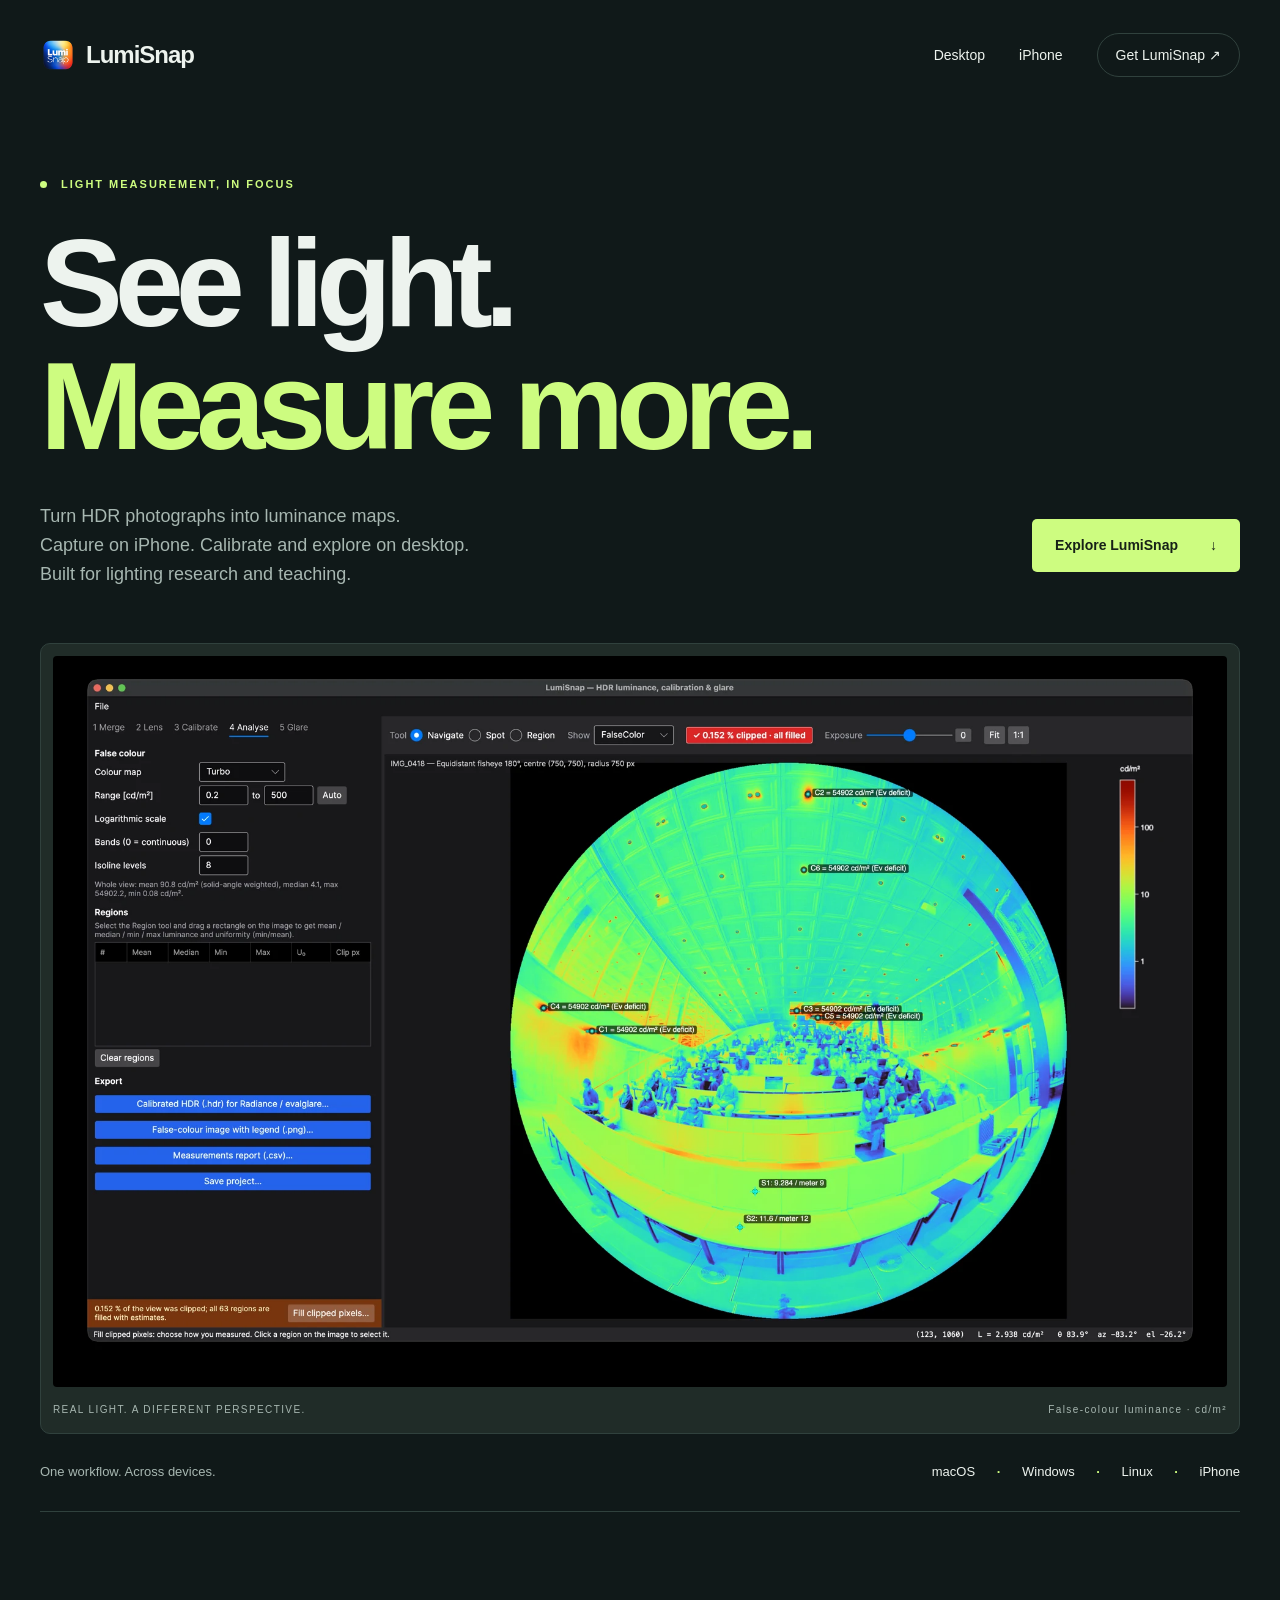
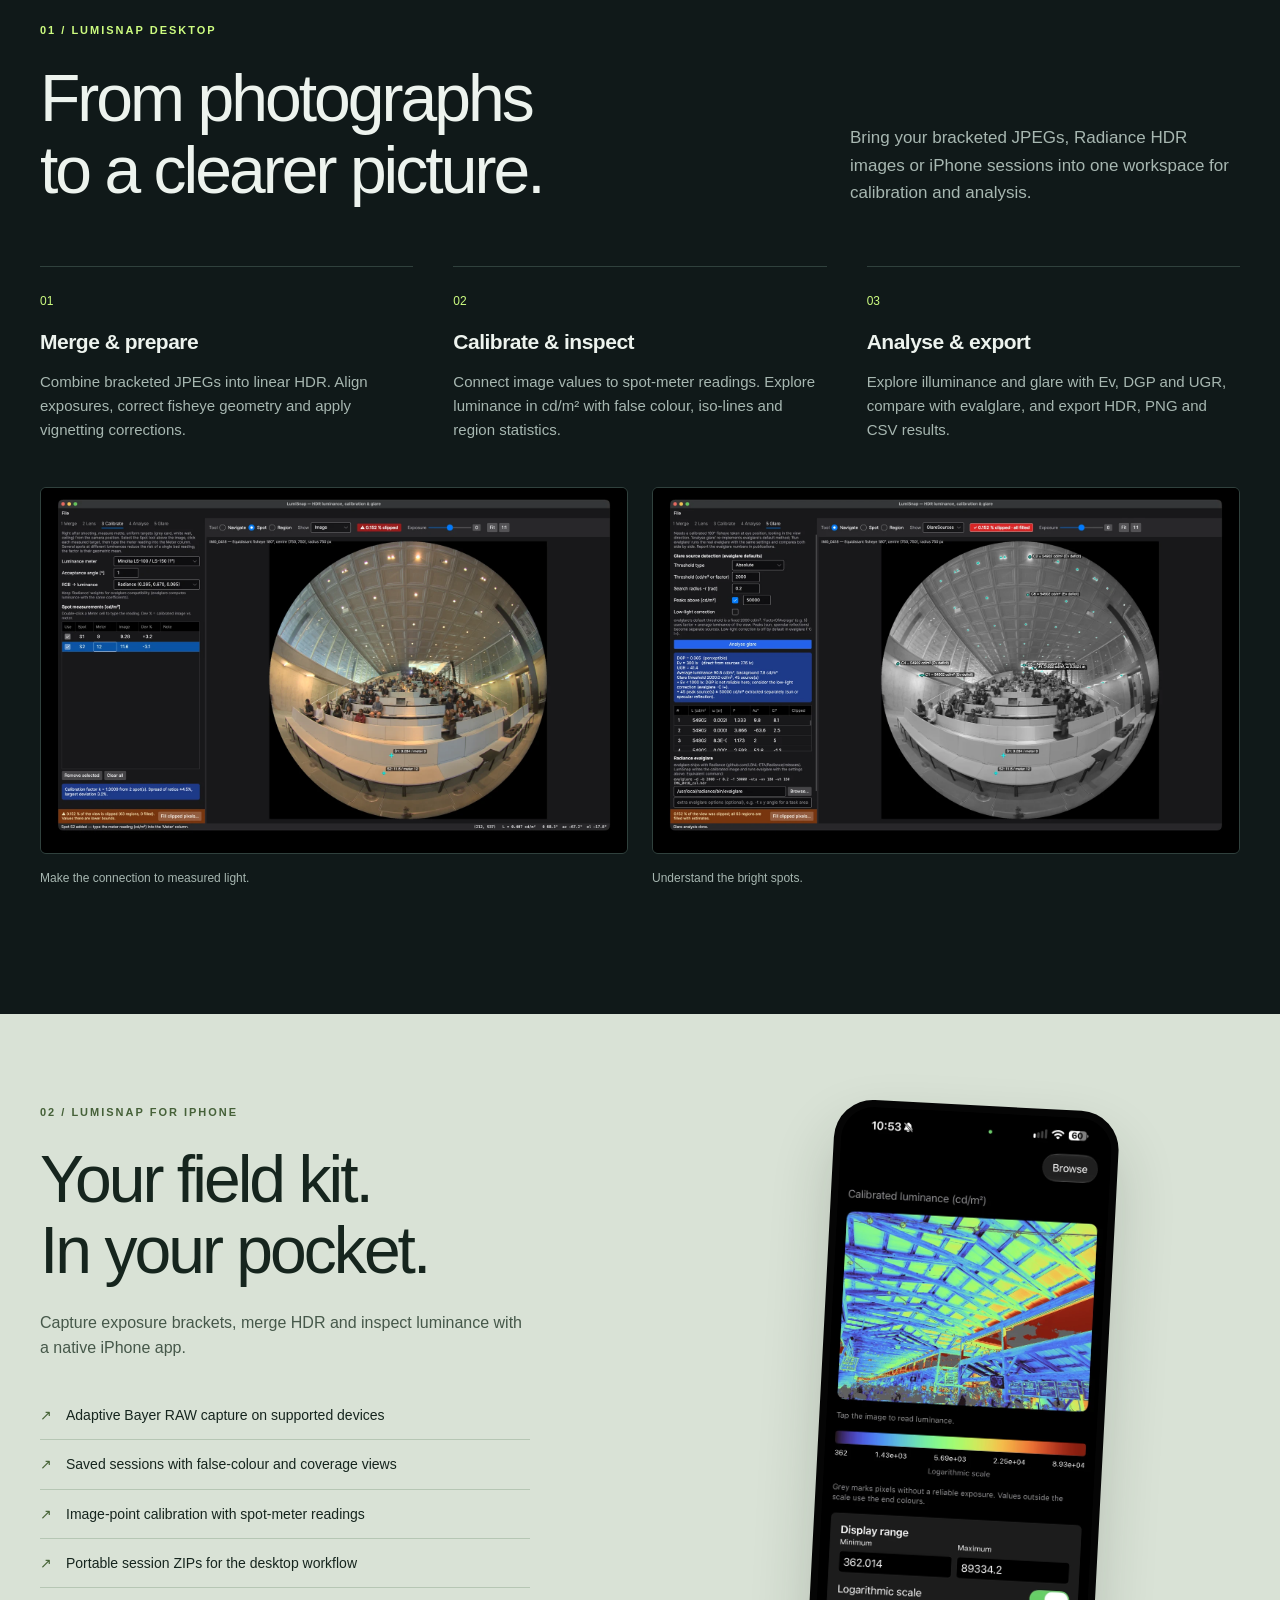
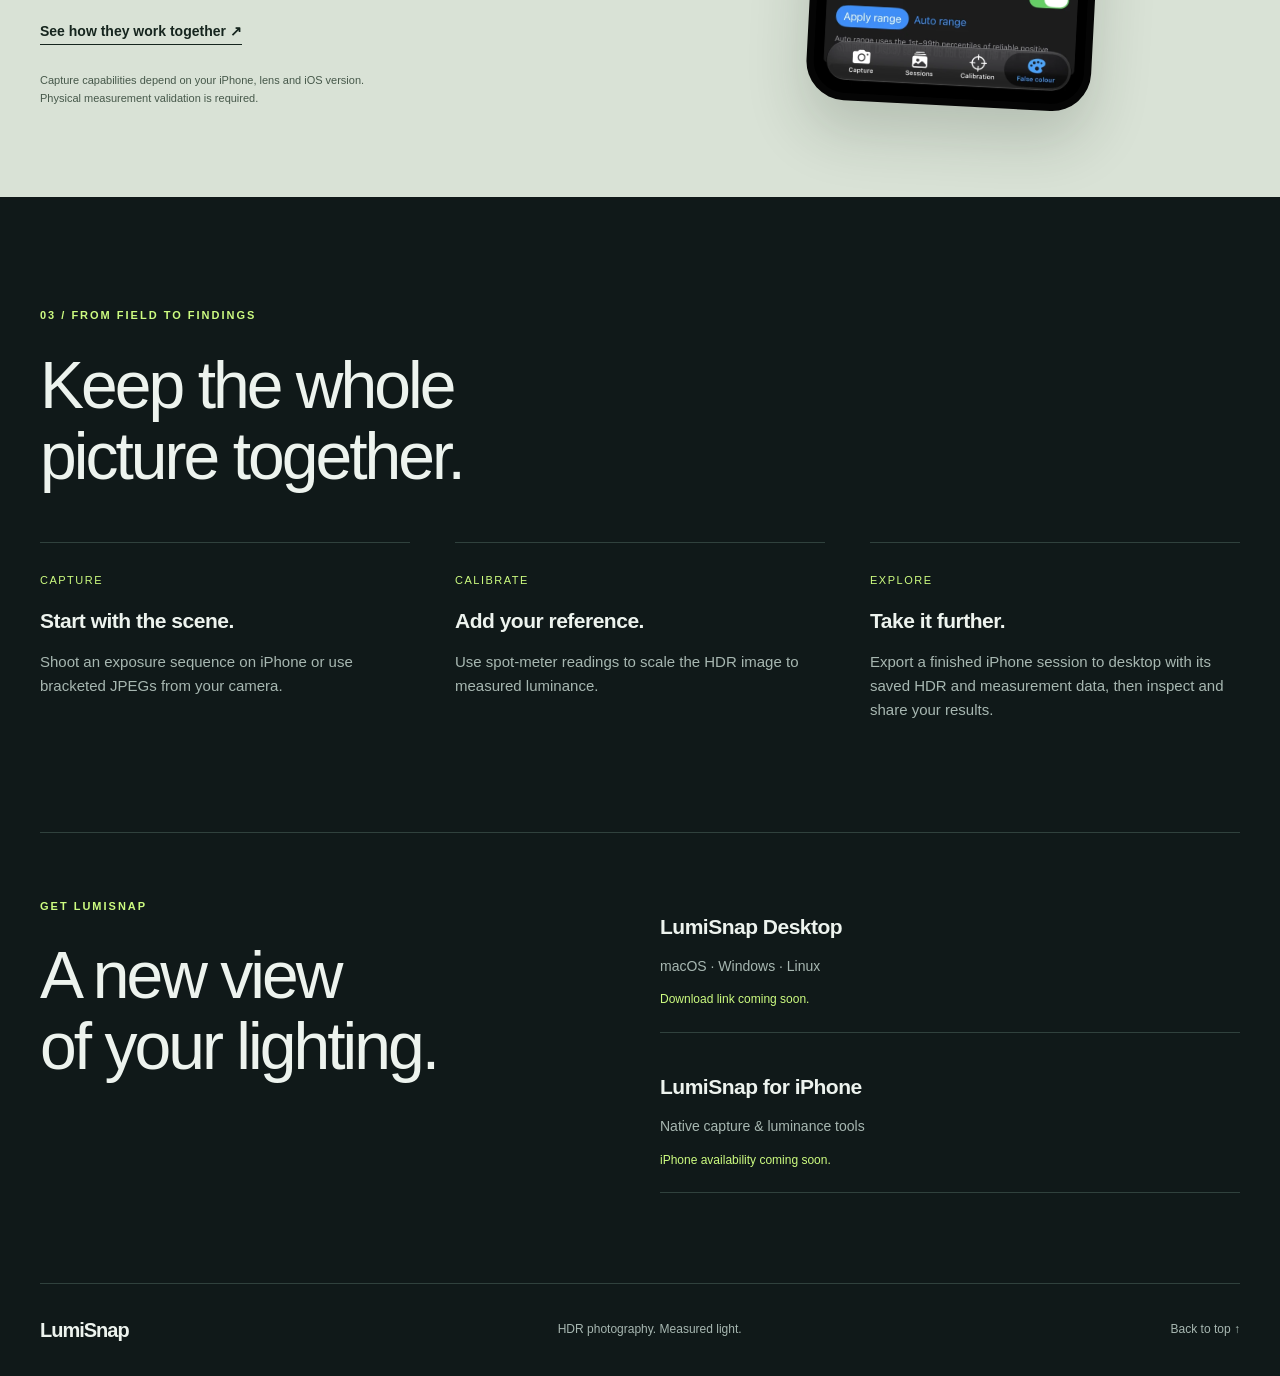
==== index.html @ ab524e06 "Publish LumiSnap website" ====
<!doctype html>
<html lang="en">
<head>
  <meta charset="utf-8">
  <meta name="viewport" content="width=device-width, initial-scale=1">
  <meta name="theme-color" content="#101919">
  <meta name="description" content="LumiSnap brings HDR photography, luminance mapping and glare analysis to your desktop, with a native iPhone app for capture and calibration.">
  <title>LumiSnap — See light. Measure more.</title>
  <link rel="icon" href="assets/icon.png">
  <link rel="stylesheet" href="styles.css">
</head>
<body>
<header class="wrap"><a class="brand" href="#"><img src="assets/icon.png" alt="" width="36" height="36">LumiSnap</a><nav aria-label="Main navigation"><a href="#desktop">Desktop</a><a href="#iphone">iPhone</a><a class="nav-cta" href="#get">Get LumiSnap <span aria-hidden="true">↗</span></a></nav></header>
<main>
<section class="hero wrap">
  <p class="eyebrow"><span class="status-dot"></span> LIGHT MEASUREMENT, IN FOCUS</p>
  <h1>See light.<br><span>Measure more.</span></h1>
  <div class="hero-bottom"><p>Turn HDR photographs into luminance maps.<br>Capture on iPhone. Calibrate and explore on desktop.<br>Built for lighting research and teaching.</p><a class="button" href="#desktop">Explore LumiSnap <span aria-hidden="true">↓</span></a></div>
  <figure class="hero-image"><img src="assets/desktop-false-color.webp" alt="LumiSnap desktop showing a false-colour fisheye luminance map of an interior" width="1920" height="1196" fetchpriority="high"><figcaption><span>REAL LIGHT. A DIFFERENT PERSPECTIVE.</span><span>False-colour luminance · cd/m²</span></figcaption></figure>
</section>
<div class="platform-strip wrap"><span>One workflow. Across devices.</span><p>macOS <b>·</b> Windows <b>·</b> Linux <b>·</b> iPhone</p></div>
<section class="section wrap" id="desktop">
  <div class="section-heading"><p class="eyebrow">01 / LUMISNAP DESKTOP</p><h2>From photographs<br>to a clearer picture.</h2><p>Bring your bracketed JPEGs, Radiance HDR images or iPhone sessions into one workspace for calibration and analysis.</p></div>
  <div class="features"><article><span>01</span><h3>Merge & prepare</h3><p>Combine bracketed JPEGs into linear HDR. Align exposures, correct fisheye geometry and apply vignetting corrections.</p></article><article><span>02</span><h3>Calibrate & inspect</h3><p>Connect image values to spot-meter readings. Explore luminance in cd/m² with false colour, iso-lines and region statistics.</p></article><article><span>03</span><h3>Analyse & export</h3><p>Explore illuminance and glare with Ev, DGP and UGR, compare with evalglare, and export HDR, PNG and CSV results.</p></article></div>
  <div class="screenshot-grid"><figure><img src="assets/desktop-calibration.webp" alt="Desktop calibration workspace with spot-meter readings placed on a fisheye photograph" loading="lazy" width="1600" height="997"><figcaption>Make the connection to measured light.</figcaption></figure><figure><img src="assets/desktop-glare.webp" alt="Desktop glare analysis with detected light sources and analysis results" loading="lazy" width="1600" height="997"><figcaption>Understand the bright spots.</figcaption></figure></div>
</section>
<section class="mobile-section" id="iphone"><div class="wrap mobile-layout"><div class="mobile-copy"><p class="eyebrow">02 / LUMISNAP FOR IPHONE</p><h2>Your field kit.<br>In your pocket.</h2><p>Capture exposure brackets, merge HDR and inspect luminance with a native iPhone app.</p><ul><li>Adaptive Bayer RAW capture on supported devices</li><li>Saved sessions with false-colour and coverage views</li><li>Image-point calibration with spot-meter readings</li><li>Portable session ZIPs for the desktop workflow</li></ul><a class="text-link" href="#workflow">See how they work together <span aria-hidden="true">↗</span></a><p class="fine">Capture capabilities depend on your iPhone, lens and iOS version. Physical measurement validation is required.</p></div><figure class="phone"><img src="assets/iphone.webp" alt="LumiSnap on iPhone displaying a false-colour luminance image, legend and display-range controls" loading="lazy" width="650" height="1409"></figure></div></section>
<section class="section wrap workflow" id="workflow"><p class="eyebrow">03 / FROM FIELD TO FINDINGS</p><h2>Keep the whole<br>picture together.</h2><div class="steps"><article><span>CAPTURE</span><h3>Start with the scene.</h3><p>Shoot an exposure sequence on iPhone or use bracketed JPEGs from your camera.</p></article><article><span>CALIBRATE</span><h3>Add your reference.</h3><p>Use spot-meter readings to scale the HDR image to measured luminance.</p></article><article><span>EXPLORE</span><h3>Take it further.</h3><p>Export a finished iPhone session to desktop with its saved HDR and measurement data, then inspect and share your results.</p></article></div></section>
<section class="get-section wrap" id="get"><div><p class="eyebrow">GET LUMISNAP</p><h2>A new view<br>of your lighting.</h2></div><div class="availability"><article><h3>LumiSnap Desktop</h3><p>macOS · Windows · Linux</p><a id="desktop-download" class="button" hidden>Download desktop <span aria-hidden="true">↗</span></a><p id="desktop-pending" class="release-note">Download link coming soon.</p></article><article><h3>LumiSnap for iPhone</h3><p>Native capture & luminance tools</p><a id="ios-download" class="button secondary" hidden>Get the iPhone app <span aria-hidden="true">↗</span></a><p id="ios-pending" class="release-note">iPhone availability coming soon.</p></article></div></section>
</main>
<footer class="wrap"><a class="brand" href="#">LumiSnap</a><p>HDR photography. Measured light.</p><a href="#">Back to top ↑</a></footer>
<script src="config.js"></script>
<script src="site.js"></script>
</body>
</html>
---- styles.css ----
:root{color-scheme:dark;--bg:#101919;--text:#edf3ee;--muted:#a7b7b1;--line:#30413d;--accent:#cdfc80}*{box-sizing:border-box}html{scroll-behavior:smooth;scroll-padding-top:28px}body{margin:0;background:var(--bg);color:var(--text);font-family:Arial,Helvetica,sans-serif;line-height:1.6}a{color:inherit;text-decoration:none}a:focus-visible{outline:3px solid var(--accent);outline-offset:6px}img{display:block;max-width:100%;height:auto}figure,p,h1,h2,h3{margin:0}.wrap{width:min(1200px,calc(100% - 80px));margin-inline:auto}header{height:110px;display:flex;align-items:center;justify-content:space-between}.brand{display:flex;align-items:center;gap:10px;font-size:24px;font-weight:700;letter-spacing:-1px}.brand img{border-radius:9px}nav{display:flex;align-items:center;gap:34px;font-size:14px}.nav-cta{border:1px solid var(--line);padding:10px 18px;border-radius:30px}.hero{padding-top:66px}.eyebrow{font-size:11px;font-weight:700;letter-spacing:2px;color:var(--accent)}.status-dot{display:inline-block;width:7px;height:7px;border-radius:50%;background:var(--accent);margin-right:9px}h1{font-size:clamp(72px,9.7vw,132px);line-height:.99;letter-spacing:-.065em;margin:28px 0}h1 span{color:var(--accent)}.hero-bottom{display:flex;align-items:center;justify-content:space-between;margin:35px 0 54px}.hero-bottom p{color:var(--muted);font-size:18px}.button{display:inline-flex;gap:32px;align-items:center;justify-content:space-between;background:var(--accent);color:#172117;padding:15px 23px;border-radius:5px;font-size:14px;font-weight:700}.button:hover{background:#e0ffb0}.hero-image{padding:12px 12px 0;background:#202c28;border:1px solid var(--line);border-radius:10px}.hero-image img{border-radius:4px;width:100%}figcaption{color:var(--muted);font-size:12px;padding:15px 0}.hero-image figcaption{display:flex;justify-content:space-between;font-size:10px;letter-spacing:1.4px}.platform-strip{display:flex;justify-content:space-between;padding-block:28px;border-bottom:1px solid var(--line);color:var(--muted);font-size:13px}.platform-strip p{color:var(--text)}.platform-strip b{margin:0 18px;color:var(--accent)}.section{padding-block:110px}h2{font-size:clamp(40px,5.2vw,66px);line-height:1.08;letter-spacing:-.045em;font-weight:500}.section-heading{display:grid;grid-template-columns:1fr 2fr;gap:24px}.section-heading .eyebrow{grid-column:1/-1}.section-heading h2{grid-column:1}.section-heading{grid-template-columns:1.4fr 1fr}.section-heading>p:last-child{font-size:17px;color:var(--muted);max-width:390px;align-self:end;justify-self:end}.features{display:grid;grid-template-columns:repeat(3,1fr);gap:40px;margin:60px 0 45px}.features article{border-top:1px solid var(--line);padding-top:20px}.features article>span{font-size:12px;color:var(--accent)}h3{font-size:21px;letter-spacing:-.5px;margin:12px 0}.features p,.steps p{color:var(--muted);font-size:15px}.screenshot-grid{display:grid;grid-template-columns:1fr 1fr;gap:24px}.screenshot-grid img{border:1px solid var(--line);border-radius:6px}.mobile-section{background:#d9e2d6;color:#16251e;padding:90px 0}.mobile-layout{display:grid;grid-template-columns:1fr 1fr;gap:90px;align-items:center}.mobile-copy{max-width:490px}.mobile-copy .eyebrow{color:#466139}.mobile-copy h2{margin:23px 0}.mobile-copy>p:not(.eyebrow){color:#46584a}.mobile-copy ul{list-style:none;padding:0;margin:30px 0}.mobile-copy li{border-bottom:1px solid #b6c6b4;padding:13px 0;font-size:14px}.mobile-copy li:before{content:'↗';margin-right:14px;color:#456235}.text-link{font-size:14px;font-weight:700;border-bottom:1px solid;padding-bottom:5px}.mobile-copy .fine{font-size:11px;margin-top:28px;max-width:360px}.phone{max-width:285px;justify-self:center;padding:7px;background:#050505;border-radius:39px;box-shadow:0 30px 60px #182b1d30;transform:rotate(3deg)}.phone img{border-radius:33px}.workflow h2{margin:25px 0 50px}.steps{display:grid;grid-template-columns:repeat(3,1fr);gap:45px}.steps article{border-top:1px solid var(--line);padding-top:23px}.steps span{font-size:11px;letter-spacing:1.5px;color:var(--accent)}.get-section{border-top:1px solid var(--line);padding-block:65px 90px;display:grid;grid-template-columns:1fr 1fr;gap:40px}.get-section h2{margin-top:25px}.availability{display:grid;gap:25px}.availability article{border-bottom:1px solid var(--line);padding-bottom:22px}.availability p{font-size:14px;color:var(--muted)}.availability .release-note{font-size:12px;margin-top:13px;color:var(--accent)}.availability .button{margin-top:16px}.secondary{background:transparent;border:1px solid var(--accent);color:var(--accent)}footer{border-top:1px solid var(--line);display:flex;align-items:center;justify-content:space-between;padding-block:30px;color:var(--muted);font-size:12px}footer .brand{font-size:20px;color:var(--text)}[hidden]{display:none!important}@media(max-width:700px){.wrap{width:calc(100% - 36px)}header{height:85px}nav{gap:16px;font-size:12px}.nav-cta{padding:8px 10px}.brand{font-size:20px}.brand img{width:28px;height:28px}.hero{padding-top:40px}h1{font-size:clamp(60px,13vw,90px)}.hero-bottom{display:block;margin-bottom:30px}.hero-bottom p{font-size:16px;margin-bottom:24px}.hero-image{padding:5px 5px 0}.hero-image figcaption{font-size:8px;letter-spacing:0;gap:12px}.platform-strip{display:block;font-size:12px}.platform-strip p{margin-top:8px}.platform-strip b{margin:0 10px}.section{padding-block:65px}.section-heading,.features,.screenshot-grid,.mobile-layout,.steps,.get-section{grid-template-columns:1fr}.section-heading>p:last-child{justify-self:start}.features{gap:25px;margin-top:36px}.mobile-section{padding-block:60px}.mobile-layout{gap:45px}.phone{max-width:245px}.steps{gap:28px}.get-section{padding-block:50px;gap:30px}footer{flex-wrap:wrap;gap:15px}footer p{display:none}}@media(prefers-reduced-motion:reduce){html{scroll-behavior:auto}}
@media(max-width:450px){header{height:auto;min-height:110px;flex-wrap:wrap;gap:14px;padding-block:18px}header nav{width:100%;justify-content:space-between}.hero{padding-top:26px}}
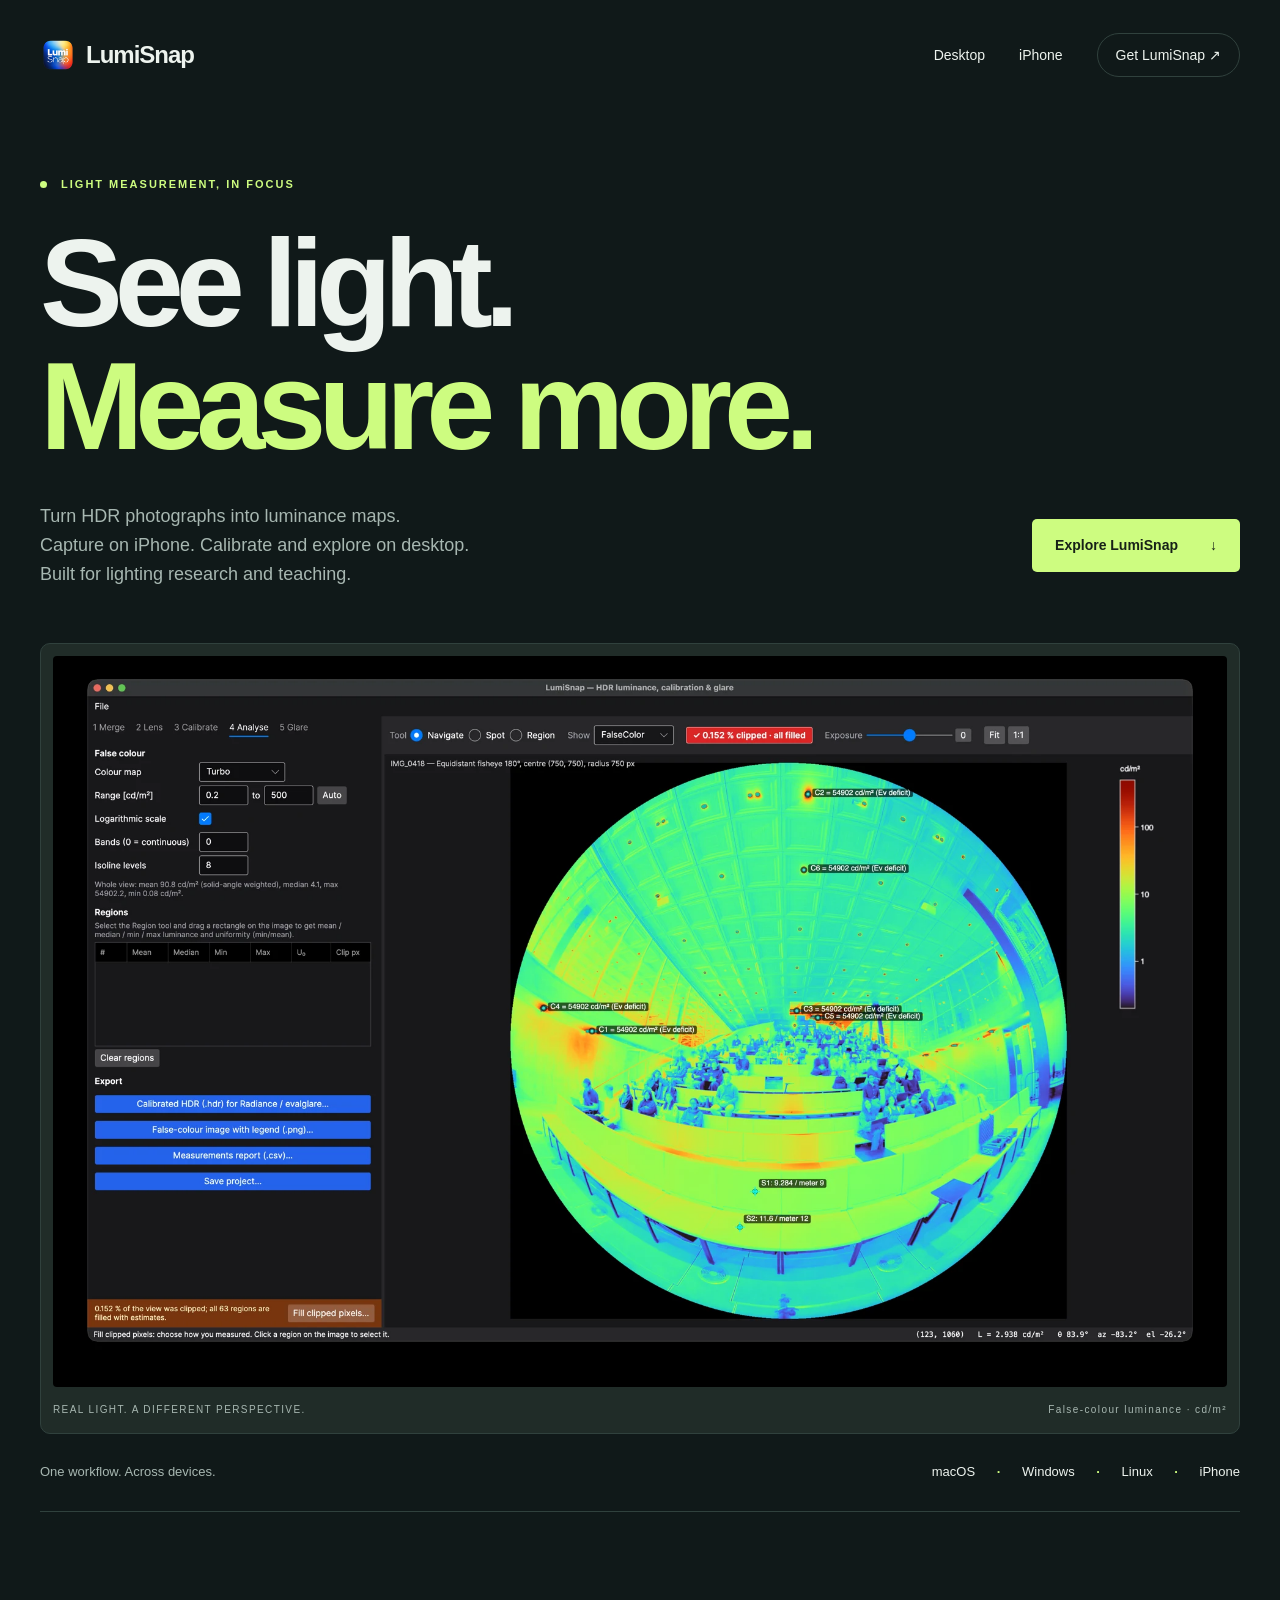
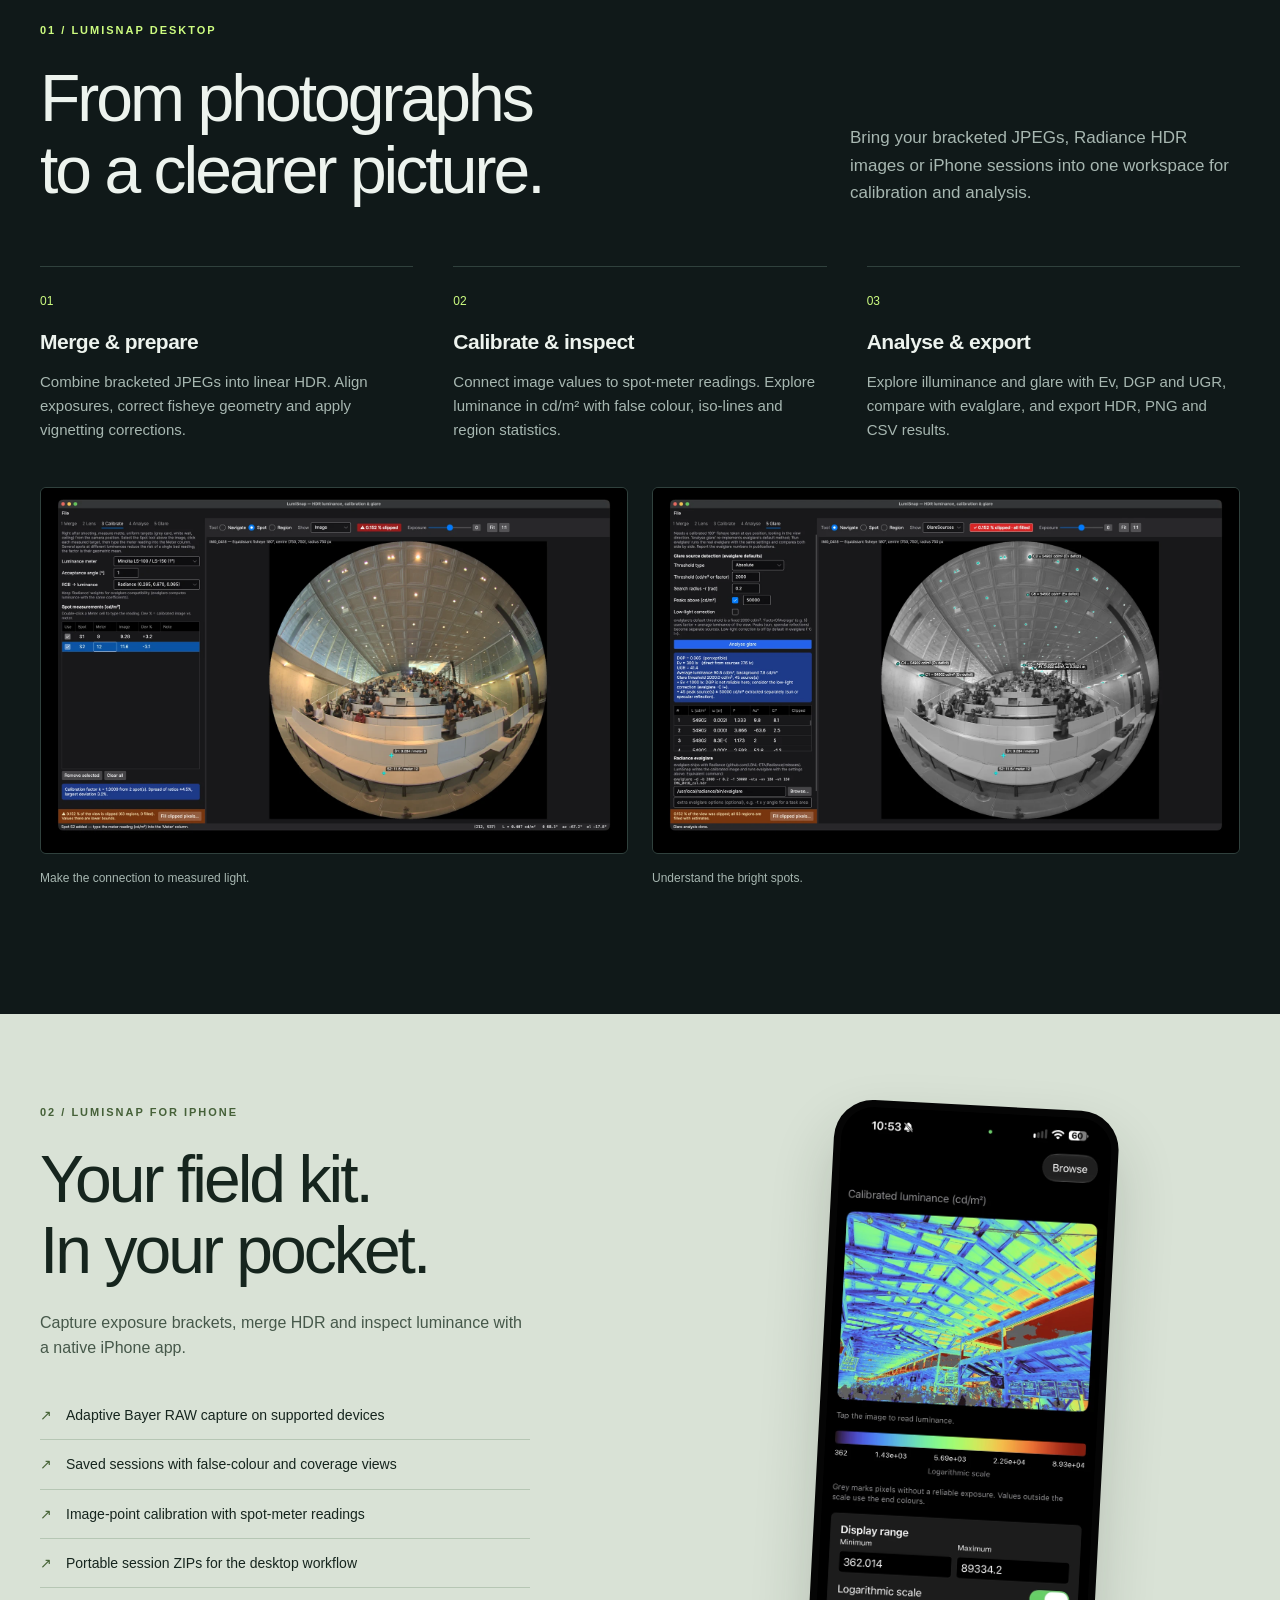
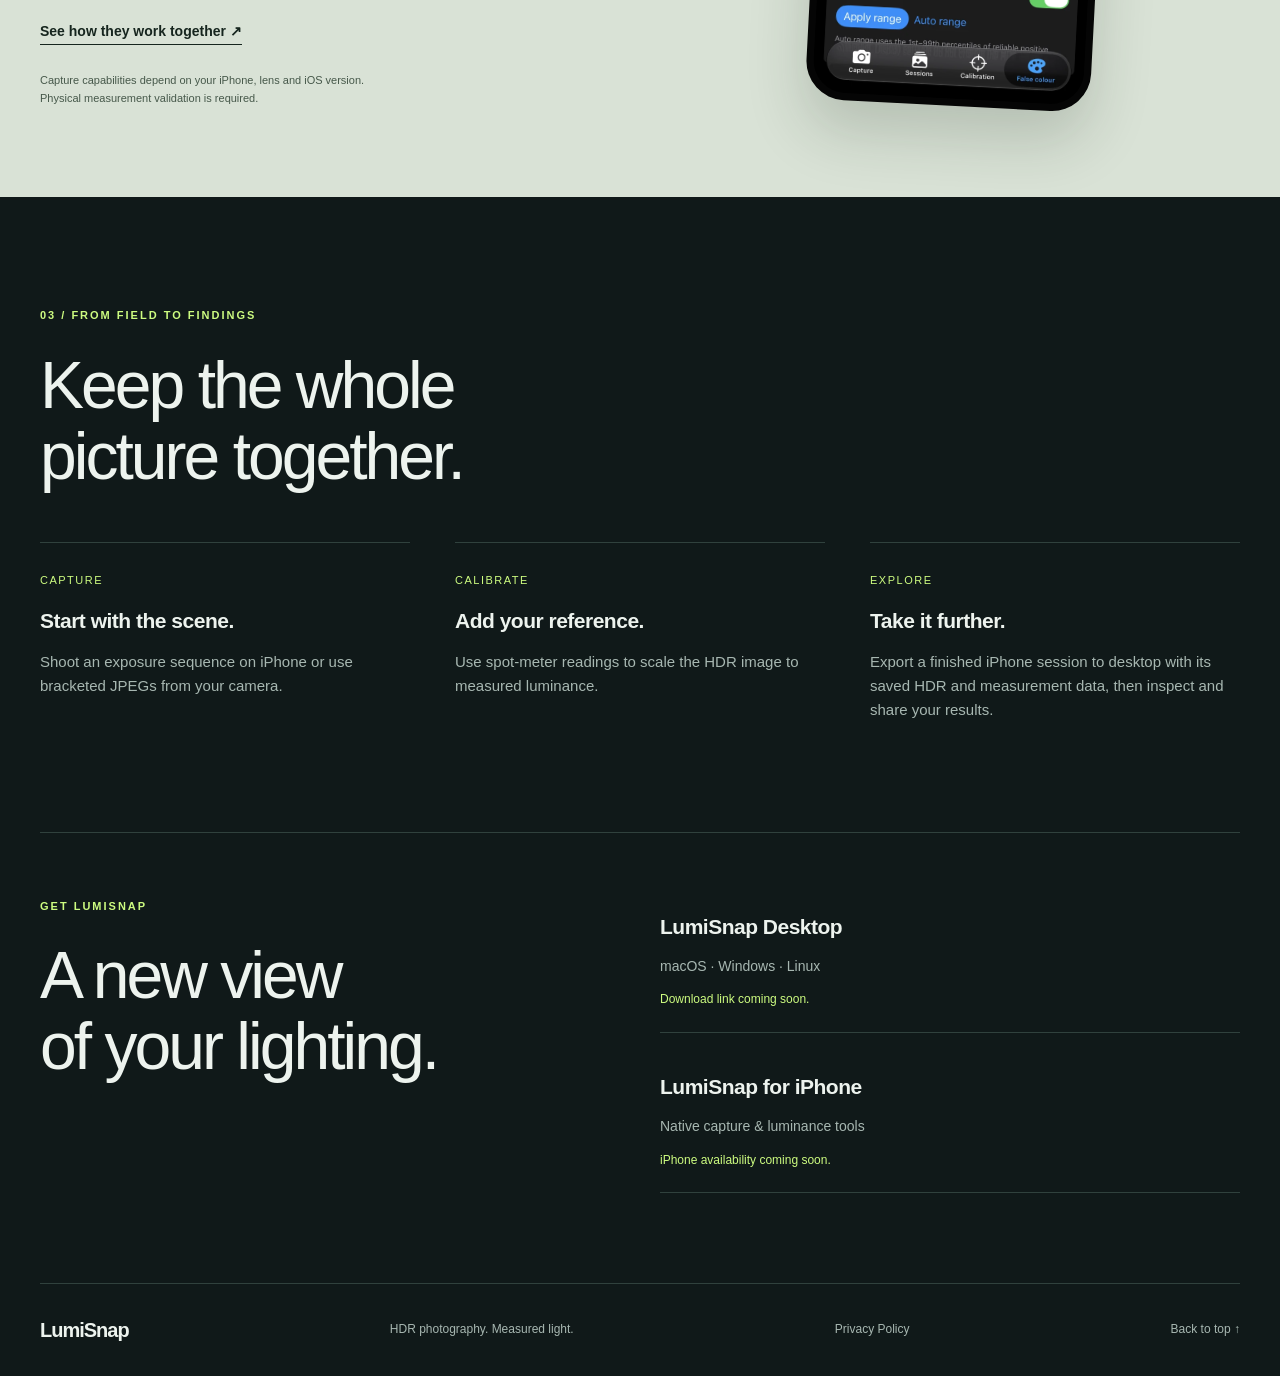
==== commit 5bfff438: "Add LumiSnap privacy policy" ====
--- a/index.html
+++ b/index.html
@@ -28,7 +28,7 @@
 <section class="section wrap workflow" id="workflow"><p class="eyebrow">03 / FROM FIELD TO FINDINGS</p><h2>Keep the whole<br>picture together.</h2><div class="steps"><article><span>CAPTURE</span><h3>Start with the scene.</h3><p>Shoot an exposure sequence on iPhone or use bracketed JPEGs from your camera.</p></article><article><span>CALIBRATE</span><h3>Add your reference.</h3><p>Use spot-meter readings to scale the HDR image to measured luminance.</p></article><article><span>EXPLORE</span><h3>Take it further.</h3><p>Export a finished iPhone session to desktop with its saved HDR and measurement data, then inspect and share your results.</p></article></div></section>
 <section class="get-section wrap" id="get"><div><p class="eyebrow">GET LUMISNAP</p><h2>A new view<br>of your lighting.</h2></div><div class="availability"><article><h3>LumiSnap Desktop</h3><p>macOS · Windows · Linux</p><a id="desktop-download" class="button" hidden>Download desktop <span aria-hidden="true">↗</span></a><p id="desktop-pending" class="release-note">Download link coming soon.</p></article><article><h3>LumiSnap for iPhone</h3><p>Native capture & luminance tools</p><a id="ios-download" class="button secondary" hidden>Get the iPhone app <span aria-hidden="true">↗</span></a><p id="ios-pending" class="release-note">iPhone availability coming soon.</p></article></div></section>
 </main>
-<footer class="wrap"><a class="brand" href="#">LumiSnap</a><p>HDR photography. Measured light.</p><a href="#">Back to top ↑</a></footer>
+<footer class="wrap"><a class="brand" href="#">LumiSnap</a><p>HDR photography. Measured light.</p><a href="privacy.html">Privacy Policy</a><a href="#">Back to top ↑</a></footer>
 <script src="config.js"></script>
 <script src="site.js"></script>
 </body>
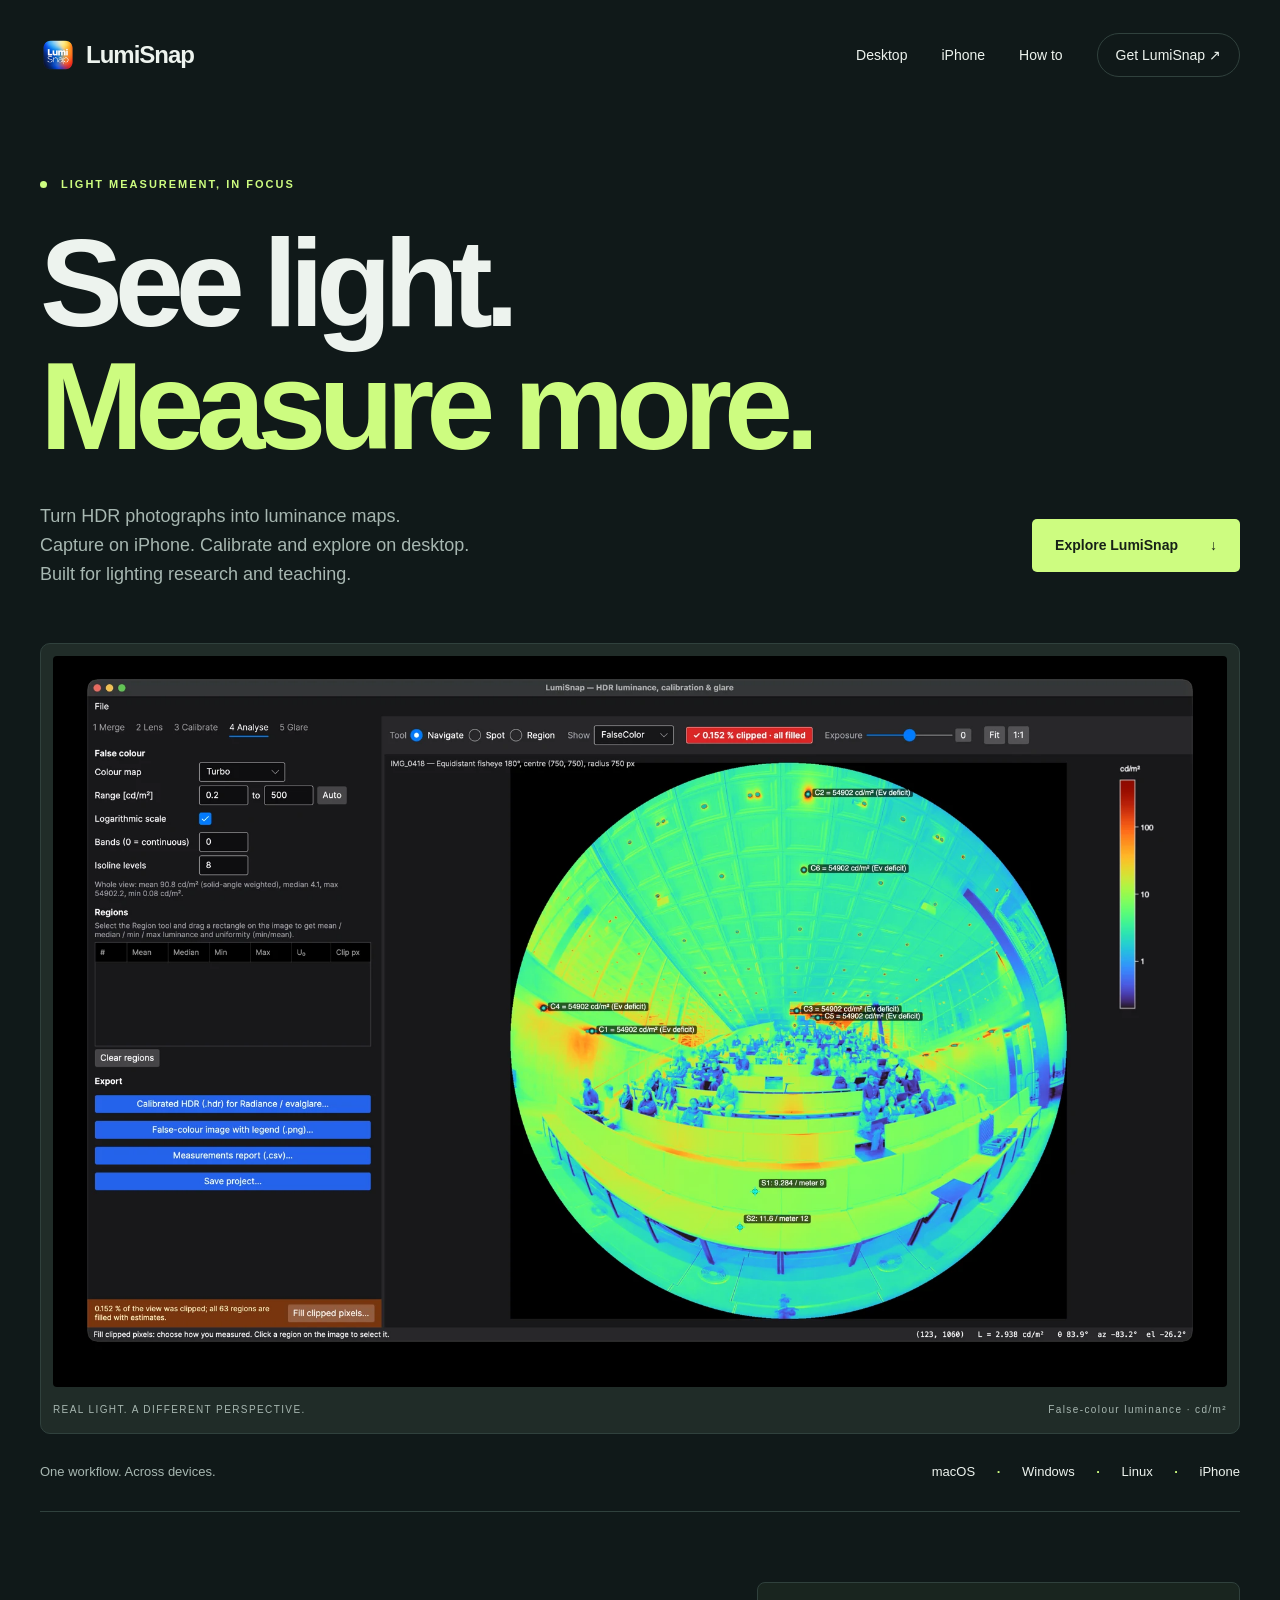
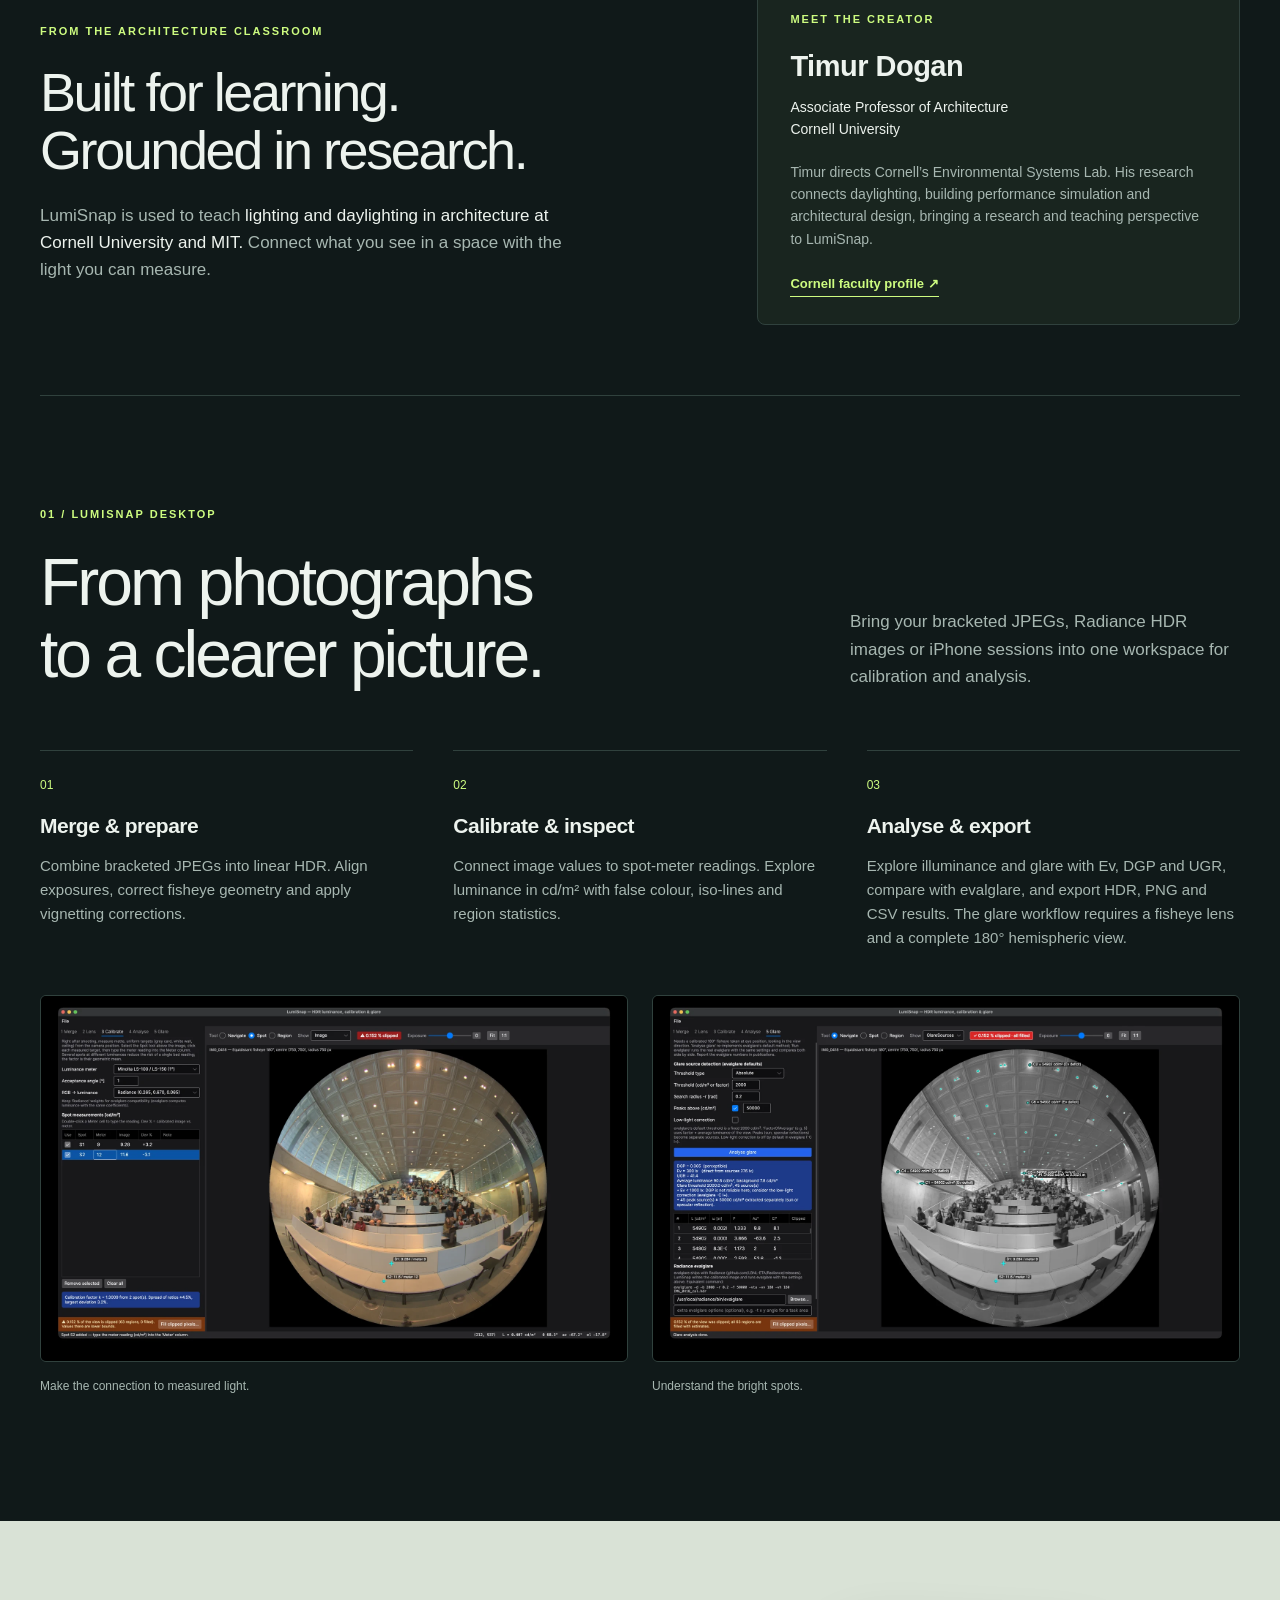
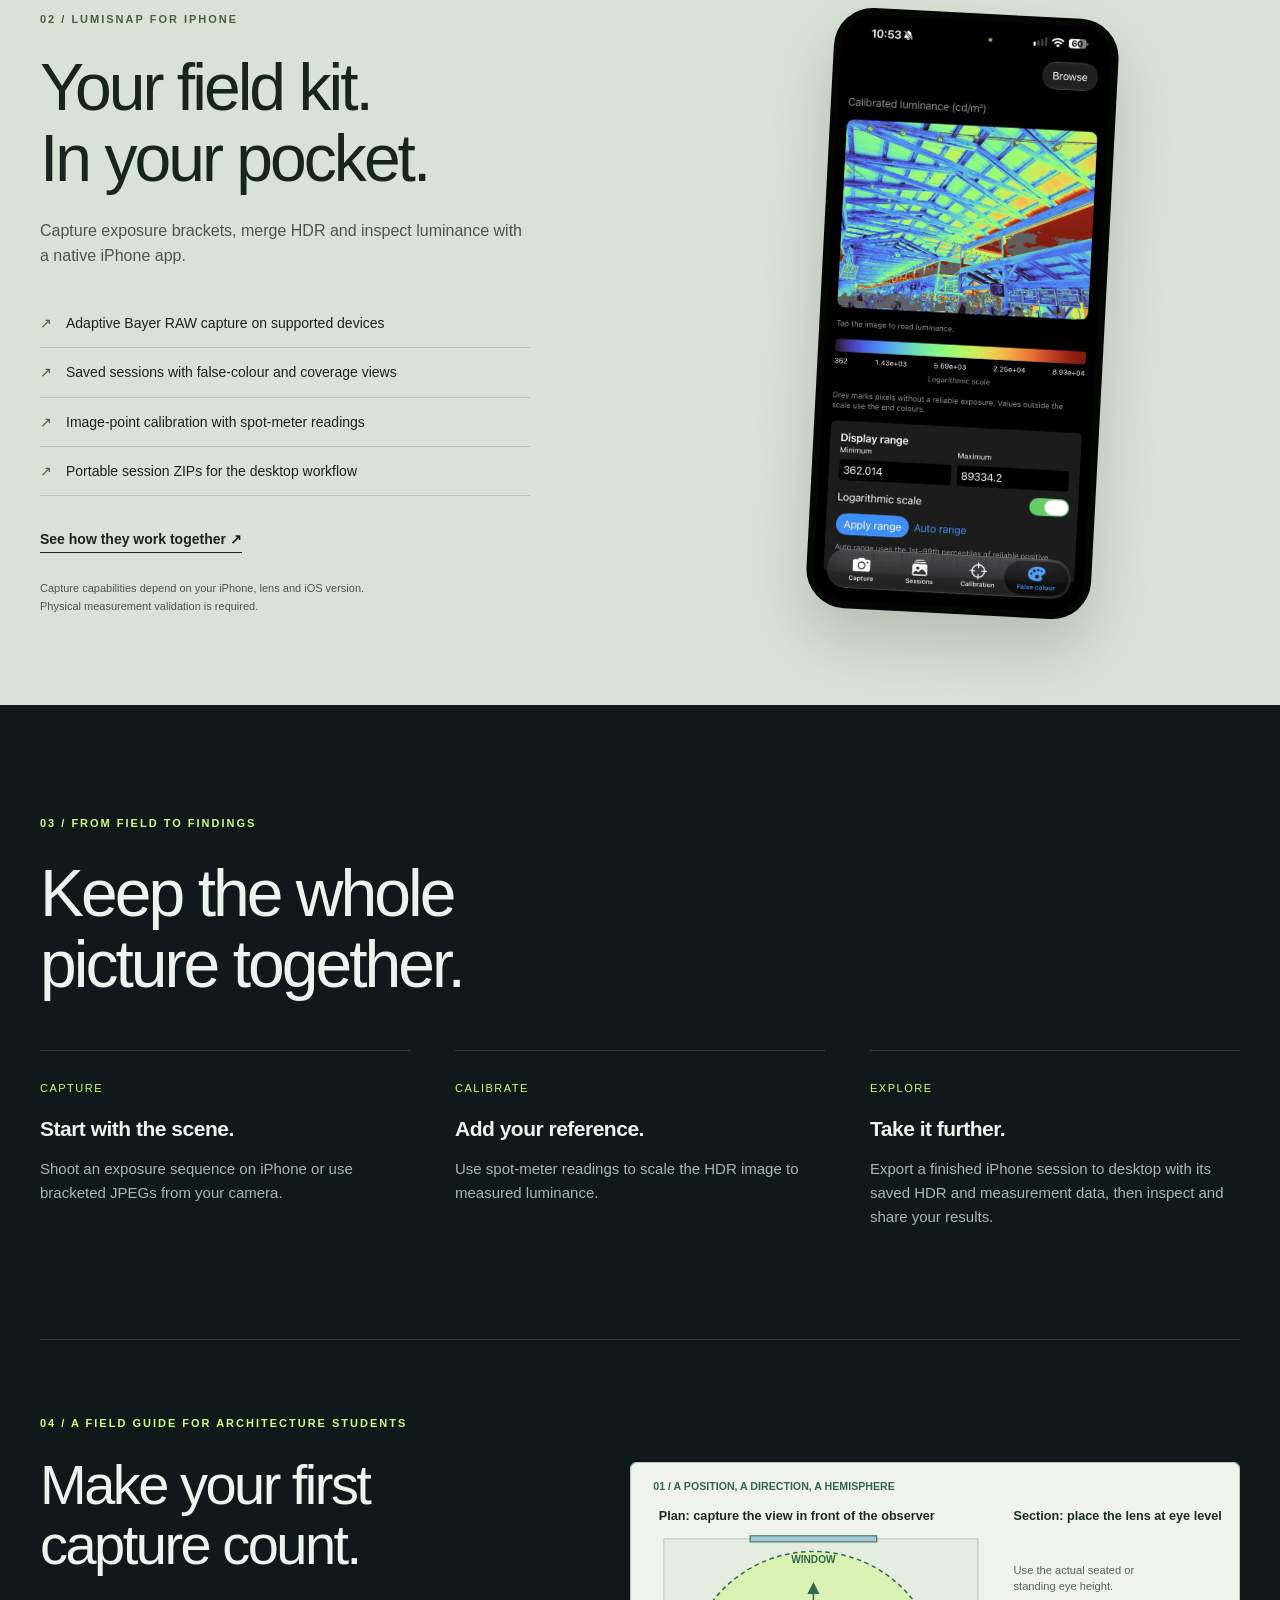
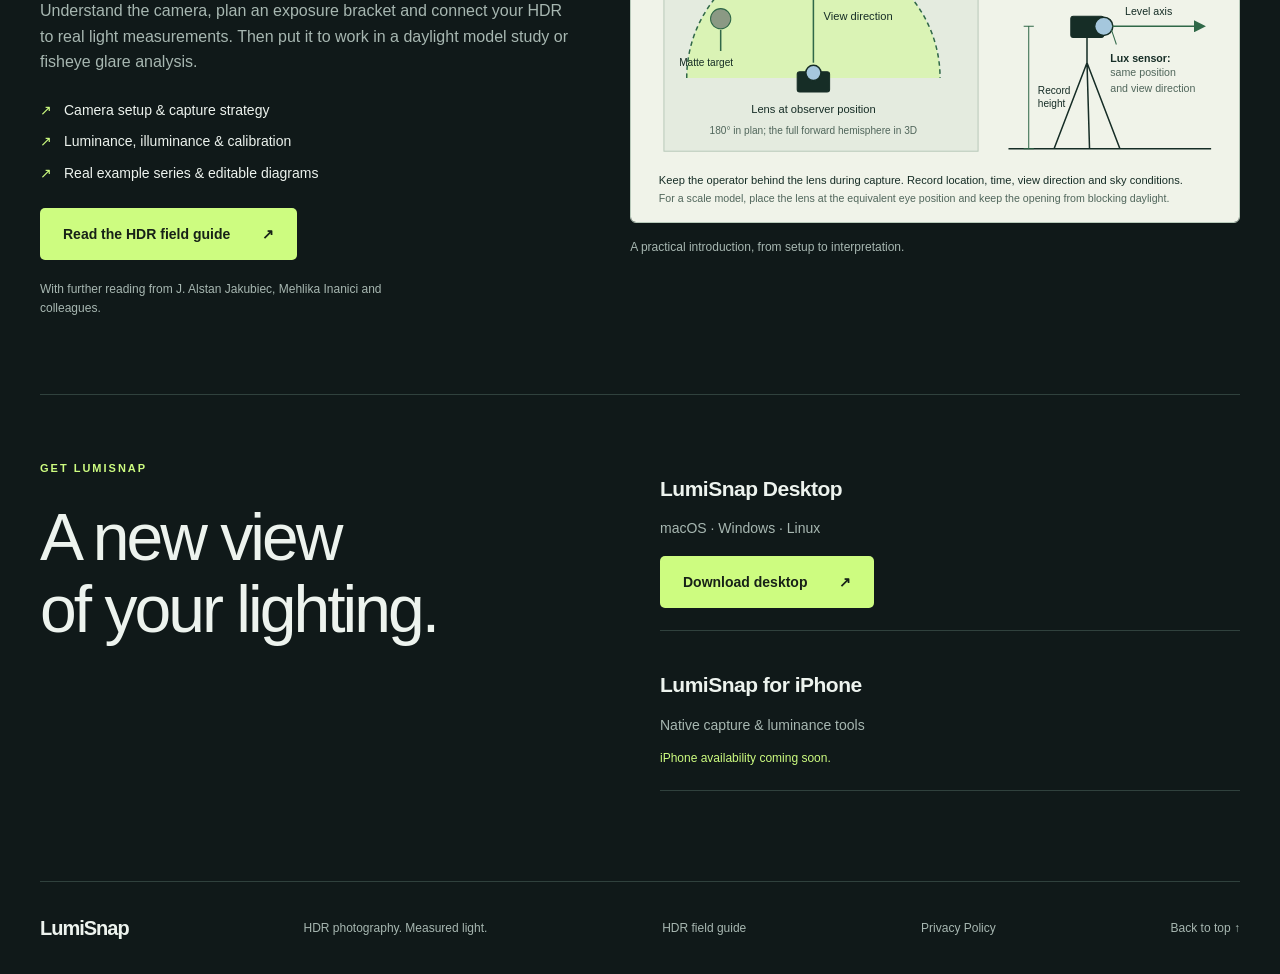
==== commit c5c559fc: "update website with docs" ====
--- a/index.html
+++ b/index.html
@@ -4,13 +4,13 @@
   <meta charset="utf-8">
   <meta name="viewport" content="width=device-width, initial-scale=1">
   <meta name="theme-color" content="#101919">
-  <meta name="description" content="LumiSnap brings HDR photography, luminance mapping and glare analysis to your desktop, with a native iPhone app for capture and calibration.">
+  <meta name="description" content="HDR photography and luminance tools used to teach lighting and daylighting in architecture at Cornell University and MIT. Capture, calibrate and learn with LumiSnap.">
   <title>LumiSnap — See light. Measure more.</title>
   <link rel="icon" href="assets/icon.png">
   <link rel="stylesheet" href="styles.css">
 </head>
 <body>
-<header class="wrap"><a class="brand" href="#"><img src="assets/icon.png" alt="" width="36" height="36">LumiSnap</a><nav aria-label="Main navigation"><a href="#desktop">Desktop</a><a href="#iphone">iPhone</a><a class="nav-cta" href="#get">Get LumiSnap <span aria-hidden="true">↗</span></a></nav></header>
+<header class="wrap"><a class="brand" href="#"><img src="assets/icon.png" alt="" width="36" height="36">LumiSnap</a><nav aria-label="Main navigation"><a href="#desktop">Desktop</a><a href="#iphone">iPhone</a><a href="guide.html">How to</a><a class="nav-cta" href="#get">Get LumiSnap <span aria-hidden="true">↗</span></a></nav></header>
 <main>
 <section class="hero wrap">
   <p class="eyebrow"><span class="status-dot"></span> LIGHT MEASUREMENT, IN FOCUS</p>
@@ -19,16 +19,18 @@
   <figure class="hero-image"><img src="assets/desktop-false-color.webp" alt="LumiSnap desktop showing a false-colour fisheye luminance map of an interior" width="1920" height="1196" fetchpriority="high"><figcaption><span>REAL LIGHT. A DIFFERENT PERSPECTIVE.</span><span>False-colour luminance · cd/m²</span></figcaption></figure>
 </section>
 <div class="platform-strip wrap"><span>One workflow. Across devices.</span><p>macOS <b>·</b> Windows <b>·</b> Linux <b>·</b> iPhone</p></div>
+<section class="teaching-section wrap" aria-labelledby="teaching-heading"><div><p class="eyebrow">FROM THE ARCHITECTURE CLASSROOM</p><h2 id="teaching-heading">Built for learning.<br>Grounded in research.</h2><p>LumiSnap is used to teach <strong>lighting and daylighting in architecture at Cornell University and MIT.</strong> Connect what you see in a space with the light you can measure.</p></div><article class="author-card"><p class="eyebrow">MEET THE CREATOR</p><h3>Timur Dogan</h3><p class="author-role">Associate Professor of Architecture<br>Cornell University</p><p>Timur directs Cornell’s Environmental Systems Lab. His research connects daylighting, building performance simulation and architectural design, bringing a research and teaching perspective to LumiSnap.</p><a class="text-link" href="https://aap.cornell.edu/people/timur-dogan/">Cornell faculty profile <span aria-hidden="true">↗</span></a></article></section>
 <section class="section wrap" id="desktop">
   <div class="section-heading"><p class="eyebrow">01 / LUMISNAP DESKTOP</p><h2>From photographs<br>to a clearer picture.</h2><p>Bring your bracketed JPEGs, Radiance HDR images or iPhone sessions into one workspace for calibration and analysis.</p></div>
-  <div class="features"><article><span>01</span><h3>Merge & prepare</h3><p>Combine bracketed JPEGs into linear HDR. Align exposures, correct fisheye geometry and apply vignetting corrections.</p></article><article><span>02</span><h3>Calibrate & inspect</h3><p>Connect image values to spot-meter readings. Explore luminance in cd/m² with false colour, iso-lines and region statistics.</p></article><article><span>03</span><h3>Analyse & export</h3><p>Explore illuminance and glare with Ev, DGP and UGR, compare with evalglare, and export HDR, PNG and CSV results.</p></article></div>
+  <div class="features"><article><span>01</span><h3>Merge & prepare</h3><p>Combine bracketed JPEGs into linear HDR. Align exposures, correct fisheye geometry and apply vignetting corrections.</p></article><article><span>02</span><h3>Calibrate & inspect</h3><p>Connect image values to spot-meter readings. Explore luminance in cd/m² with false colour, iso-lines and region statistics.</p></article><article><span>03</span><h3>Analyse & export</h3><p>Explore illuminance and glare with Ev, DGP and UGR, compare with evalglare, and export HDR, PNG and CSV results. The glare workflow requires a fisheye lens and a complete 180° hemispheric view.</p></article></div>
   <div class="screenshot-grid"><figure><img src="assets/desktop-calibration.webp" alt="Desktop calibration workspace with spot-meter readings placed on a fisheye photograph" loading="lazy" width="1600" height="997"><figcaption>Make the connection to measured light.</figcaption></figure><figure><img src="assets/desktop-glare.webp" alt="Desktop glare analysis with detected light sources and analysis results" loading="lazy" width="1600" height="997"><figcaption>Understand the bright spots.</figcaption></figure></div>
 </section>
 <section class="mobile-section" id="iphone"><div class="wrap mobile-layout"><div class="mobile-copy"><p class="eyebrow">02 / LUMISNAP FOR IPHONE</p><h2>Your field kit.<br>In your pocket.</h2><p>Capture exposure brackets, merge HDR and inspect luminance with a native iPhone app.</p><ul><li>Adaptive Bayer RAW capture on supported devices</li><li>Saved sessions with false-colour and coverage views</li><li>Image-point calibration with spot-meter readings</li><li>Portable session ZIPs for the desktop workflow</li></ul><a class="text-link" href="#workflow">See how they work together <span aria-hidden="true">↗</span></a><p class="fine">Capture capabilities depend on your iPhone, lens and iOS version. Physical measurement validation is required.</p></div><figure class="phone"><img src="assets/iphone.webp" alt="LumiSnap on iPhone displaying a false-colour luminance image, legend and display-range controls" loading="lazy" width="650" height="1409"></figure></div></section>
 <section class="section wrap workflow" id="workflow"><p class="eyebrow">03 / FROM FIELD TO FINDINGS</p><h2>Keep the whole<br>picture together.</h2><div class="steps"><article><span>CAPTURE</span><h3>Start with the scene.</h3><p>Shoot an exposure sequence on iPhone or use bracketed JPEGs from your camera.</p></article><article><span>CALIBRATE</span><h3>Add your reference.</h3><p>Use spot-meter readings to scale the HDR image to measured luminance.</p></article><article><span>EXPLORE</span><h3>Take it further.</h3><p>Export a finished iPhone session to desktop with its saved HDR and measurement data, then inspect and share your results.</p></article></div></section>
+<section class="learn-section wrap" id="learn"><div class="learn-copy"><p class="eyebrow">04 / A FIELD GUIDE FOR ARCHITECTURE STUDENTS</p><h2>Make your first<br>capture count.</h2><p>Understand the camera, plan an exposure bracket and connect your HDR to real light measurements. Then put it to work in a daylight model study or fisheye glare analysis.</p><ul><li>Camera setup & capture strategy</li><li>Luminance, illuminance & calibration</li><li>Real example series & editable diagrams</li></ul><a class="button" href="guide.html">Read the HDR field guide <span aria-hidden="true">↗</span></a><p class="learn-reference">With further reading from J. Alstan Jakubiec, Mehlika Inanici and colleagues.</p></div><figure><img src="assets/tutorial/capture-setup.svg" alt="Editable plan and section diagram showing a fisheye camera at the observer position and eye height" width="1200" height="710" loading="lazy"><figcaption>A practical introduction, from setup to interpretation.</figcaption></figure></section>
 <section class="get-section wrap" id="get"><div><p class="eyebrow">GET LUMISNAP</p><h2>A new view<br>of your lighting.</h2></div><div class="availability"><article><h3>LumiSnap Desktop</h3><p>macOS · Windows · Linux</p><a id="desktop-download" class="button" hidden>Download desktop <span aria-hidden="true">↗</span></a><p id="desktop-pending" class="release-note">Download link coming soon.</p></article><article><h3>LumiSnap for iPhone</h3><p>Native capture & luminance tools</p><a id="ios-download" class="button secondary" hidden>Get the iPhone app <span aria-hidden="true">↗</span></a><p id="ios-pending" class="release-note">iPhone availability coming soon.</p></article></div></section>
 </main>
-<footer class="wrap"><a class="brand" href="#">LumiSnap</a><p>HDR photography. Measured light.</p><a href="privacy.html">Privacy Policy</a><a href="#">Back to top ↑</a></footer>
+<footer class="wrap"><a class="brand" href="#">LumiSnap</a><p>HDR photography. Measured light.</p><a href="guide.html">HDR field guide</a><a href="privacy.html">Privacy Policy</a><a href="#">Back to top ↑</a></footer>
 <script src="config.js"></script>
 <script src="site.js"></script>
 </body>
--- a/styles.css
+++ b/styles.css
@@ -1,2 +1,3 @@
 :root{color-scheme:dark;--bg:#101919;--text:#edf3ee;--muted:#a7b7b1;--line:#30413d;--accent:#cdfc80}*{box-sizing:border-box}html{scroll-behavior:smooth;scroll-padding-top:28px}body{margin:0;background:var(--bg);color:var(--text);font-family:Arial,Helvetica,sans-serif;line-height:1.6}a{color:inherit;text-decoration:none}a:focus-visible{outline:3px solid var(--accent);outline-offset:6px}img{display:block;max-width:100%;height:auto}figure,p,h1,h2,h3{margin:0}.wrap{width:min(1200px,calc(100% - 80px));margin-inline:auto}header{height:110px;display:flex;align-items:center;justify-content:space-between}.brand{display:flex;align-items:center;gap:10px;font-size:24px;font-weight:700;letter-spacing:-1px}.brand img{border-radius:9px}nav{display:flex;align-items:center;gap:34px;font-size:14px}.nav-cta{border:1px solid var(--line);padding:10px 18px;border-radius:30px}.hero{padding-top:66px}.eyebrow{font-size:11px;font-weight:700;letter-spacing:2px;color:var(--accent)}.status-dot{display:inline-block;width:7px;height:7px;border-radius:50%;background:var(--accent);margin-right:9px}h1{font-size:clamp(72px,9.7vw,132px);line-height:.99;letter-spacing:-.065em;margin:28px 0}h1 span{color:var(--accent)}.hero-bottom{display:flex;align-items:center;justify-content:space-between;margin:35px 0 54px}.hero-bottom p{color:var(--muted);font-size:18px}.button{display:inline-flex;gap:32px;align-items:center;justify-content:space-between;background:var(--accent);color:#172117;padding:15px 23px;border-radius:5px;font-size:14px;font-weight:700}.button:hover{background:#e0ffb0}.hero-image{padding:12px 12px 0;background:#202c28;border:1px solid var(--line);border-radius:10px}.hero-image img{border-radius:4px;width:100%}figcaption{color:var(--muted);font-size:12px;padding:15px 0}.hero-image figcaption{display:flex;justify-content:space-between;font-size:10px;letter-spacing:1.4px}.platform-strip{display:flex;justify-content:space-between;padding-block:28px;border-bottom:1px solid var(--line);color:var(--muted);font-size:13px}.platform-strip p{color:var(--text)}.platform-strip b{margin:0 18px;color:var(--accent)}.section{padding-block:110px}h2{font-size:clamp(40px,5.2vw,66px);line-height:1.08;letter-spacing:-.045em;font-weight:500}.section-heading{display:grid;grid-template-columns:1fr 2fr;gap:24px}.section-heading .eyebrow{grid-column:1/-1}.section-heading h2{grid-column:1}.section-heading{grid-template-columns:1.4fr 1fr}.section-heading>p:last-child{font-size:17px;color:var(--muted);max-width:390px;align-self:end;justify-self:end}.features{display:grid;grid-template-columns:repeat(3,1fr);gap:40px;margin:60px 0 45px}.features article{border-top:1px solid var(--line);padding-top:20px}.features article>span{font-size:12px;color:var(--accent)}h3{font-size:21px;letter-spacing:-.5px;margin:12px 0}.features p,.steps p{color:var(--muted);font-size:15px}.screenshot-grid{display:grid;grid-template-columns:1fr 1fr;gap:24px}.screenshot-grid img{border:1px solid var(--line);border-radius:6px}.mobile-section{background:#d9e2d6;color:#16251e;padding:90px 0}.mobile-layout{display:grid;grid-template-columns:1fr 1fr;gap:90px;align-items:center}.mobile-copy{max-width:490px}.mobile-copy .eyebrow{color:#466139}.mobile-copy h2{margin:23px 0}.mobile-copy>p:not(.eyebrow){color:#46584a}.mobile-copy ul{list-style:none;padding:0;margin:30px 0}.mobile-copy li{border-bottom:1px solid #b6c6b4;padding:13px 0;font-size:14px}.mobile-copy li:before{content:'↗';margin-right:14px;color:#456235}.text-link{font-size:14px;font-weight:700;border-bottom:1px solid;padding-bottom:5px}.mobile-copy .fine{font-size:11px;margin-top:28px;max-width:360px}.phone{max-width:285px;justify-self:center;padding:7px;background:#050505;border-radius:39px;box-shadow:0 30px 60px #182b1d30;transform:rotate(3deg)}.phone img{border-radius:33px}.workflow h2{margin:25px 0 50px}.steps{display:grid;grid-template-columns:repeat(3,1fr);gap:45px}.steps article{border-top:1px solid var(--line);padding-top:23px}.steps span{font-size:11px;letter-spacing:1.5px;color:var(--accent)}.get-section{border-top:1px solid var(--line);padding-block:65px 90px;display:grid;grid-template-columns:1fr 1fr;gap:40px}.get-section h2{margin-top:25px}.availability{display:grid;gap:25px}.availability article{border-bottom:1px solid var(--line);padding-bottom:22px}.availability p{font-size:14px;color:var(--muted)}.availability .release-note{font-size:12px;margin-top:13px;color:var(--accent)}.availability .button{margin-top:16px}.secondary{background:transparent;border:1px solid var(--accent);color:var(--accent)}footer{border-top:1px solid var(--line);display:flex;align-items:center;justify-content:space-between;padding-block:30px;color:var(--muted);font-size:12px}footer .brand{font-size:20px;color:var(--text)}[hidden]{display:none!important}@media(max-width:700px){.wrap{width:calc(100% - 36px)}header{height:85px}nav{gap:16px;font-size:12px}.nav-cta{padding:8px 10px}.brand{font-size:20px}.brand img{width:28px;height:28px}.hero{padding-top:40px}h1{font-size:clamp(60px,13vw,90px)}.hero-bottom{display:block;margin-bottom:30px}.hero-bottom p{font-size:16px;margin-bottom:24px}.hero-image{padding:5px 5px 0}.hero-image figcaption{font-size:8px;letter-spacing:0;gap:12px}.platform-strip{display:block;font-size:12px}.platform-strip p{margin-top:8px}.platform-strip b{margin:0 10px}.section{padding-block:65px}.section-heading,.features,.screenshot-grid,.mobile-layout,.steps,.get-section{grid-template-columns:1fr}.section-heading>p:last-child{justify-self:start}.features{gap:25px;margin-top:36px}.mobile-section{padding-block:60px}.mobile-layout{gap:45px}.phone{max-width:245px}.steps{gap:28px}.get-section{padding-block:50px;gap:30px}footer{flex-wrap:wrap;gap:15px}footer p{display:none}}@media(prefers-reduced-motion:reduce){html{scroll-behavior:auto}}
 @media(max-width:450px){header{height:auto;min-height:110px;flex-wrap:wrap;gap:14px;padding-block:18px}header nav{width:100%;justify-content:space-between}.hero{padding-top:26px}}
+.teaching-section{display:grid;grid-template-columns:1.3fr 1fr;gap:90px;padding-block:70px;border-bottom:1px solid var(--line);align-items:center}.teaching-section h2{font-size:clamp(36px,4.5vw,54px);margin-block:22px}.teaching-section>div>p:last-child{color:var(--muted);font-size:17px;max-width:550px}.teaching-section strong{color:var(--text);font-weight:500}.author-card{padding:28px 32px;border:1px solid var(--line);border-radius:8px;background:#19251f}.author-card h3{font-size:29px;margin:15px 0 6px}.author-card p:not(.eyebrow){color:var(--muted);font-size:14px;margin-bottom:20px}.author-card .author-role{color:var(--text)!important}.author-card .text-link{color:var(--accent);font-size:13px}.learn-section{border-top:1px solid var(--line);display:grid;grid-template-columns:1fr 1.15fr;gap:60px;align-items:center;padding-block:75px}.learn-section h2{font-size:clamp(38px,4.5vw,56px);margin:22px 0}.learn-copy>p:not(.eyebrow){color:var(--muted);font-size:16px}.learn-copy ul{list-style:none;margin:24px 0;padding:0;color:var(--text);font-size:14px}.learn-copy li{margin-block:9px}.learn-copy li:before{content:'↗';color:var(--accent);margin-right:12px}.learn-copy .learn-reference{font-size:12px!important;margin-top:20px;max-width:390px}.learn-section figure img{border-radius:6px;border:1px solid #b8c9ba}.learn-section figcaption{font-size:12px}@media(max-width:850px){.teaching-section{gap:35px}.learn-section{gap:35px}}@media(max-width:700px){.teaching-section,.learn-section{grid-template-columns:1fr;gap:30px;padding-block:50px}.teaching-section h2{font-size:40px}.author-card{padding:24px}.learn-section h2{font-size:40px}}
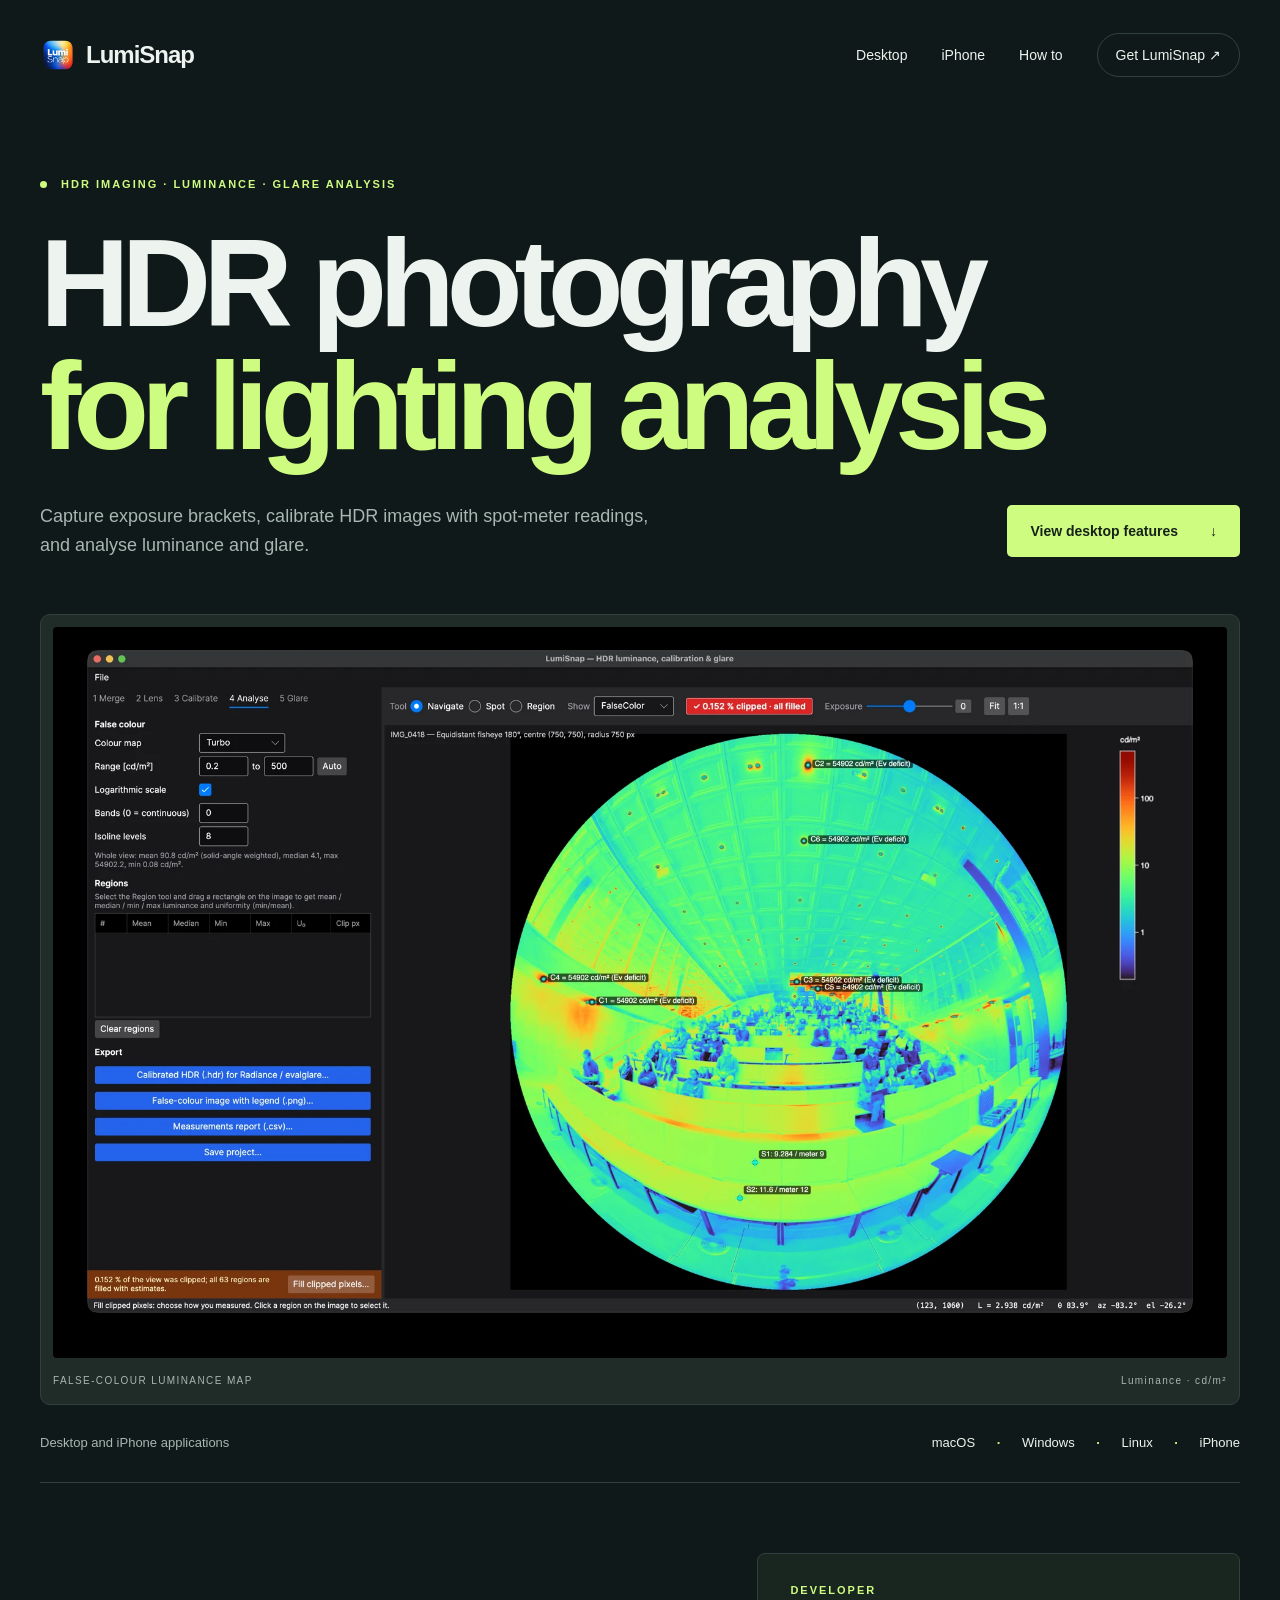
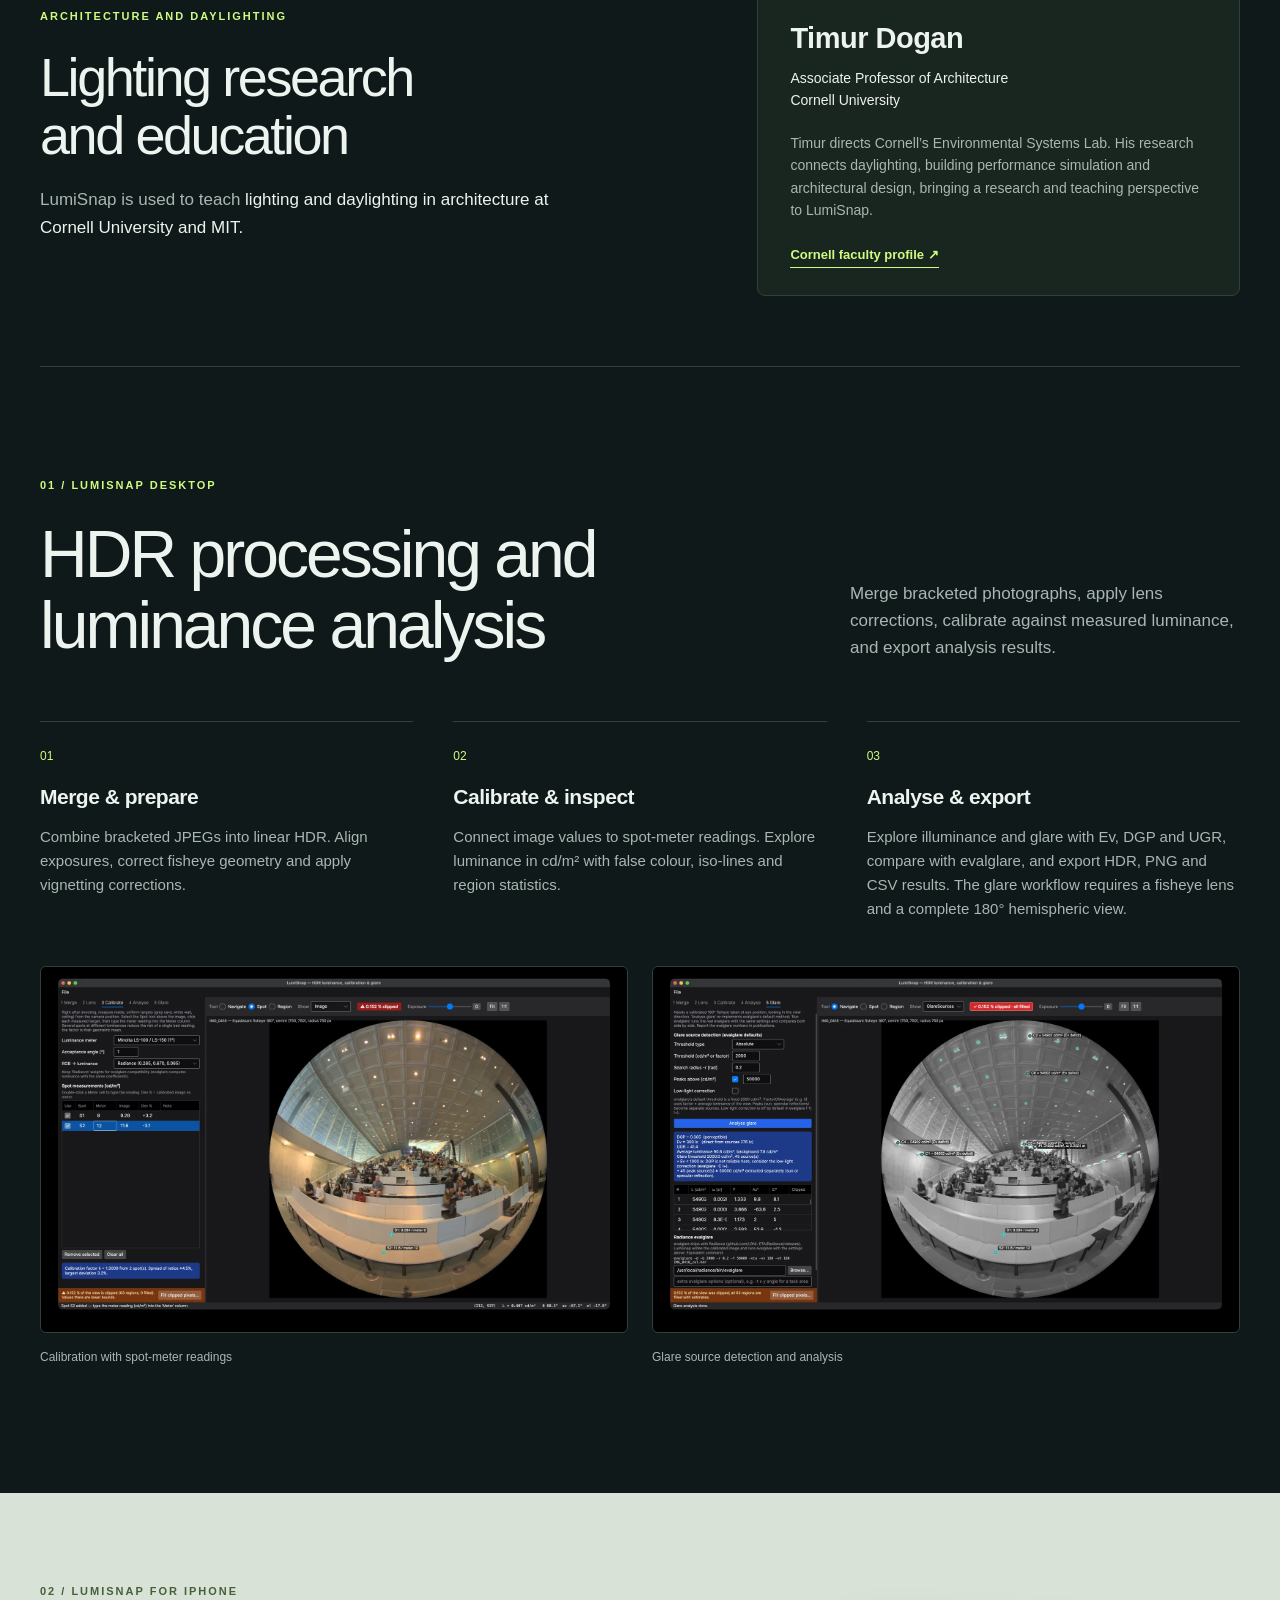
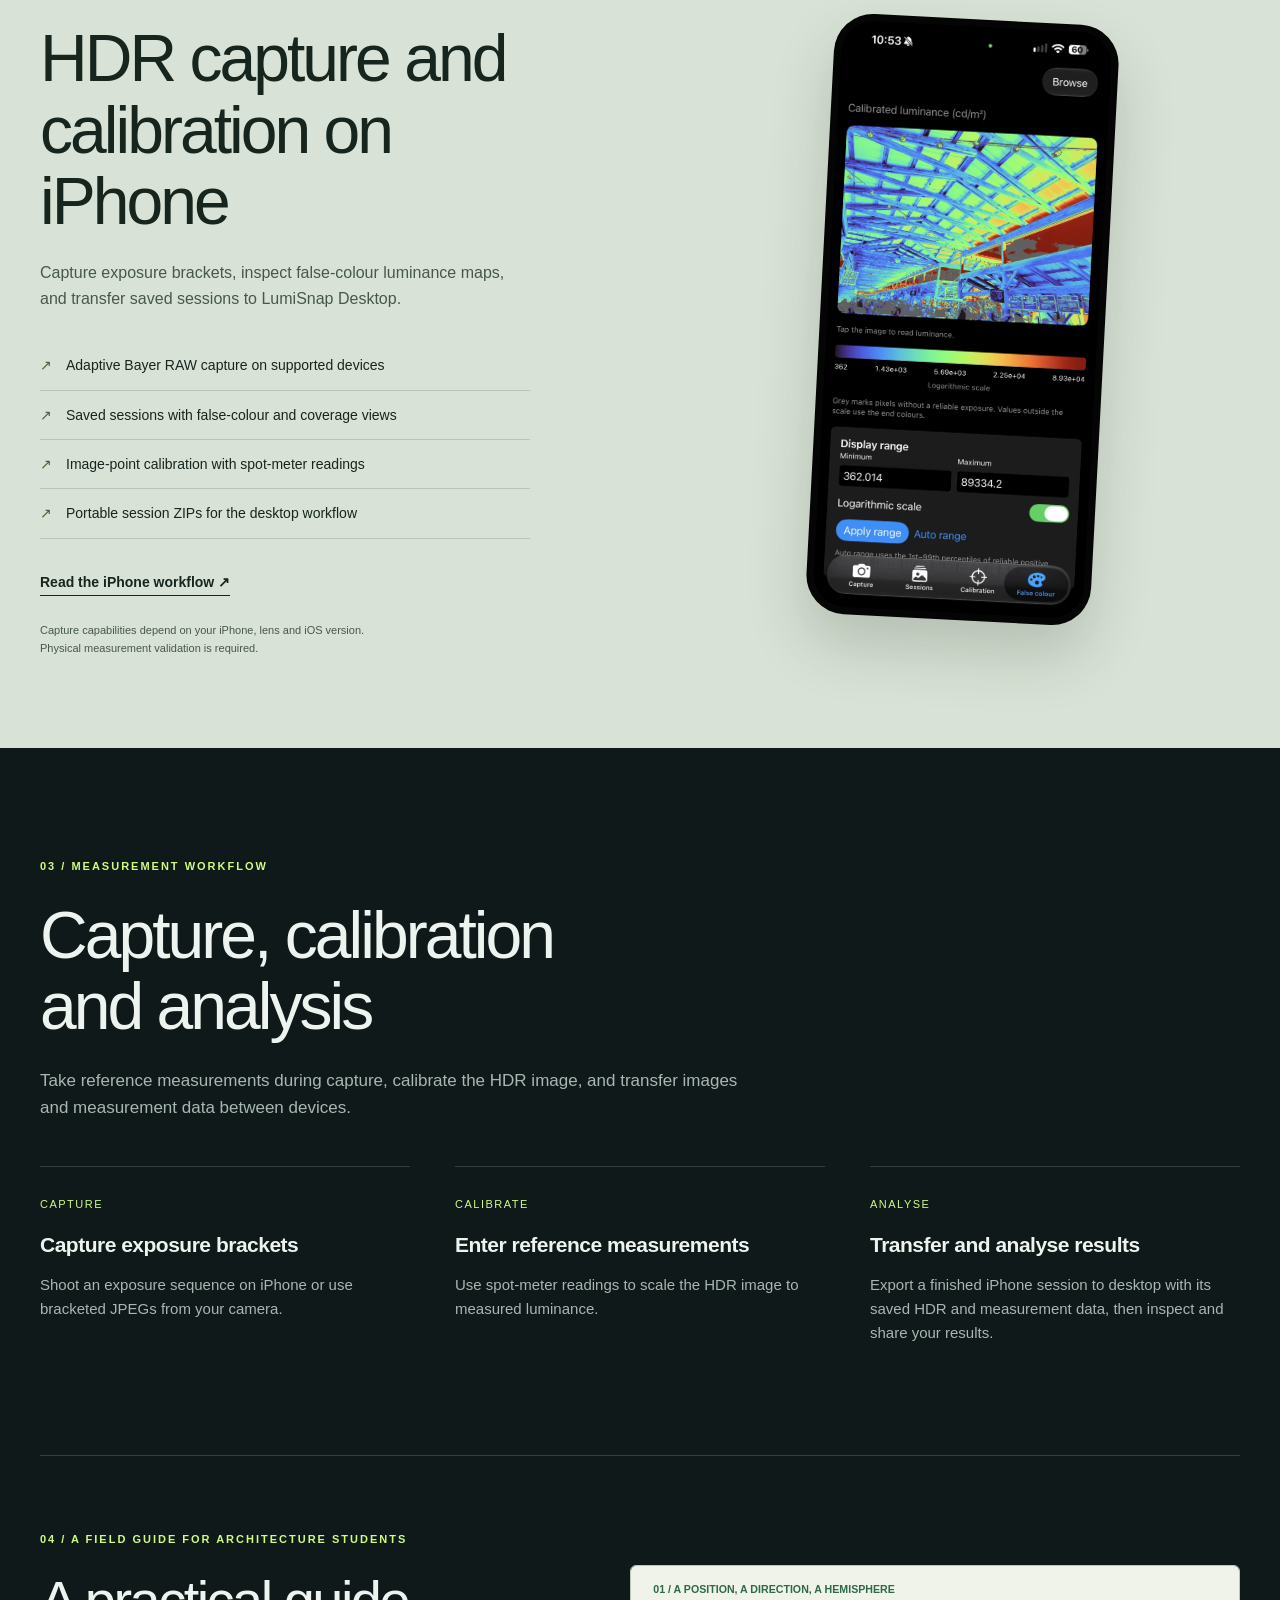
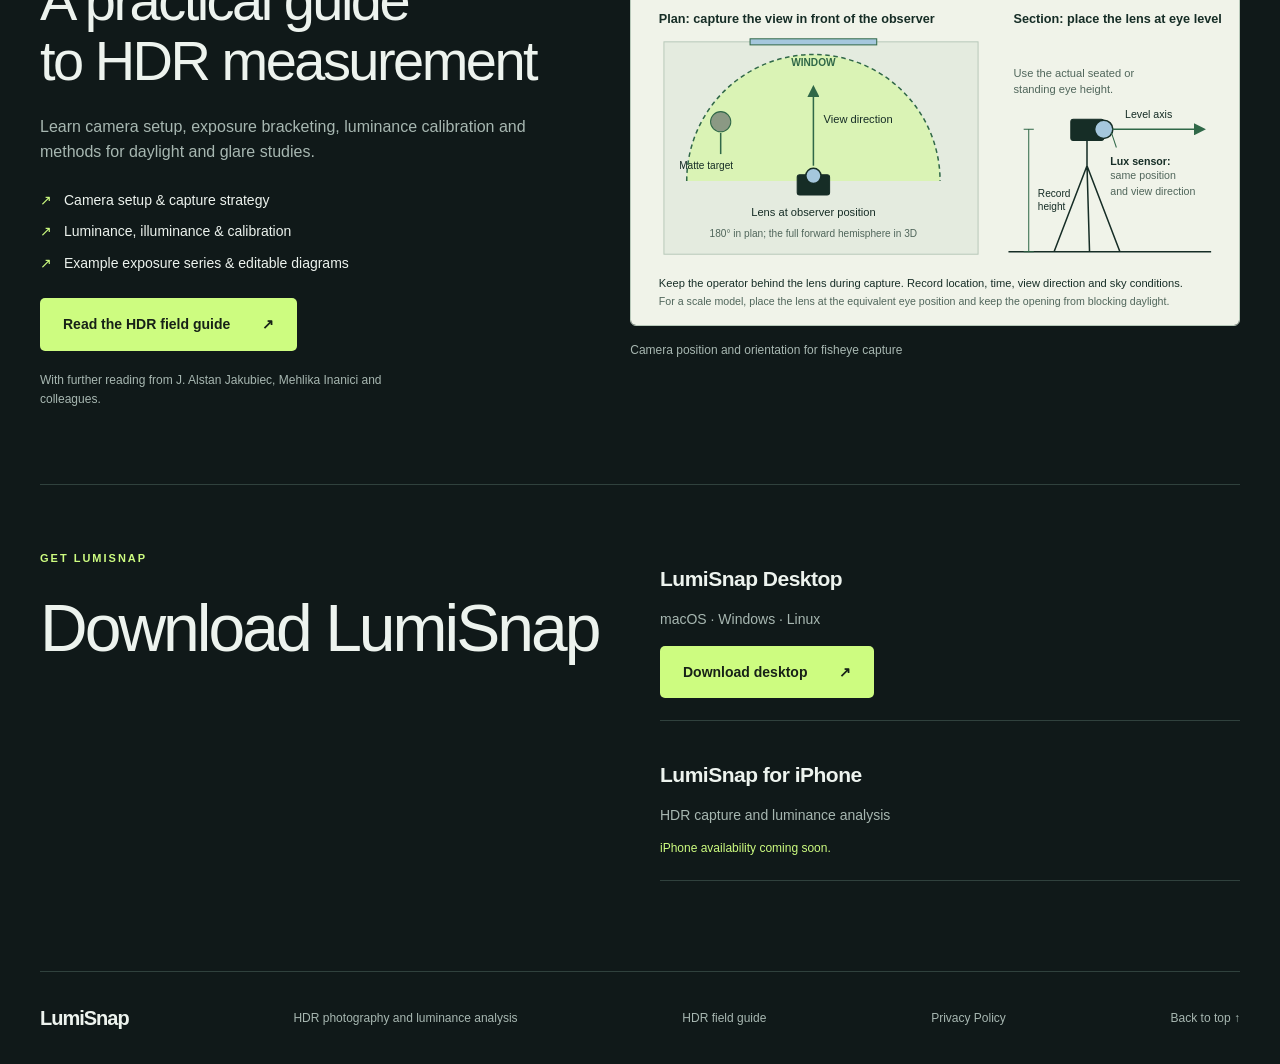
==== commit d1941439: "updated headlines and 2 new examples taken with phone" ====
--- a/index.html
+++ b/index.html
@@ -4,8 +4,8 @@
   <meta charset="utf-8">
   <meta name="viewport" content="width=device-width, initial-scale=1">
   <meta name="theme-color" content="#101919">
-  <meta name="description" content="HDR photography and luminance tools used to teach lighting and daylighting in architecture at Cornell University and MIT. Capture, calibrate and learn with LumiSnap.">
-  <title>LumiSnap — See light. Measure more.</title>
+  <meta name="description" content="HDR photography for lighting analysis. Capture exposure brackets, calibrate HDR images with spot-meter readings, and analyse luminance and glare with LumiSnap.">
+  <title>LumiSnap — HDR photography for lighting analysis</title>
   <link rel="icon" href="assets/icon.png">
   <link rel="stylesheet" href="styles.css">
 </head>
@@ -13,24 +13,24 @@
 <header class="wrap"><a class="brand" href="#"><img src="assets/icon.png" alt="" width="36" height="36">LumiSnap</a><nav aria-label="Main navigation"><a href="#desktop">Desktop</a><a href="#iphone">iPhone</a><a href="guide.html">How to</a><a class="nav-cta" href="#get">Get LumiSnap <span aria-hidden="true">↗</span></a></nav></header>
 <main>
 <section class="hero wrap">
-  <p class="eyebrow"><span class="status-dot"></span> LIGHT MEASUREMENT, IN FOCUS</p>
-  <h1>See light.<br><span>Measure more.</span></h1>
-  <div class="hero-bottom"><p>Turn HDR photographs into luminance maps.<br>Capture on iPhone. Calibrate and explore on desktop.<br>Built for lighting research and teaching.</p><a class="button" href="#desktop">Explore LumiSnap <span aria-hidden="true">↓</span></a></div>
-  <figure class="hero-image"><img src="assets/desktop-false-color.webp" alt="LumiSnap desktop showing a false-colour fisheye luminance map of an interior" width="1920" height="1196" fetchpriority="high"><figcaption><span>REAL LIGHT. A DIFFERENT PERSPECTIVE.</span><span>False-colour luminance · cd/m²</span></figcaption></figure>
+  <p class="eyebrow"><span class="status-dot"></span> HDR IMAGING · LUMINANCE · GLARE ANALYSIS</p>
+  <h1>HDR photography<br><span>for lighting analysis</span></h1>
+  <div class="hero-bottom"><p>Capture exposure brackets, calibrate HDR images with spot-meter readings, and analyse luminance and glare.</p><a class="button" href="#desktop">View desktop features <span aria-hidden="true">↓</span></a></div>
+  <figure class="hero-image"><img src="assets/desktop-false-color.webp" alt="LumiSnap desktop showing a false-colour fisheye luminance map of an interior" width="1920" height="1196" fetchpriority="high"><figcaption><span>FALSE-COLOUR LUMINANCE MAP</span><span>Luminance · cd/m²</span></figcaption></figure>
 </section>
-<div class="platform-strip wrap"><span>One workflow. Across devices.</span><p>macOS <b>·</b> Windows <b>·</b> Linux <b>·</b> iPhone</p></div>
-<section class="teaching-section wrap" aria-labelledby="teaching-heading"><div><p class="eyebrow">FROM THE ARCHITECTURE CLASSROOM</p><h2 id="teaching-heading">Built for learning.<br>Grounded in research.</h2><p>LumiSnap is used to teach <strong>lighting and daylighting in architecture at Cornell University and MIT.</strong> Connect what you see in a space with the light you can measure.</p></div><article class="author-card"><p class="eyebrow">MEET THE CREATOR</p><h3>Timur Dogan</h3><p class="author-role">Associate Professor of Architecture<br>Cornell University</p><p>Timur directs Cornell’s Environmental Systems Lab. His research connects daylighting, building performance simulation and architectural design, bringing a research and teaching perspective to LumiSnap.</p><a class="text-link" href="https://aap.cornell.edu/people/timur-dogan/">Cornell faculty profile <span aria-hidden="true">↗</span></a></article></section>
+<div class="platform-strip wrap"><span>Desktop and iPhone applications</span><p>macOS <b>·</b> Windows <b>·</b> Linux <b>·</b> iPhone</p></div>
+<section class="teaching-section wrap" aria-labelledby="teaching-heading"><div><p class="eyebrow">ARCHITECTURE AND DAYLIGHTING</p><h2 id="teaching-heading">Lighting research<br>and education</h2><p>LumiSnap is used to teach <strong>lighting and daylighting in architecture at Cornell University and MIT.</strong></p></div><article class="author-card"><p class="eyebrow">DEVELOPER</p><h3>Timur Dogan</h3><p class="author-role">Associate Professor of Architecture<br>Cornell University</p><p>Timur directs Cornell’s Environmental Systems Lab. His research connects daylighting, building performance simulation and architectural design, bringing a research and teaching perspective to LumiSnap.</p><a class="text-link" href="https://aap.cornell.edu/people/timur-dogan/">Cornell faculty profile <span aria-hidden="true">↗</span></a></article></section>
 <section class="section wrap" id="desktop">
-  <div class="section-heading"><p class="eyebrow">01 / LUMISNAP DESKTOP</p><h2>From photographs<br>to a clearer picture.</h2><p>Bring your bracketed JPEGs, Radiance HDR images or iPhone sessions into one workspace for calibration and analysis.</p></div>
+  <div class="section-heading"><p class="eyebrow">01 / LUMISNAP DESKTOP</p><h2>HDR processing and<br>luminance analysis</h2><p>Merge bracketed photographs, apply lens corrections, calibrate against measured luminance, and export analysis results.</p></div>
   <div class="features"><article><span>01</span><h3>Merge & prepare</h3><p>Combine bracketed JPEGs into linear HDR. Align exposures, correct fisheye geometry and apply vignetting corrections.</p></article><article><span>02</span><h3>Calibrate & inspect</h3><p>Connect image values to spot-meter readings. Explore luminance in cd/m² with false colour, iso-lines and region statistics.</p></article><article><span>03</span><h3>Analyse & export</h3><p>Explore illuminance and glare with Ev, DGP and UGR, compare with evalglare, and export HDR, PNG and CSV results. The glare workflow requires a fisheye lens and a complete 180° hemispheric view.</p></article></div>
-  <div class="screenshot-grid"><figure><img src="assets/desktop-calibration.webp" alt="Desktop calibration workspace with spot-meter readings placed on a fisheye photograph" loading="lazy" width="1600" height="997"><figcaption>Make the connection to measured light.</figcaption></figure><figure><img src="assets/desktop-glare.webp" alt="Desktop glare analysis with detected light sources and analysis results" loading="lazy" width="1600" height="997"><figcaption>Understand the bright spots.</figcaption></figure></div>
+  <div class="screenshot-grid"><figure><img src="assets/desktop-calibration.webp" alt="Desktop calibration workspace with spot-meter readings placed on a fisheye photograph" loading="lazy" width="1600" height="997"><figcaption>Calibration with spot-meter readings</figcaption></figure><figure><img src="assets/desktop-glare.webp" alt="Desktop glare analysis with detected light sources and analysis results" loading="lazy" width="1600" height="997"><figcaption>Glare source detection and analysis</figcaption></figure></div>
 </section>
-<section class="mobile-section" id="iphone"><div class="wrap mobile-layout"><div class="mobile-copy"><p class="eyebrow">02 / LUMISNAP FOR IPHONE</p><h2>Your field kit.<br>In your pocket.</h2><p>Capture exposure brackets, merge HDR and inspect luminance with a native iPhone app.</p><ul><li>Adaptive Bayer RAW capture on supported devices</li><li>Saved sessions with false-colour and coverage views</li><li>Image-point calibration with spot-meter readings</li><li>Portable session ZIPs for the desktop workflow</li></ul><a class="text-link" href="#workflow">See how they work together <span aria-hidden="true">↗</span></a><p class="fine">Capture capabilities depend on your iPhone, lens and iOS version. Physical measurement validation is required.</p></div><figure class="phone"><img src="assets/iphone.webp" alt="LumiSnap on iPhone displaying a false-colour luminance image, legend and display-range controls" loading="lazy" width="650" height="1409"></figure></div></section>
-<section class="section wrap workflow" id="workflow"><p class="eyebrow">03 / FROM FIELD TO FINDINGS</p><h2>Keep the whole<br>picture together.</h2><div class="steps"><article><span>CAPTURE</span><h3>Start with the scene.</h3><p>Shoot an exposure sequence on iPhone or use bracketed JPEGs from your camera.</p></article><article><span>CALIBRATE</span><h3>Add your reference.</h3><p>Use spot-meter readings to scale the HDR image to measured luminance.</p></article><article><span>EXPLORE</span><h3>Take it further.</h3><p>Export a finished iPhone session to desktop with its saved HDR and measurement data, then inspect and share your results.</p></article></div></section>
-<section class="learn-section wrap" id="learn"><div class="learn-copy"><p class="eyebrow">04 / A FIELD GUIDE FOR ARCHITECTURE STUDENTS</p><h2>Make your first<br>capture count.</h2><p>Understand the camera, plan an exposure bracket and connect your HDR to real light measurements. Then put it to work in a daylight model study or fisheye glare analysis.</p><ul><li>Camera setup & capture strategy</li><li>Luminance, illuminance & calibration</li><li>Real example series & editable diagrams</li></ul><a class="button" href="guide.html">Read the HDR field guide <span aria-hidden="true">↗</span></a><p class="learn-reference">With further reading from J. Alstan Jakubiec, Mehlika Inanici and colleagues.</p></div><figure><img src="assets/tutorial/capture-setup.svg" alt="Editable plan and section diagram showing a fisheye camera at the observer position and eye height" width="1200" height="710" loading="lazy"><figcaption>A practical introduction, from setup to interpretation.</figcaption></figure></section>
-<section class="get-section wrap" id="get"><div><p class="eyebrow">GET LUMISNAP</p><h2>A new view<br>of your lighting.</h2></div><div class="availability"><article><h3>LumiSnap Desktop</h3><p>macOS · Windows · Linux</p><a id="desktop-download" class="button" hidden>Download desktop <span aria-hidden="true">↗</span></a><p id="desktop-pending" class="release-note">Download link coming soon.</p></article><article><h3>LumiSnap for iPhone</h3><p>Native capture & luminance tools</p><a id="ios-download" class="button secondary" hidden>Get the iPhone app <span aria-hidden="true">↗</span></a><p id="ios-pending" class="release-note">iPhone availability coming soon.</p></article></div></section>
+<section class="mobile-section" id="iphone"><div class="wrap mobile-layout"><div class="mobile-copy"><p class="eyebrow">02 / LUMISNAP FOR IPHONE</p><h2>HDR capture and<br>calibration on iPhone</h2><p>Capture exposure brackets, inspect false-colour luminance maps, and transfer saved sessions to LumiSnap Desktop.</p><ul><li>Adaptive Bayer RAW capture on supported devices</li><li>Saved sessions with false-colour and coverage views</li><li>Image-point calibration with spot-meter readings</li><li>Portable session ZIPs for the desktop workflow</li></ul><a class="text-link" href="guide.html#iphone-workflow">Read the iPhone workflow <span aria-hidden="true">↗</span></a><p class="fine">Capture capabilities depend on your iPhone, lens and iOS version. Physical measurement validation is required.</p></div><figure class="phone"><img src="assets/iphone.webp" alt="LumiSnap on iPhone displaying a false-colour luminance image, legend and display-range controls" loading="lazy" width="650" height="1409"></figure></div></section>
+<section class="section wrap workflow" id="workflow"><p class="eyebrow">03 / MEASUREMENT WORKFLOW</p><h2>Capture, calibration<br>and analysis</h2><p class="workflow-intro">Take reference measurements during capture, calibrate the HDR image, and transfer images and measurement data between devices.</p><div class="steps"><article><span>CAPTURE</span><h3>Capture exposure brackets</h3><p>Shoot an exposure sequence on iPhone or use bracketed JPEGs from your camera.</p></article><article><span>CALIBRATE</span><h3>Enter reference measurements</h3><p>Use spot-meter readings to scale the HDR image to measured luminance.</p></article><article><span>ANALYSE</span><h3>Transfer and analyse results</h3><p>Export a finished iPhone session to desktop with its saved HDR and measurement data, then inspect and share your results.</p></article></div></section>
+<section class="learn-section wrap" id="learn"><div class="learn-copy"><p class="eyebrow">04 / A FIELD GUIDE FOR ARCHITECTURE STUDENTS</p><h2>A practical guide<br>to HDR measurement</h2><p>Learn camera setup, exposure bracketing, luminance calibration and methods for daylight and glare studies.</p><ul><li>Camera setup & capture strategy</li><li>Luminance, illuminance & calibration</li><li>Example exposure series & editable diagrams</li></ul><a class="button" href="guide.html">Read the HDR field guide <span aria-hidden="true">↗</span></a><p class="learn-reference">With further reading from J. Alstan Jakubiec, Mehlika Inanici and colleagues.</p></div><figure><img src="assets/tutorial/capture-setup.svg" alt="Editable plan and section diagram showing a fisheye camera at the observer position and eye height" width="1200" height="710" loading="lazy"><figcaption>Camera position and orientation for fisheye capture</figcaption></figure></section>
+<section class="get-section wrap" id="get"><div><p class="eyebrow">GET LUMISNAP</p><h2>Download LumiSnap</h2></div><div class="availability"><article><h3>LumiSnap Desktop</h3><p>macOS · Windows · Linux</p><a id="desktop-download" class="button" hidden>Download desktop <span aria-hidden="true">↗</span></a><p id="desktop-pending" class="release-note">Download link coming soon.</p></article><article><h3>LumiSnap for iPhone</h3><p>HDR capture and luminance analysis</p><a id="ios-download" class="button secondary" hidden>Get the iPhone app <span aria-hidden="true">↗</span></a><p id="ios-pending" class="release-note">iPhone availability coming soon.</p></article></div></section>
 </main>
-<footer class="wrap"><a class="brand" href="#">LumiSnap</a><p>HDR photography. Measured light.</p><a href="guide.html">HDR field guide</a><a href="privacy.html">Privacy Policy</a><a href="#">Back to top ↑</a></footer>
+<footer class="wrap"><a class="brand" href="#">LumiSnap</a><p>HDR photography and luminance analysis</p><a href="guide.html">HDR field guide</a><a href="privacy.html">Privacy Policy</a><a href="#">Back to top ↑</a></footer>
 <script src="config.js"></script>
 <script src="site.js"></script>
 </body>
--- a/styles.css
+++ b/styles.css
@@ -1,3 +1,5 @@
 :root{color-scheme:dark;--bg:#101919;--text:#edf3ee;--muted:#a7b7b1;--line:#30413d;--accent:#cdfc80}*{box-sizing:border-box}html{scroll-behavior:smooth;scroll-padding-top:28px}body{margin:0;background:var(--bg);color:var(--text);font-family:Arial,Helvetica,sans-serif;line-height:1.6}a{color:inherit;text-decoration:none}a:focus-visible{outline:3px solid var(--accent);outline-offset:6px}img{display:block;max-width:100%;height:auto}figure,p,h1,h2,h3{margin:0}.wrap{width:min(1200px,calc(100% - 80px));margin-inline:auto}header{height:110px;display:flex;align-items:center;justify-content:space-between}.brand{display:flex;align-items:center;gap:10px;font-size:24px;font-weight:700;letter-spacing:-1px}.brand img{border-radius:9px}nav{display:flex;align-items:center;gap:34px;font-size:14px}.nav-cta{border:1px solid var(--line);padding:10px 18px;border-radius:30px}.hero{padding-top:66px}.eyebrow{font-size:11px;font-weight:700;letter-spacing:2px;color:var(--accent)}.status-dot{display:inline-block;width:7px;height:7px;border-radius:50%;background:var(--accent);margin-right:9px}h1{font-size:clamp(72px,9.7vw,132px);line-height:.99;letter-spacing:-.065em;margin:28px 0}h1 span{color:var(--accent)}.hero-bottom{display:flex;align-items:center;justify-content:space-between;margin:35px 0 54px}.hero-bottom p{color:var(--muted);font-size:18px}.button{display:inline-flex;gap:32px;align-items:center;justify-content:space-between;background:var(--accent);color:#172117;padding:15px 23px;border-radius:5px;font-size:14px;font-weight:700}.button:hover{background:#e0ffb0}.hero-image{padding:12px 12px 0;background:#202c28;border:1px solid var(--line);border-radius:10px}.hero-image img{border-radius:4px;width:100%}figcaption{color:var(--muted);font-size:12px;padding:15px 0}.hero-image figcaption{display:flex;justify-content:space-between;font-size:10px;letter-spacing:1.4px}.platform-strip{display:flex;justify-content:space-between;padding-block:28px;border-bottom:1px solid var(--line);color:var(--muted);font-size:13px}.platform-strip p{color:var(--text)}.platform-strip b{margin:0 18px;color:var(--accent)}.section{padding-block:110px}h2{font-size:clamp(40px,5.2vw,66px);line-height:1.08;letter-spacing:-.045em;font-weight:500}.section-heading{display:grid;grid-template-columns:1fr 2fr;gap:24px}.section-heading .eyebrow{grid-column:1/-1}.section-heading h2{grid-column:1}.section-heading{grid-template-columns:1.4fr 1fr}.section-heading>p:last-child{font-size:17px;color:var(--muted);max-width:390px;align-self:end;justify-self:end}.features{display:grid;grid-template-columns:repeat(3,1fr);gap:40px;margin:60px 0 45px}.features article{border-top:1px solid var(--line);padding-top:20px}.features article>span{font-size:12px;color:var(--accent)}h3{font-size:21px;letter-spacing:-.5px;margin:12px 0}.features p,.steps p{color:var(--muted);font-size:15px}.screenshot-grid{display:grid;grid-template-columns:1fr 1fr;gap:24px}.screenshot-grid img{border:1px solid var(--line);border-radius:6px}.mobile-section{background:#d9e2d6;color:#16251e;padding:90px 0}.mobile-layout{display:grid;grid-template-columns:1fr 1fr;gap:90px;align-items:center}.mobile-copy{max-width:490px}.mobile-copy .eyebrow{color:#466139}.mobile-copy h2{margin:23px 0}.mobile-copy>p:not(.eyebrow){color:#46584a}.mobile-copy ul{list-style:none;padding:0;margin:30px 0}.mobile-copy li{border-bottom:1px solid #b6c6b4;padding:13px 0;font-size:14px}.mobile-copy li:before{content:'↗';margin-right:14px;color:#456235}.text-link{font-size:14px;font-weight:700;border-bottom:1px solid;padding-bottom:5px}.mobile-copy .fine{font-size:11px;margin-top:28px;max-width:360px}.phone{max-width:285px;justify-self:center;padding:7px;background:#050505;border-radius:39px;box-shadow:0 30px 60px #182b1d30;transform:rotate(3deg)}.phone img{border-radius:33px}.workflow h2{margin:25px 0 50px}.steps{display:grid;grid-template-columns:repeat(3,1fr);gap:45px}.steps article{border-top:1px solid var(--line);padding-top:23px}.steps span{font-size:11px;letter-spacing:1.5px;color:var(--accent)}.get-section{border-top:1px solid var(--line);padding-block:65px 90px;display:grid;grid-template-columns:1fr 1fr;gap:40px}.get-section h2{margin-top:25px}.availability{display:grid;gap:25px}.availability article{border-bottom:1px solid var(--line);padding-bottom:22px}.availability p{font-size:14px;color:var(--muted)}.availability .release-note{font-size:12px;margin-top:13px;color:var(--accent)}.availability .button{margin-top:16px}.secondary{background:transparent;border:1px solid var(--accent);color:var(--accent)}footer{border-top:1px solid var(--line);display:flex;align-items:center;justify-content:space-between;padding-block:30px;color:var(--muted);font-size:12px}footer .brand{font-size:20px;color:var(--text)}[hidden]{display:none!important}@media(max-width:700px){.wrap{width:calc(100% - 36px)}header{height:85px}nav{gap:16px;font-size:12px}.nav-cta{padding:8px 10px}.brand{font-size:20px}.brand img{width:28px;height:28px}.hero{padding-top:40px}h1{font-size:clamp(60px,13vw,90px)}.hero-bottom{display:block;margin-bottom:30px}.hero-bottom p{font-size:16px;margin-bottom:24px}.hero-image{padding:5px 5px 0}.hero-image figcaption{font-size:8px;letter-spacing:0;gap:12px}.platform-strip{display:block;font-size:12px}.platform-strip p{margin-top:8px}.platform-strip b{margin:0 10px}.section{padding-block:65px}.section-heading,.features,.screenshot-grid,.mobile-layout,.steps,.get-section{grid-template-columns:1fr}.section-heading>p:last-child{justify-self:start}.features{gap:25px;margin-top:36px}.mobile-section{padding-block:60px}.mobile-layout{gap:45px}.phone{max-width:245px}.steps{gap:28px}.get-section{padding-block:50px;gap:30px}footer{flex-wrap:wrap;gap:15px}footer p{display:none}}@media(prefers-reduced-motion:reduce){html{scroll-behavior:auto}}
 @media(max-width:450px){header{height:auto;min-height:110px;flex-wrap:wrap;gap:14px;padding-block:18px}header nav{width:100%;justify-content:space-between}.hero{padding-top:26px}}
 .teaching-section{display:grid;grid-template-columns:1.3fr 1fr;gap:90px;padding-block:70px;border-bottom:1px solid var(--line);align-items:center}.teaching-section h2{font-size:clamp(36px,4.5vw,54px);margin-block:22px}.teaching-section>div>p:last-child{color:var(--muted);font-size:17px;max-width:550px}.teaching-section strong{color:var(--text);font-weight:500}.author-card{padding:28px 32px;border:1px solid var(--line);border-radius:8px;background:#19251f}.author-card h3{font-size:29px;margin:15px 0 6px}.author-card p:not(.eyebrow){color:var(--muted);font-size:14px;margin-bottom:20px}.author-card .author-role{color:var(--text)!important}.author-card .text-link{color:var(--accent);font-size:13px}.learn-section{border-top:1px solid var(--line);display:grid;grid-template-columns:1fr 1.15fr;gap:60px;align-items:center;padding-block:75px}.learn-section h2{font-size:clamp(38px,4.5vw,56px);margin:22px 0}.learn-copy>p:not(.eyebrow){color:var(--muted);font-size:16px}.learn-copy ul{list-style:none;margin:24px 0;padding:0;color:var(--text);font-size:14px}.learn-copy li{margin-block:9px}.learn-copy li:before{content:'↗';color:var(--accent);margin-right:12px}.learn-copy .learn-reference{font-size:12px!important;margin-top:20px;max-width:390px}.learn-section figure img{border-radius:6px;border:1px solid #b8c9ba}.learn-section figcaption{font-size:12px}@media(max-width:850px){.teaching-section{gap:35px}.learn-section{gap:35px}}@media(max-width:700px){.teaching-section,.learn-section{grid-template-columns:1fr;gap:30px;padding-block:50px}.teaching-section h2{font-size:40px}.author-card{padding:24px}.learn-section h2{font-size:40px}}
+.hero-bottom{gap:32px}.hero-bottom p{max-width:640px}.hero-bottom .button{flex-shrink:0}.workflow h2{margin-bottom:24px}.workflow-intro{max-width:720px;color:var(--muted);font-size:17px;margin-bottom:45px}
+@media(max-width:700px){.hero h1{font-size:clamp(48px,13vw,90px)}}
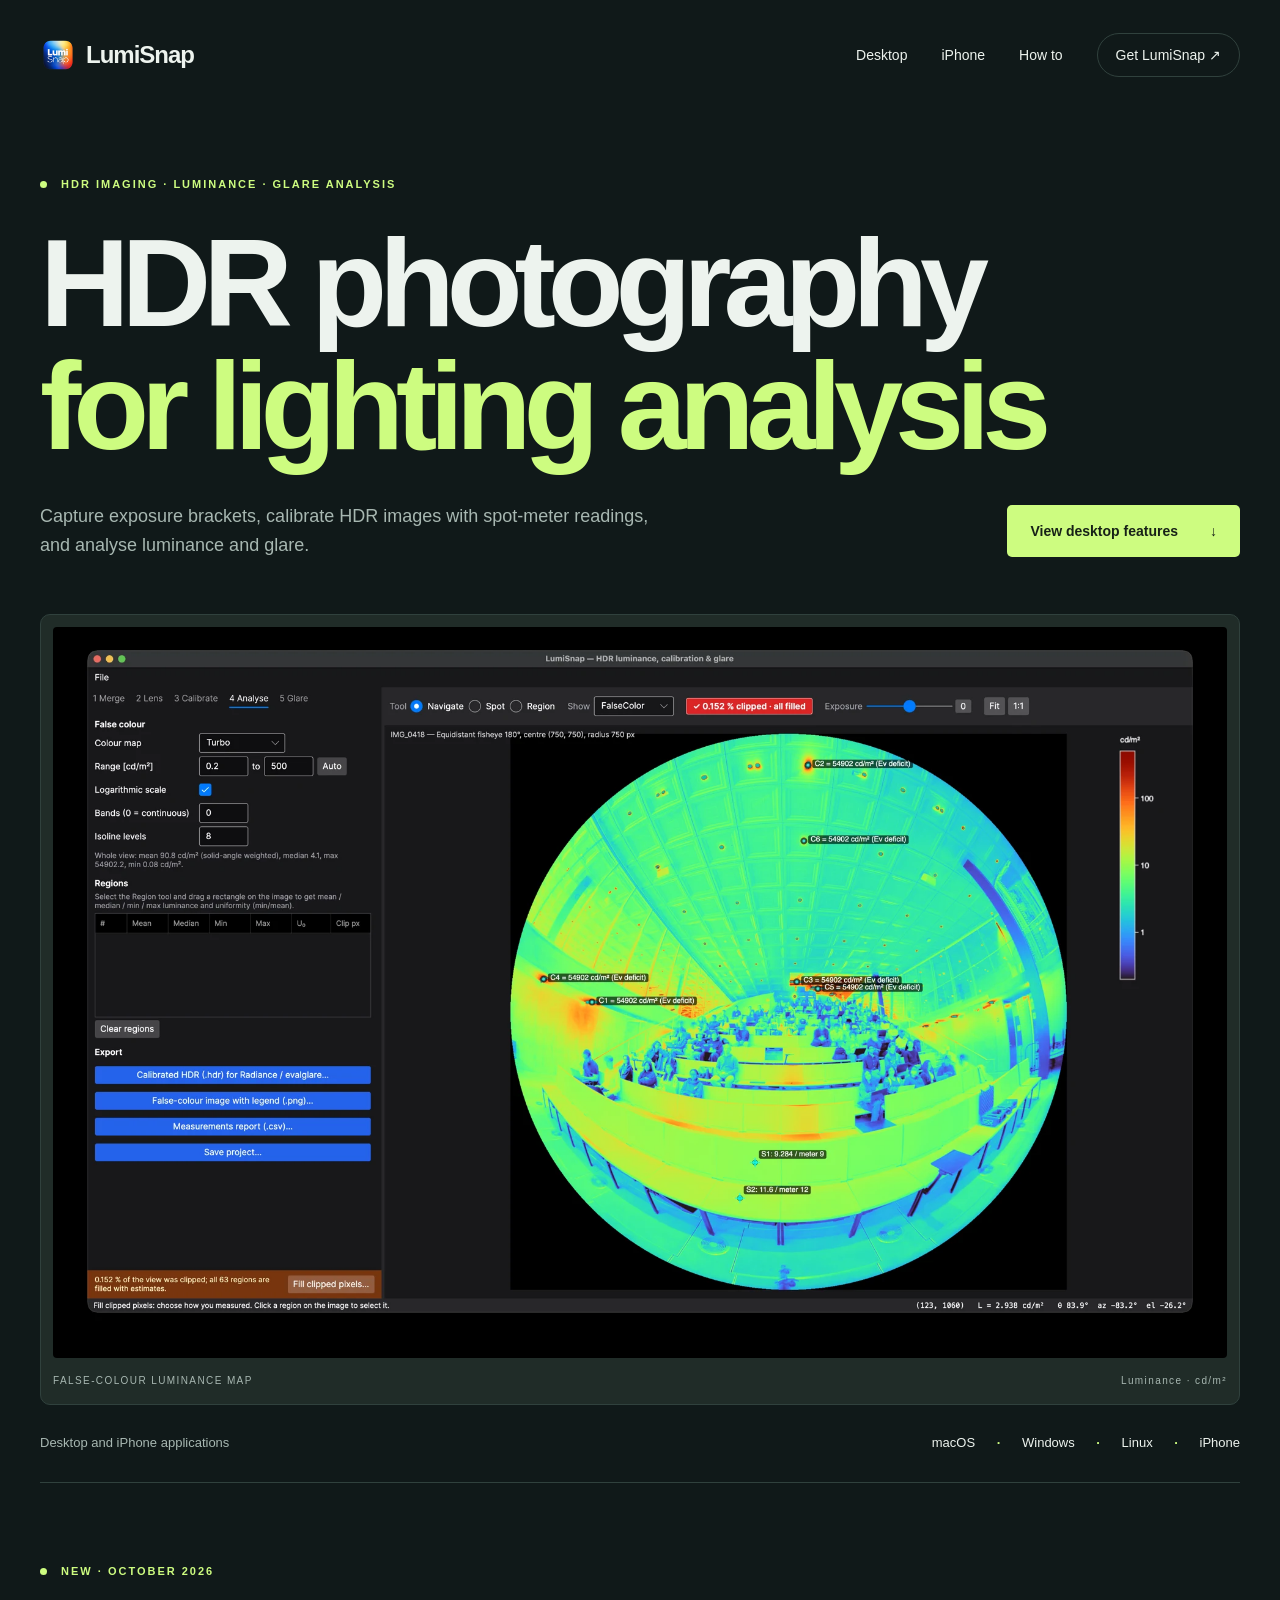
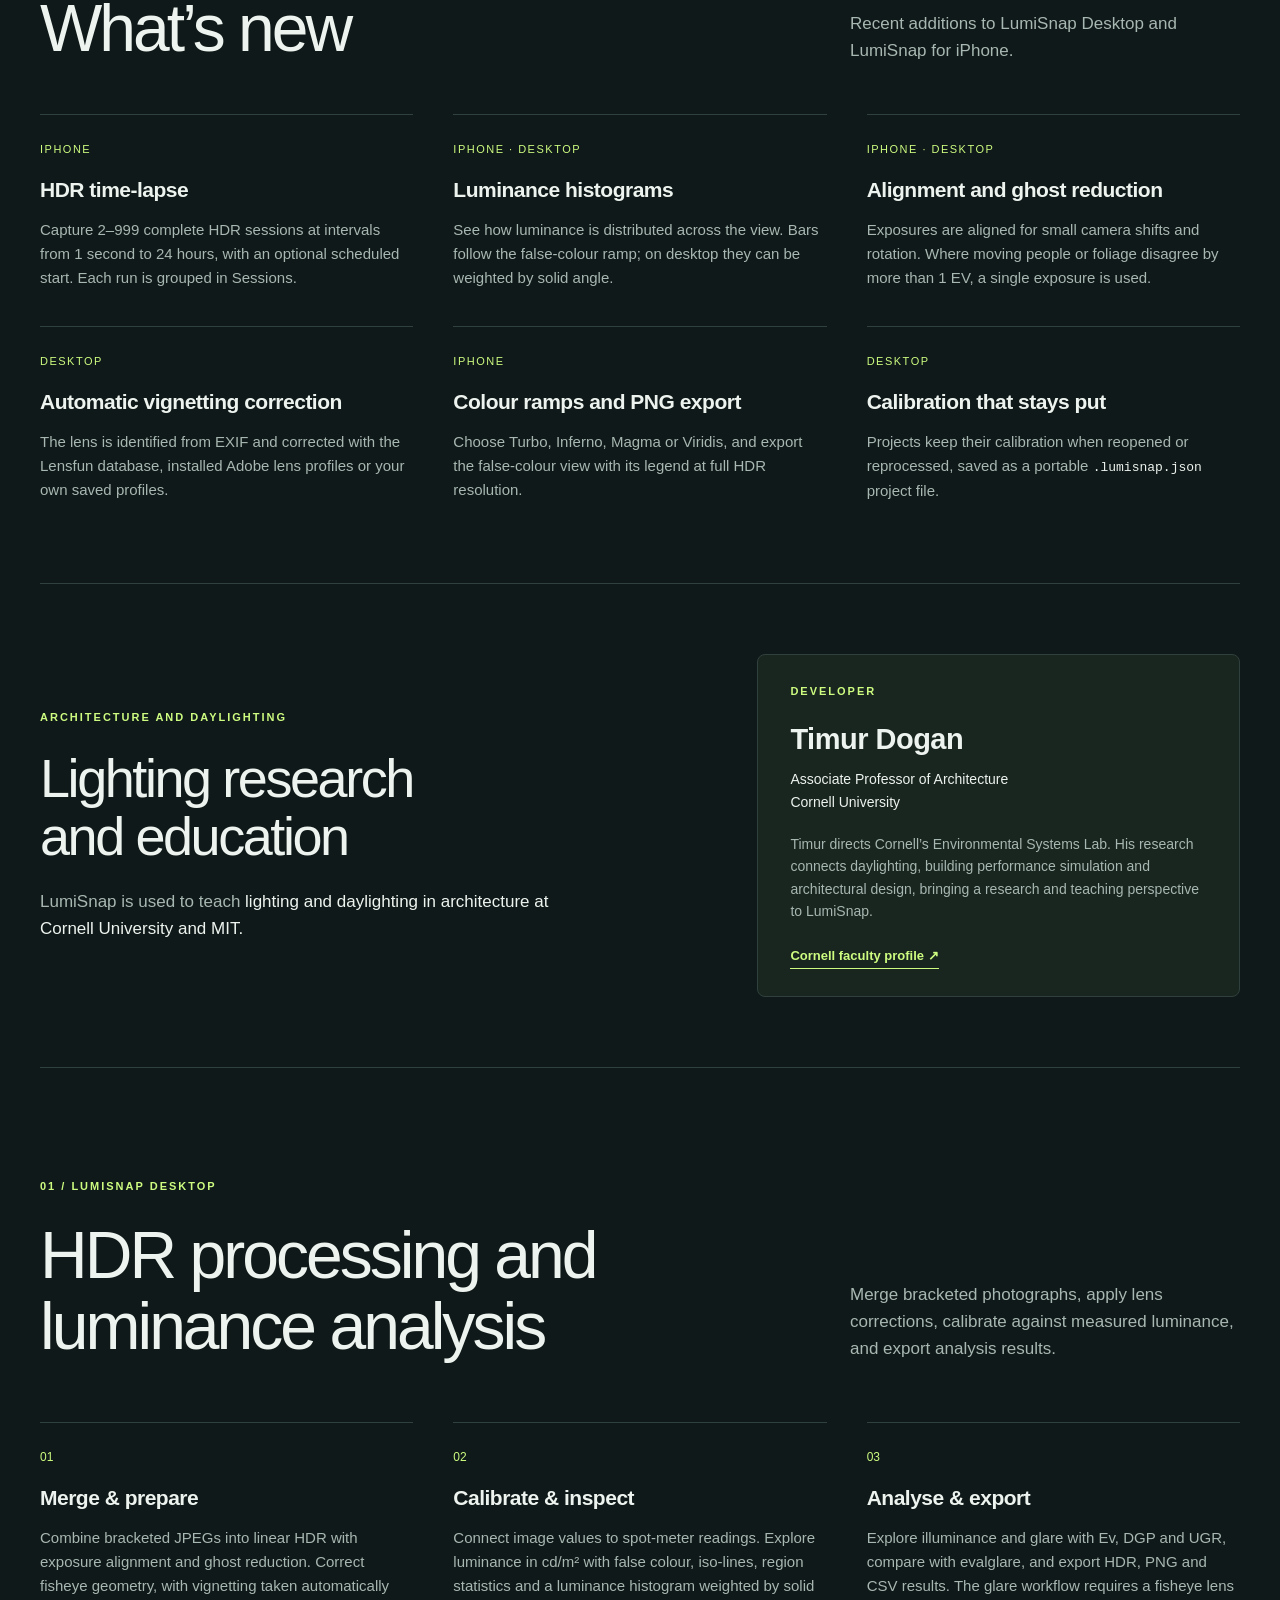
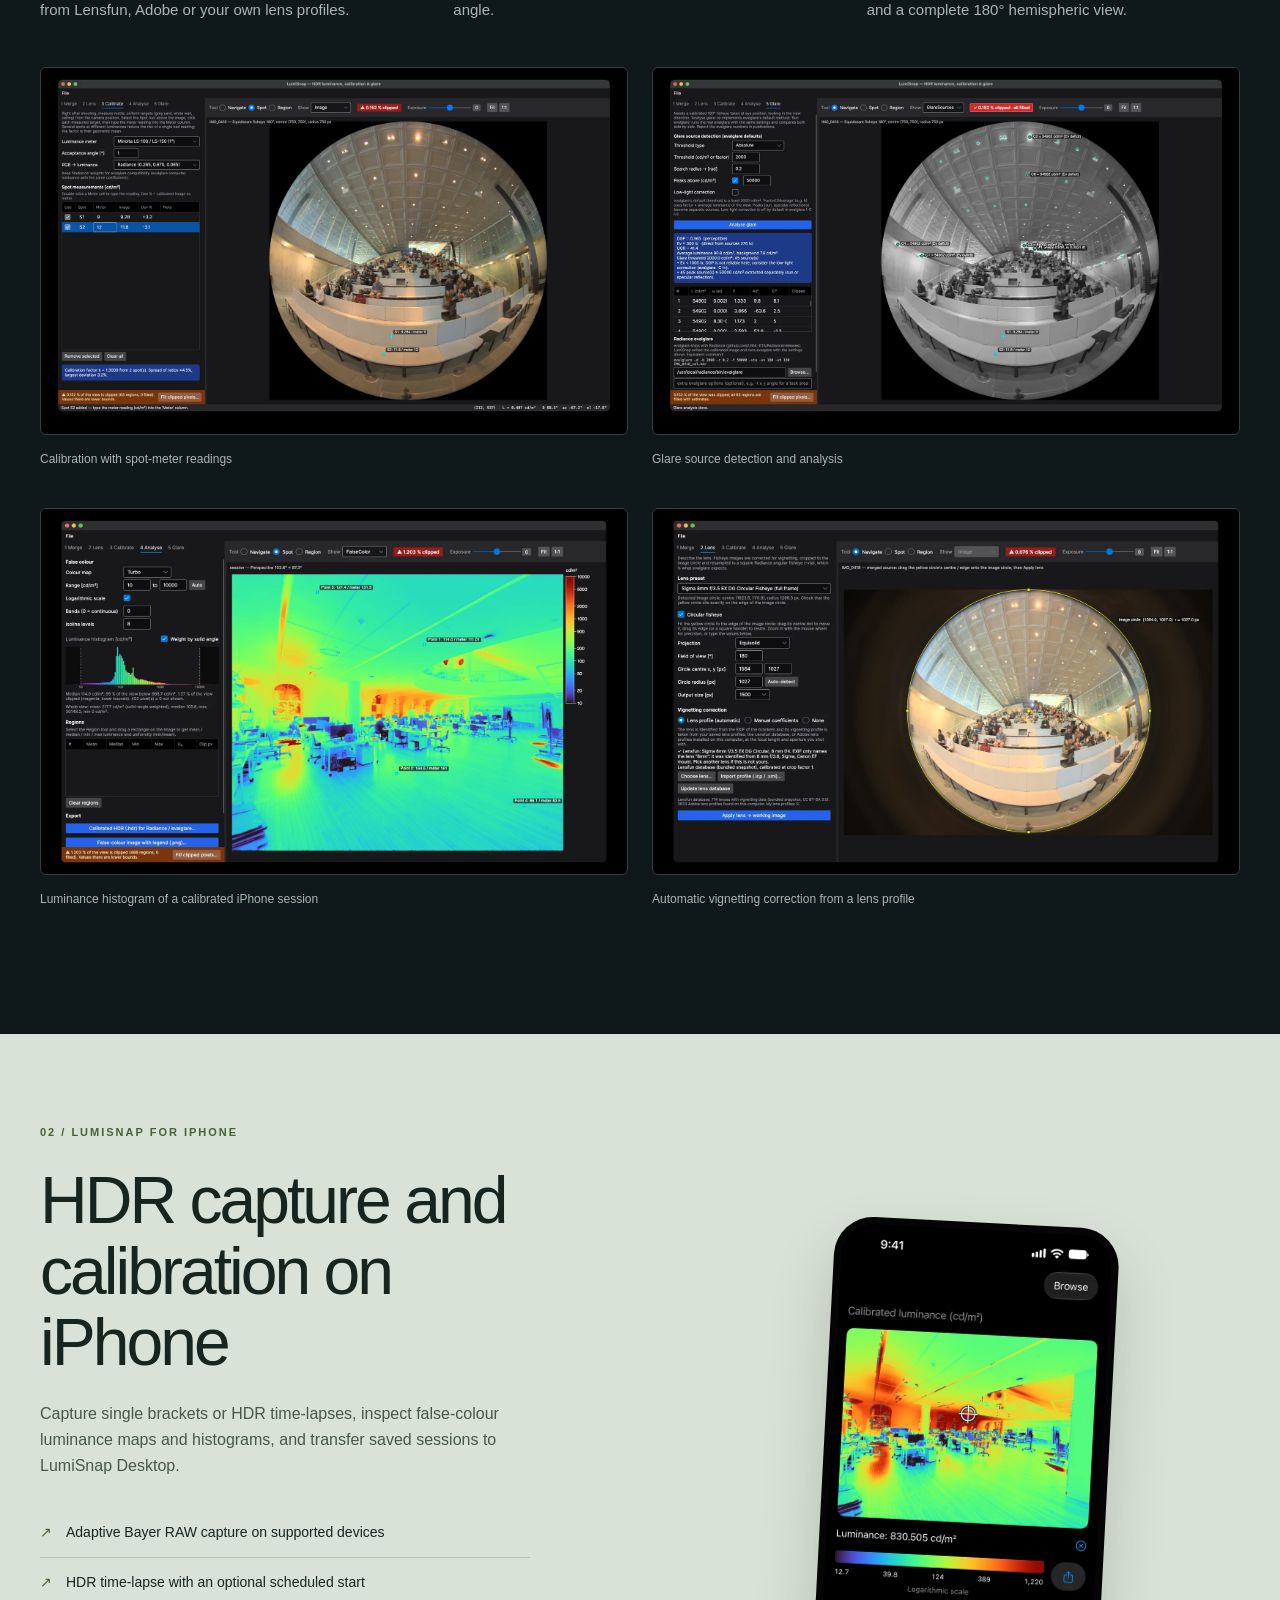
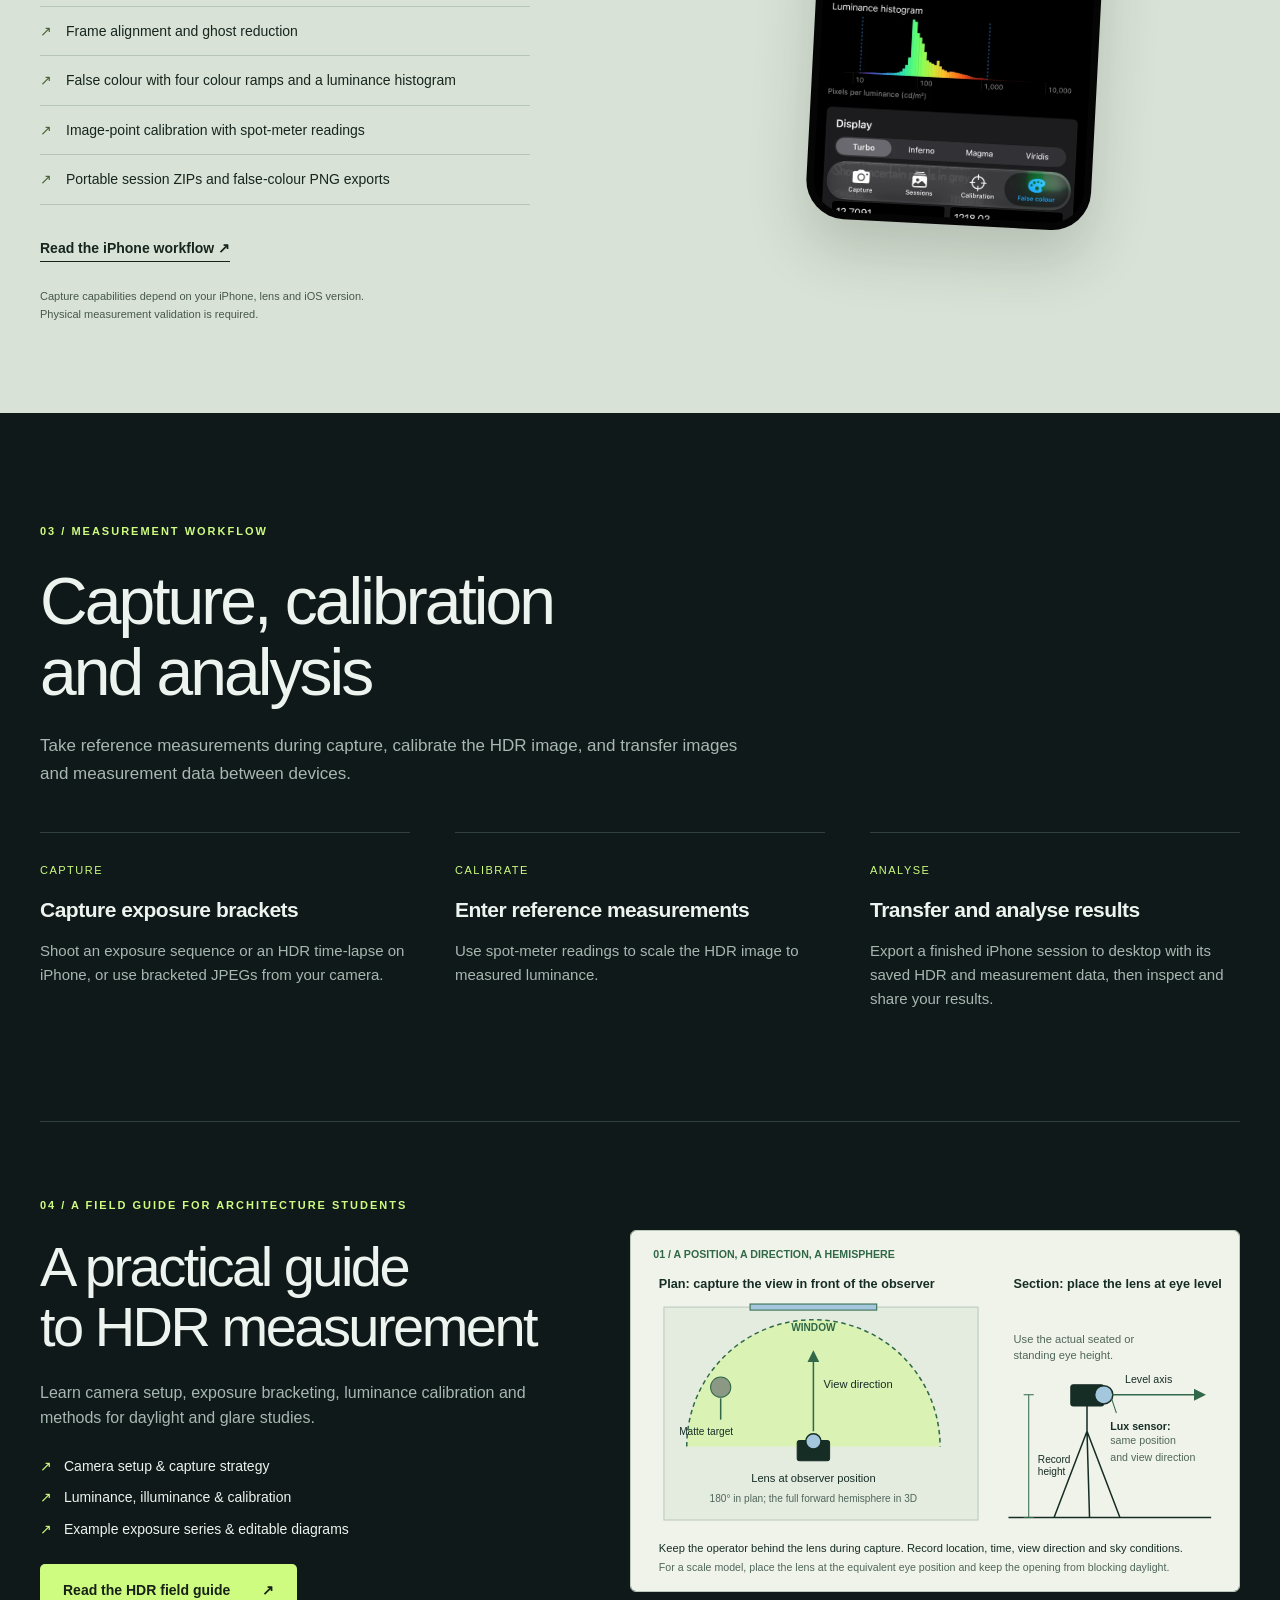
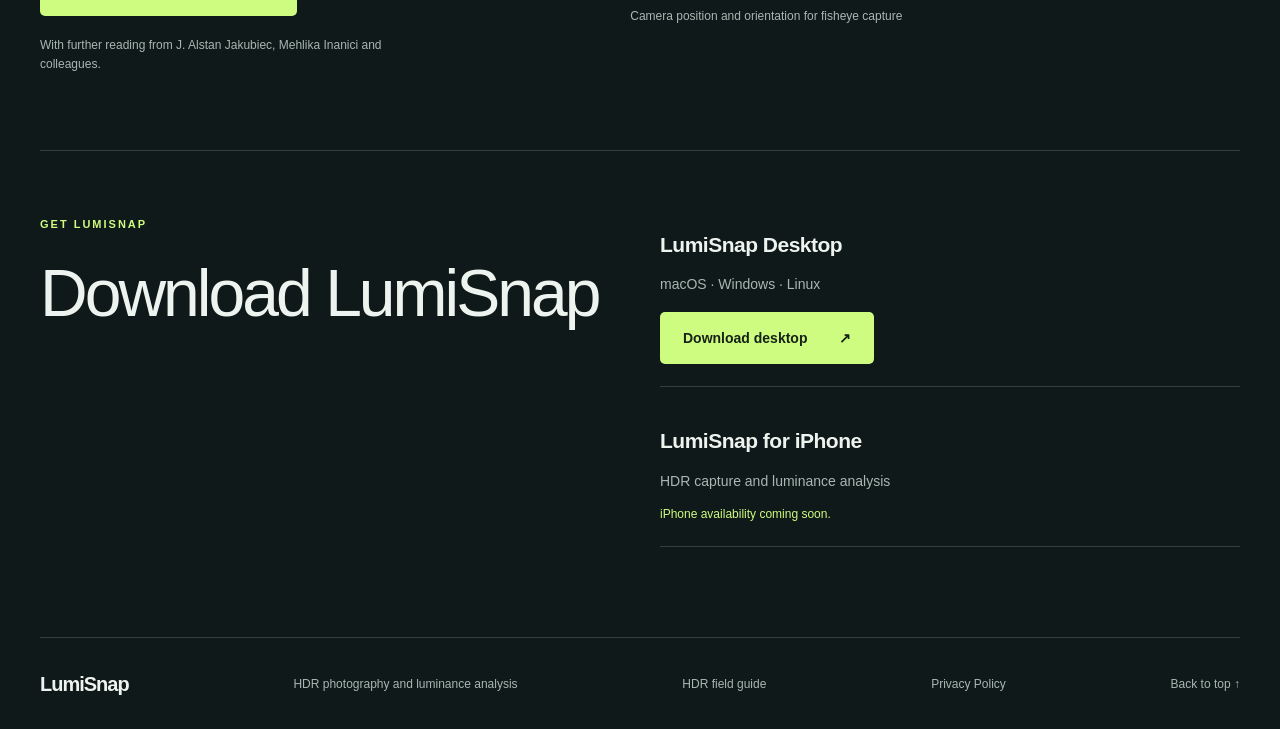
==== commit 9b2eee58: "adding histogram to the visuals" ====
--- a/index.html
+++ b/index.html
@@ -4,7 +4,7 @@
   <meta charset="utf-8">
   <meta name="viewport" content="width=device-width, initial-scale=1">
   <meta name="theme-color" content="#101919">
-  <meta name="description" content="HDR photography for lighting analysis. Capture exposure brackets, calibrate HDR images with spot-meter readings, and analyse luminance and glare with LumiSnap.">
+  <meta name="description" content="HDR photography for lighting analysis. Capture exposure brackets and HDR time-lapses, calibrate HDR images with spot-meter readings, and analyse luminance and glare with LumiSnap.">
   <title>LumiSnap — HDR photography for lighting analysis</title>
   <link rel="icon" href="assets/icon.png">
   <link rel="stylesheet" href="styles.css">
@@ -19,14 +19,25 @@
   <figure class="hero-image"><img src="assets/desktop-false-color.webp" alt="LumiSnap desktop showing a false-colour fisheye luminance map of an interior" width="1920" height="1196" fetchpriority="high"><figcaption><span>FALSE-COLOUR LUMINANCE MAP</span><span>Luminance · cd/m²</span></figcaption></figure>
 </section>
 <div class="platform-strip wrap"><span>Desktop and iPhone applications</span><p>macOS <b>·</b> Windows <b>·</b> Linux <b>·</b> iPhone</p></div>
+<section class="news-section wrap" id="new" aria-labelledby="new-heading">
+  <div class="news-head"><p class="eyebrow"><span class="status-dot"></span> NEW · OCTOBER 2026</p><h2 id="new-heading">What’s new</h2><p>Recent additions to LumiSnap Desktop and LumiSnap for iPhone.</p></div>
+  <div class="news-grid">
+    <article><span>IPHONE</span><h3>HDR time-lapse</h3><p>Capture 2–999 complete HDR sessions at intervals from 1 second to 24 hours, with an optional scheduled start. Each run is grouped in Sessions.</p></article>
+    <article><span>IPHONE · DESKTOP</span><h3>Luminance histograms</h3><p>See how luminance is distributed across the view. Bars follow the false-colour ramp; on desktop they can be weighted by solid angle.</p></article>
+    <article><span>IPHONE · DESKTOP</span><h3>Alignment and ghost reduction</h3><p>Exposures are aligned for small camera shifts and rotation. Where moving people or foliage disagree by more than 1 EV, a single exposure is used.</p></article>
+    <article><span>DESKTOP</span><h3>Automatic vignetting correction</h3><p>The lens is identified from EXIF and corrected with the Lensfun database, installed Adobe lens profiles or your own saved profiles.</p></article>
+    <article><span>IPHONE</span><h3>Colour ramps and PNG export</h3><p>Choose Turbo, Inferno, Magma or Viridis, and export the false-colour view with its legend at full HDR resolution.</p></article>
+    <article><span>DESKTOP</span><h3>Calibration that stays put</h3><p>Projects keep their calibration when reopened or reprocessed, saved as a portable <code>.lumisnap.json</code> project file.</p></article>
+  </div>
+</section>
 <section class="teaching-section wrap" aria-labelledby="teaching-heading"><div><p class="eyebrow">ARCHITECTURE AND DAYLIGHTING</p><h2 id="teaching-heading">Lighting research<br>and education</h2><p>LumiSnap is used to teach <strong>lighting and daylighting in architecture at Cornell University and MIT.</strong></p></div><article class="author-card"><p class="eyebrow">DEVELOPER</p><h3>Timur Dogan</h3><p class="author-role">Associate Professor of Architecture<br>Cornell University</p><p>Timur directs Cornell’s Environmental Systems Lab. His research connects daylighting, building performance simulation and architectural design, bringing a research and teaching perspective to LumiSnap.</p><a class="text-link" href="https://aap.cornell.edu/people/timur-dogan/">Cornell faculty profile <span aria-hidden="true">↗</span></a></article></section>
 <section class="section wrap" id="desktop">
   <div class="section-heading"><p class="eyebrow">01 / LUMISNAP DESKTOP</p><h2>HDR processing and<br>luminance analysis</h2><p>Merge bracketed photographs, apply lens corrections, calibrate against measured luminance, and export analysis results.</p></div>
-  <div class="features"><article><span>01</span><h3>Merge & prepare</h3><p>Combine bracketed JPEGs into linear HDR. Align exposures, correct fisheye geometry and apply vignetting corrections.</p></article><article><span>02</span><h3>Calibrate & inspect</h3><p>Connect image values to spot-meter readings. Explore luminance in cd/m² with false colour, iso-lines and region statistics.</p></article><article><span>03</span><h3>Analyse & export</h3><p>Explore illuminance and glare with Ev, DGP and UGR, compare with evalglare, and export HDR, PNG and CSV results. The glare workflow requires a fisheye lens and a complete 180° hemispheric view.</p></article></div>
-  <div class="screenshot-grid"><figure><img src="assets/desktop-calibration.webp" alt="Desktop calibration workspace with spot-meter readings placed on a fisheye photograph" loading="lazy" width="1600" height="997"><figcaption>Calibration with spot-meter readings</figcaption></figure><figure><img src="assets/desktop-glare.webp" alt="Desktop glare analysis with detected light sources and analysis results" loading="lazy" width="1600" height="997"><figcaption>Glare source detection and analysis</figcaption></figure></div>
+  <div class="features"><article><span>01</span><h3>Merge & prepare</h3><p>Combine bracketed JPEGs into linear HDR with exposure alignment and ghost reduction. Correct fisheye geometry, with vignetting taken automatically from Lensfun, Adobe or your own lens profiles.</p></article><article><span>02</span><h3>Calibrate & inspect</h3><p>Connect image values to spot-meter readings. Explore luminance in cd/m² with false colour, iso-lines, region statistics and a luminance histogram weighted by solid angle.</p></article><article><span>03</span><h3>Analyse & export</h3><p>Explore illuminance and glare with Ev, DGP and UGR, compare with evalglare, and export HDR, PNG and CSV results. The glare workflow requires a fisheye lens and a complete 180° hemispheric view.</p></article></div>
+  <div class="screenshot-grid"><figure><img src="assets/desktop-calibration.webp" alt="Desktop calibration workspace with spot-meter readings placed on a fisheye photograph" loading="lazy" width="1600" height="997"><figcaption>Calibration with spot-meter readings</figcaption></figure><figure><img src="assets/desktop-glare.webp" alt="Desktop glare analysis with detected light sources and analysis results" loading="lazy" width="1600" height="997"><figcaption>Glare source detection and analysis</figcaption></figure><figure><img src="assets/desktop-histogram.webp" alt="Desktop analysis of a calibrated iPhone session: false-colour luminance map with reference points and a solid-angle weighted luminance histogram" loading="lazy" width="1600" height="997"><figcaption>Luminance histogram of a calibrated iPhone session</figcaption></figure><figure><img src="assets/desktop-lens-profile.webp" alt="Desktop lens step on a real fisheye photograph of a lecture hall: image circle fitted and the Sigma 8mm vignetting profile found automatically in the Lensfun database" loading="lazy" width="1600" height="997"><figcaption>Automatic vignetting correction from a lens profile</figcaption></figure></div>
 </section>
-<section class="mobile-section" id="iphone"><div class="wrap mobile-layout"><div class="mobile-copy"><p class="eyebrow">02 / LUMISNAP FOR IPHONE</p><h2>HDR capture and<br>calibration on iPhone</h2><p>Capture exposure brackets, inspect false-colour luminance maps, and transfer saved sessions to LumiSnap Desktop.</p><ul><li>Adaptive Bayer RAW capture on supported devices</li><li>Saved sessions with false-colour and coverage views</li><li>Image-point calibration with spot-meter readings</li><li>Portable session ZIPs for the desktop workflow</li></ul><a class="text-link" href="guide.html#iphone-workflow">Read the iPhone workflow <span aria-hidden="true">↗</span></a><p class="fine">Capture capabilities depend on your iPhone, lens and iOS version. Physical measurement validation is required.</p></div><figure class="phone"><img src="assets/iphone.webp" alt="LumiSnap on iPhone displaying a false-colour luminance image, legend and display-range controls" loading="lazy" width="650" height="1409"></figure></div></section>
-<section class="section wrap workflow" id="workflow"><p class="eyebrow">03 / MEASUREMENT WORKFLOW</p><h2>Capture, calibration<br>and analysis</h2><p class="workflow-intro">Take reference measurements during capture, calibrate the HDR image, and transfer images and measurement data between devices.</p><div class="steps"><article><span>CAPTURE</span><h3>Capture exposure brackets</h3><p>Shoot an exposure sequence on iPhone or use bracketed JPEGs from your camera.</p></article><article><span>CALIBRATE</span><h3>Enter reference measurements</h3><p>Use spot-meter readings to scale the HDR image to measured luminance.</p></article><article><span>ANALYSE</span><h3>Transfer and analyse results</h3><p>Export a finished iPhone session to desktop with its saved HDR and measurement data, then inspect and share your results.</p></article></div></section>
+<section class="mobile-section" id="iphone"><div class="wrap mobile-layout"><div class="mobile-copy"><p class="eyebrow">02 / LUMISNAP FOR IPHONE</p><h2>HDR capture and<br>calibration on iPhone</h2><p>Capture single brackets or HDR time-lapses, inspect false-colour luminance maps and histograms, and transfer saved sessions to LumiSnap Desktop.</p><ul><li>Adaptive Bayer RAW capture on supported devices</li><li>HDR time-lapse with an optional scheduled start</li><li>Frame alignment and ghost reduction</li><li>False colour with four colour ramps and a luminance histogram</li><li>Image-point calibration with spot-meter readings</li><li>Portable session ZIPs and false-colour PNG exports</li></ul><a class="text-link" href="guide.html#iphone-workflow">Read the iPhone workflow <span aria-hidden="true">↗</span></a><p class="fine">Capture capabilities depend on your iPhone, lens and iOS version. Physical measurement validation is required.</p></div><figure class="phone"><img src="assets/iphone.webp" alt="LumiSnap on iPhone displaying a calibrated false-colour luminance image with a luminance readout, legend and luminance histogram" loading="lazy" width="650" height="1412"></figure></div></section>
+<section class="section wrap workflow" id="workflow"><p class="eyebrow">03 / MEASUREMENT WORKFLOW</p><h2>Capture, calibration<br>and analysis</h2><p class="workflow-intro">Take reference measurements during capture, calibrate the HDR image, and transfer images and measurement data between devices.</p><div class="steps"><article><span>CAPTURE</span><h3>Capture exposure brackets</h3><p>Shoot an exposure sequence or an HDR time-lapse on iPhone, or use bracketed JPEGs from your camera.</p></article><article><span>CALIBRATE</span><h3>Enter reference measurements</h3><p>Use spot-meter readings to scale the HDR image to measured luminance.</p></article><article><span>ANALYSE</span><h3>Transfer and analyse results</h3><p>Export a finished iPhone session to desktop with its saved HDR and measurement data, then inspect and share your results.</p></article></div></section>
 <section class="learn-section wrap" id="learn"><div class="learn-copy"><p class="eyebrow">04 / A FIELD GUIDE FOR ARCHITECTURE STUDENTS</p><h2>A practical guide<br>to HDR measurement</h2><p>Learn camera setup, exposure bracketing, luminance calibration and methods for daylight and glare studies.</p><ul><li>Camera setup & capture strategy</li><li>Luminance, illuminance & calibration</li><li>Example exposure series & editable diagrams</li></ul><a class="button" href="guide.html">Read the HDR field guide <span aria-hidden="true">↗</span></a><p class="learn-reference">With further reading from J. Alstan Jakubiec, Mehlika Inanici and colleagues.</p></div><figure><img src="assets/tutorial/capture-setup.svg" alt="Editable plan and section diagram showing a fisheye camera at the observer position and eye height" width="1200" height="710" loading="lazy"><figcaption>Camera position and orientation for fisheye capture</figcaption></figure></section>
 <section class="get-section wrap" id="get"><div><p class="eyebrow">GET LUMISNAP</p><h2>Download LumiSnap</h2></div><div class="availability"><article><h3>LumiSnap Desktop</h3><p>macOS · Windows · Linux</p><a id="desktop-download" class="button" hidden>Download desktop <span aria-hidden="true">↗</span></a><p id="desktop-pending" class="release-note">Download link coming soon.</p></article><article><h3>LumiSnap for iPhone</h3><p>HDR capture and luminance analysis</p><a id="ios-download" class="button secondary" hidden>Get the iPhone app <span aria-hidden="true">↗</span></a><p id="ios-pending" class="release-note">iPhone availability coming soon.</p></article></div></section>
 </main>
--- a/styles.css
+++ b/styles.css
@@ -3,3 +3,5 @@
 .teaching-section{display:grid;grid-template-columns:1.3fr 1fr;gap:90px;padding-block:70px;border-bottom:1px solid var(--line);align-items:center}.teaching-section h2{font-size:clamp(36px,4.5vw,54px);margin-block:22px}.teaching-section>div>p:last-child{color:var(--muted);font-size:17px;max-width:550px}.teaching-section strong{color:var(--text);font-weight:500}.author-card{padding:28px 32px;border:1px solid var(--line);border-radius:8px;background:#19251f}.author-card h3{font-size:29px;margin:15px 0 6px}.author-card p:not(.eyebrow){color:var(--muted);font-size:14px;margin-bottom:20px}.author-card .author-role{color:var(--text)!important}.author-card .text-link{color:var(--accent);font-size:13px}.learn-section{border-top:1px solid var(--line);display:grid;grid-template-columns:1fr 1.15fr;gap:60px;align-items:center;padding-block:75px}.learn-section h2{font-size:clamp(38px,4.5vw,56px);margin:22px 0}.learn-copy>p:not(.eyebrow){color:var(--muted);font-size:16px}.learn-copy ul{list-style:none;margin:24px 0;padding:0;color:var(--text);font-size:14px}.learn-copy li{margin-block:9px}.learn-copy li:before{content:'↗';color:var(--accent);margin-right:12px}.learn-copy .learn-reference{font-size:12px!important;margin-top:20px;max-width:390px}.learn-section figure img{border-radius:6px;border:1px solid #b8c9ba}.learn-section figcaption{font-size:12px}@media(max-width:850px){.teaching-section{gap:35px}.learn-section{gap:35px}}@media(max-width:700px){.teaching-section,.learn-section{grid-template-columns:1fr;gap:30px;padding-block:50px}.teaching-section h2{font-size:40px}.author-card{padding:24px}.learn-section h2{font-size:40px}}
 .hero-bottom{gap:32px}.hero-bottom p{max-width:640px}.hero-bottom .button{flex-shrink:0}.workflow h2{margin-bottom:24px}.workflow-intro{max-width:720px;color:var(--muted);font-size:17px;margin-bottom:45px}
 @media(max-width:700px){.hero h1{font-size:clamp(48px,13vw,90px)}}
+
+.news-section{padding-block:80px;border-bottom:1px solid var(--line)}.news-head{display:grid;grid-template-columns:1.4fr 1fr;gap:12px 24px;align-items:end}.news-head .eyebrow{grid-column:1/-1}.news-head>p:last-child{color:var(--muted);font-size:17px;max-width:390px;justify-self:end}.news-grid{display:grid;grid-template-columns:repeat(3,1fr);gap:36px 40px;margin-top:50px}.news-grid article{border-top:1px solid var(--line);padding-top:20px}.news-grid span{font-size:11px;letter-spacing:1.5px;color:var(--accent)}.news-grid p{color:var(--muted);font-size:15px}.news-grid code{font-size:13px;color:var(--text)}@media(max-width:850px){.news-grid{grid-template-columns:1fr 1fr}}@media(max-width:700px){.news-section{padding-block:55px}.news-head,.news-grid{grid-template-columns:1fr}.news-head>p:last-child{justify-self:start}.news-grid{gap:25px;margin-top:32px}}
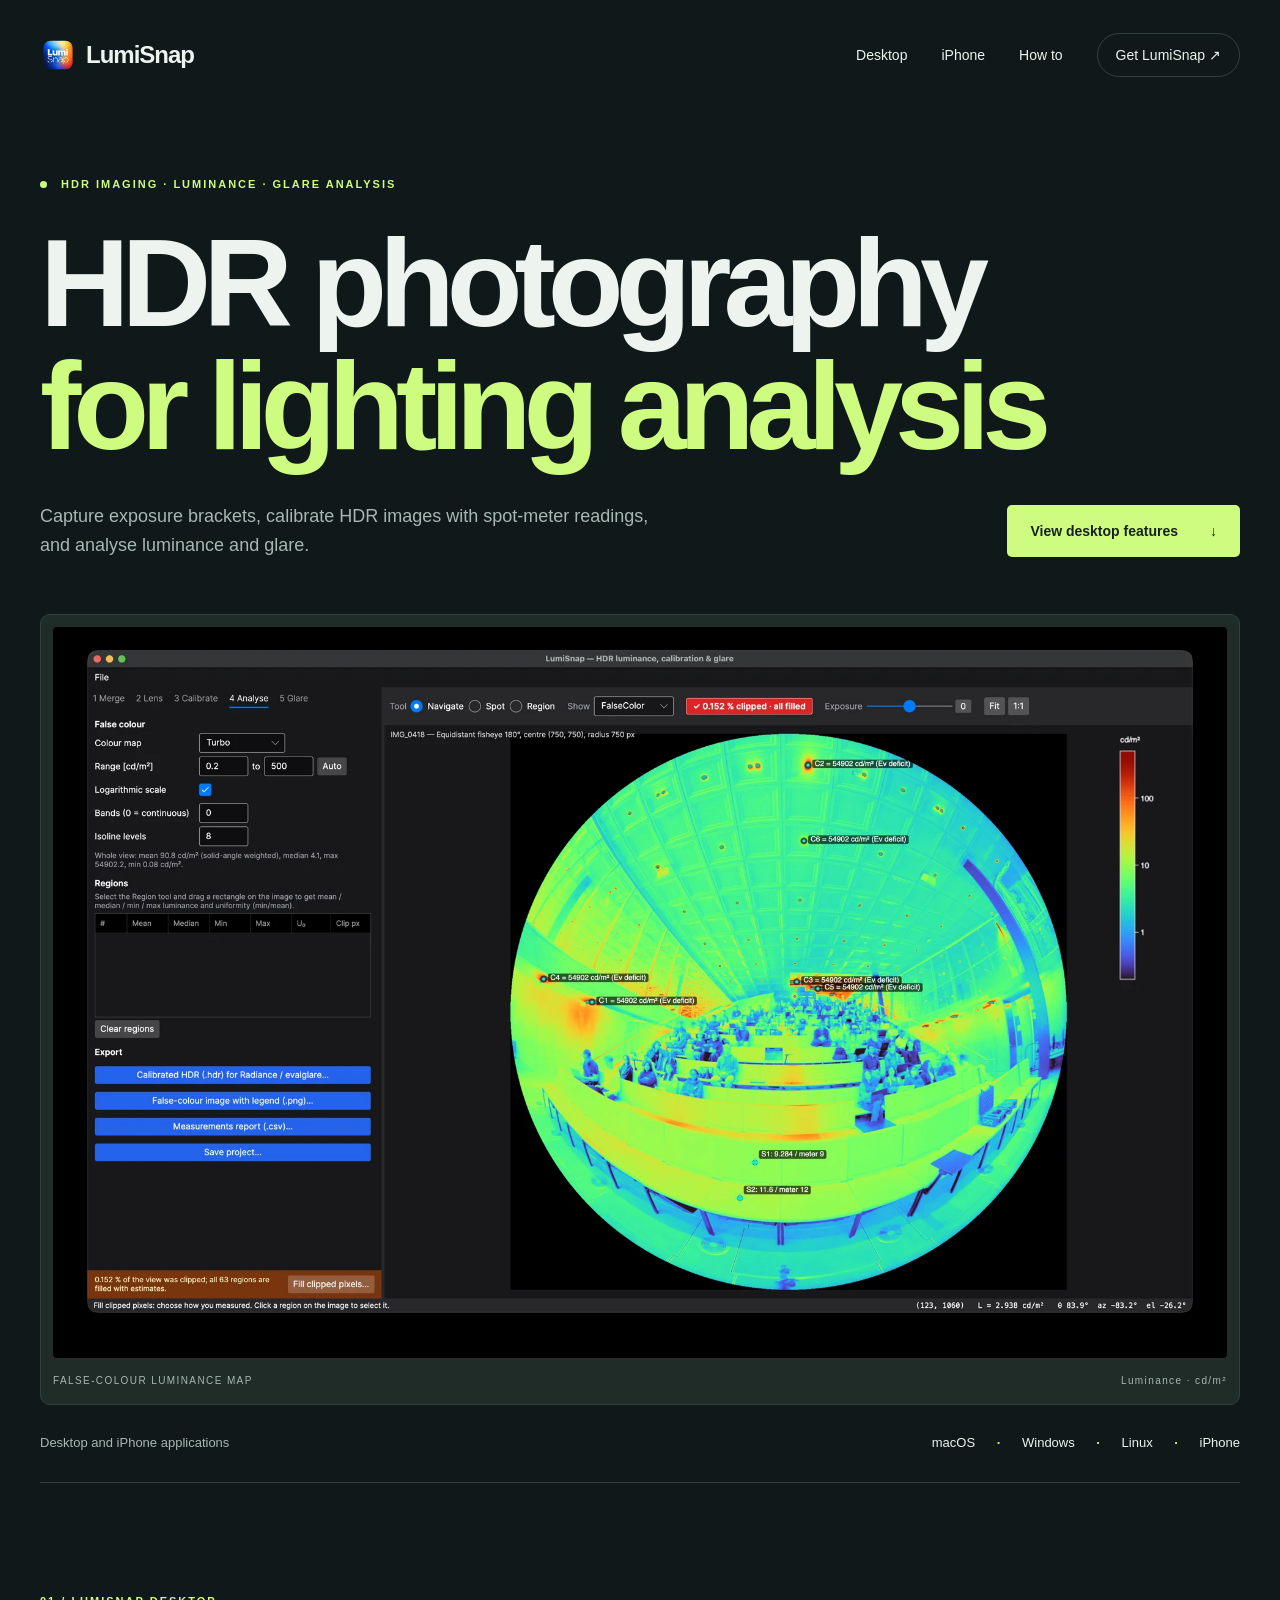
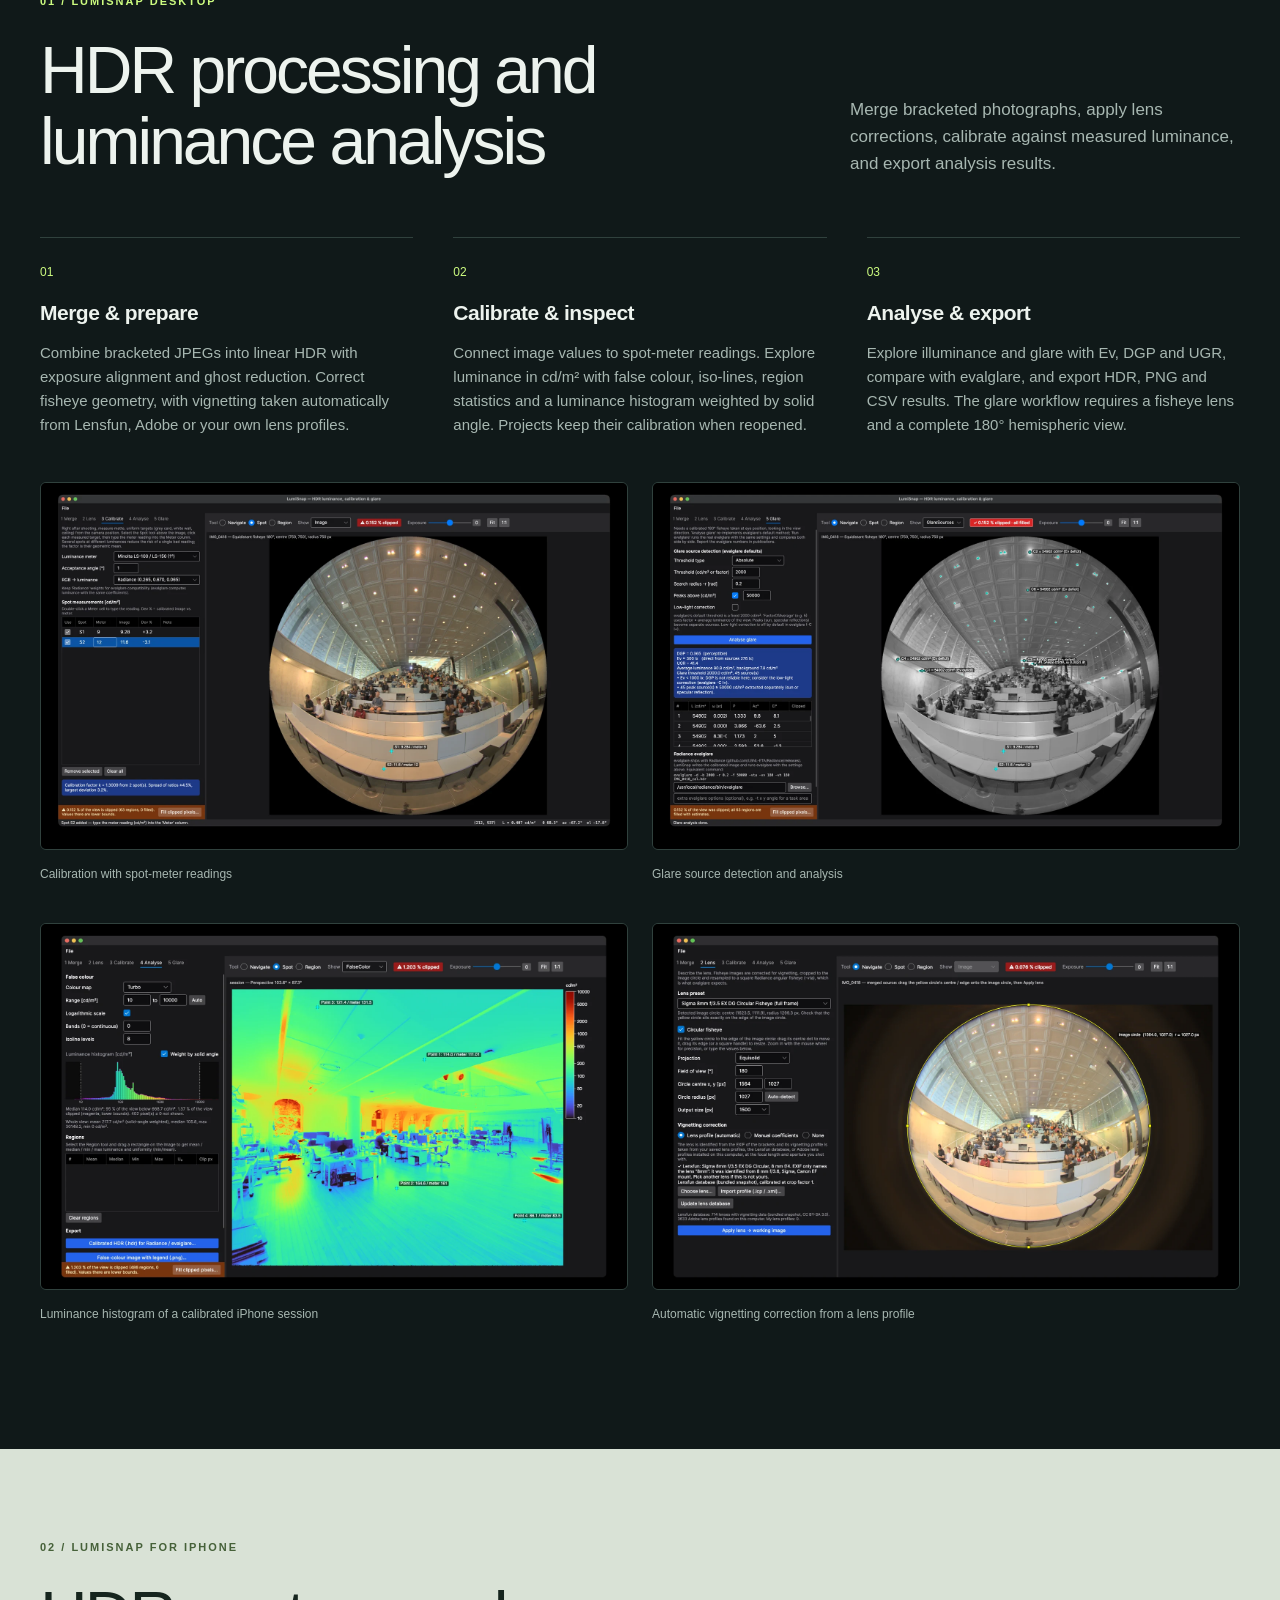
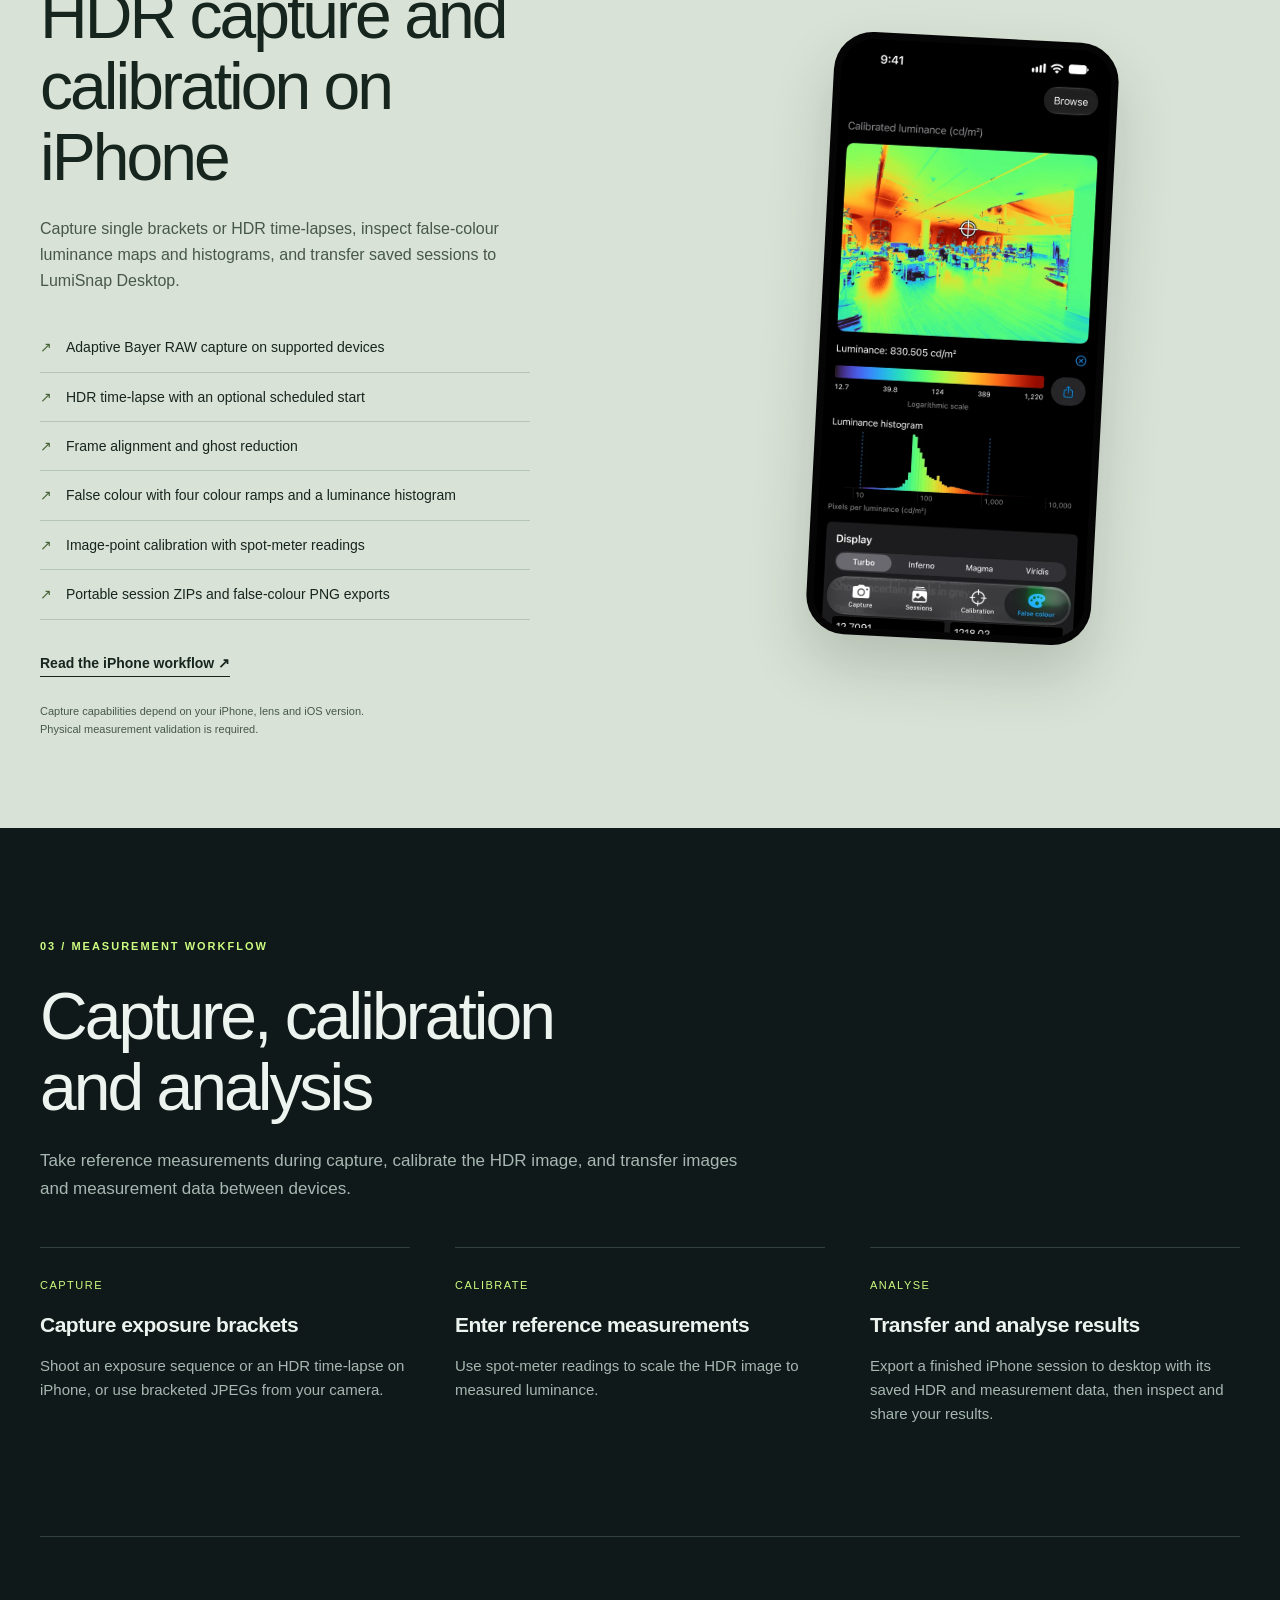
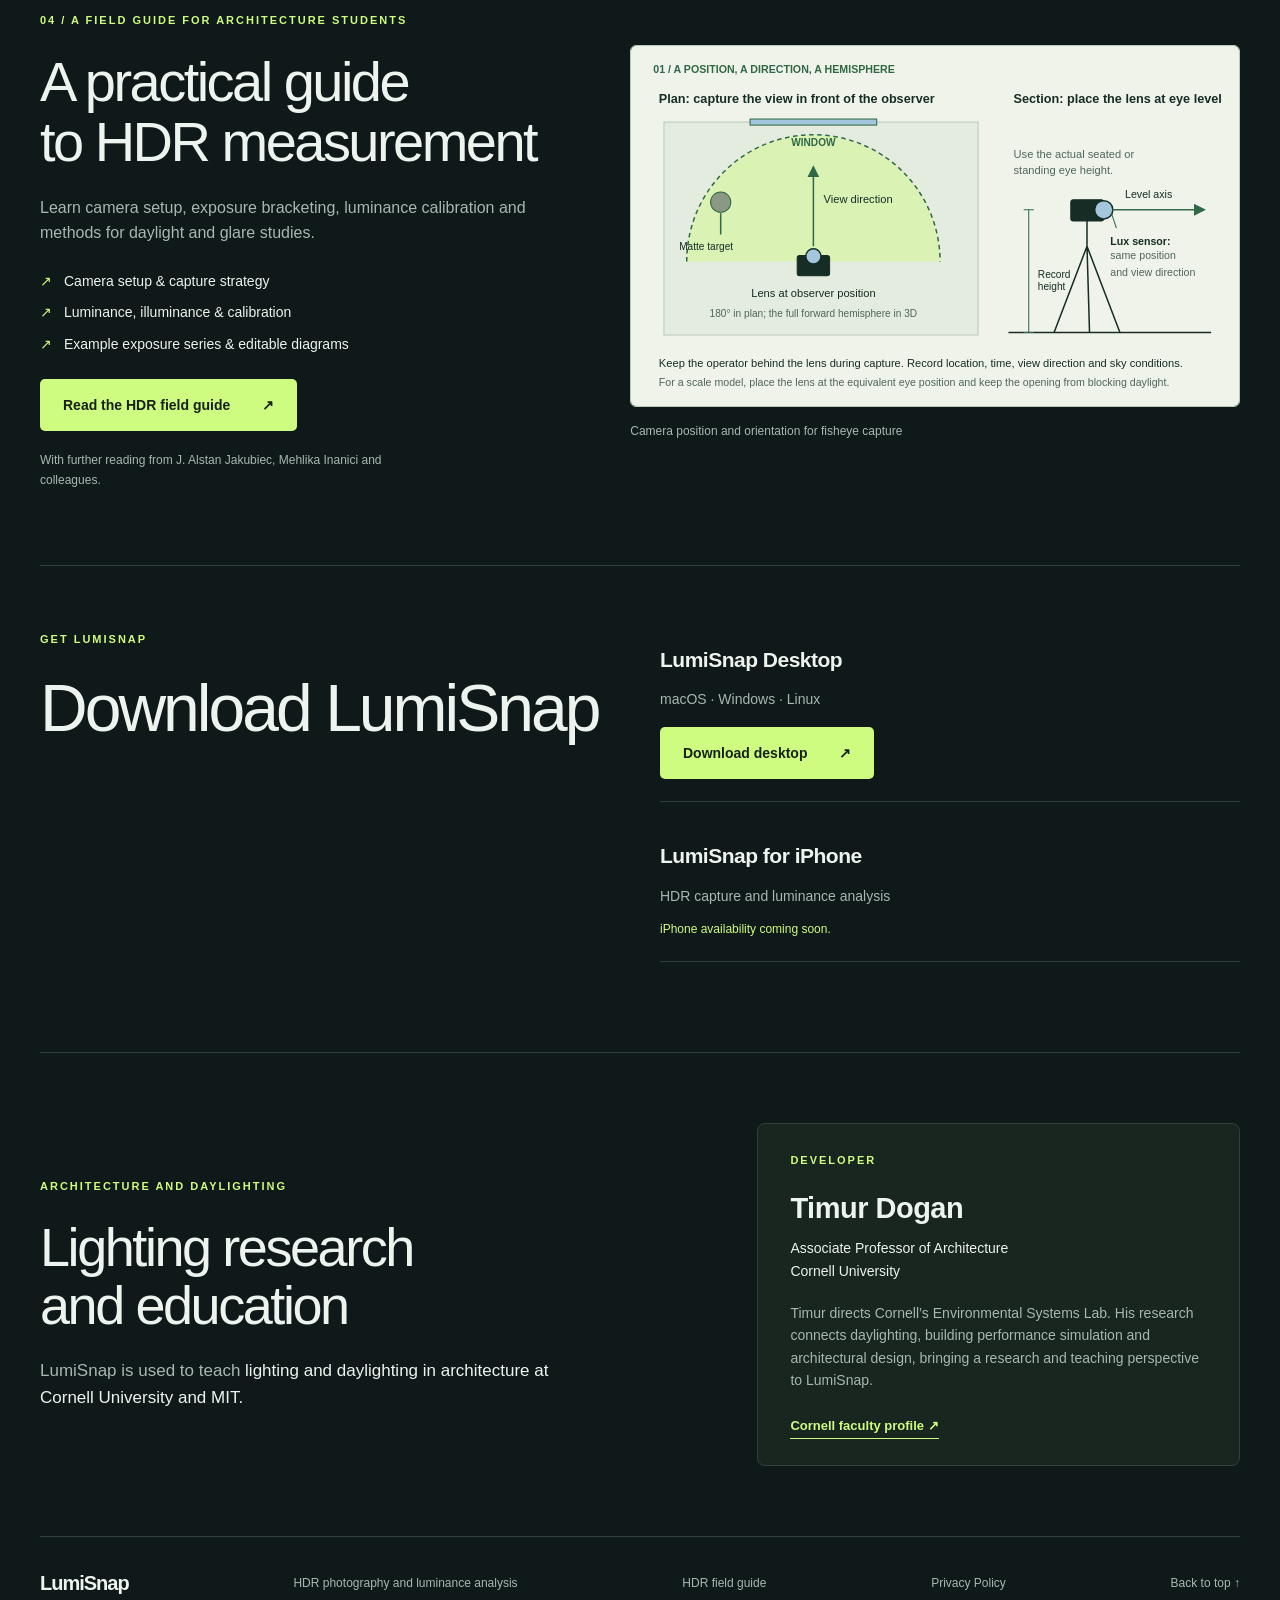
==== commit 8623c086: "page update" ====
--- a/index.html
+++ b/index.html
@@ -19,27 +19,16 @@
   <figure class="hero-image"><img src="assets/desktop-false-color.webp" alt="LumiSnap desktop showing a false-colour fisheye luminance map of an interior" width="1920" height="1196" fetchpriority="high"><figcaption><span>FALSE-COLOUR LUMINANCE MAP</span><span>Luminance · cd/m²</span></figcaption></figure>
 </section>
 <div class="platform-strip wrap"><span>Desktop and iPhone applications</span><p>macOS <b>·</b> Windows <b>·</b> Linux <b>·</b> iPhone</p></div>
-<section class="news-section wrap" id="new" aria-labelledby="new-heading">
-  <div class="news-head"><p class="eyebrow"><span class="status-dot"></span> NEW · OCTOBER 2026</p><h2 id="new-heading">What’s new</h2><p>Recent additions to LumiSnap Desktop and LumiSnap for iPhone.</p></div>
-  <div class="news-grid">
-    <article><span>IPHONE</span><h3>HDR time-lapse</h3><p>Capture 2–999 complete HDR sessions at intervals from 1 second to 24 hours, with an optional scheduled start. Each run is grouped in Sessions.</p></article>
-    <article><span>IPHONE · DESKTOP</span><h3>Luminance histograms</h3><p>See how luminance is distributed across the view. Bars follow the false-colour ramp; on desktop they can be weighted by solid angle.</p></article>
-    <article><span>IPHONE · DESKTOP</span><h3>Alignment and ghost reduction</h3><p>Exposures are aligned for small camera shifts and rotation. Where moving people or foliage disagree by more than 1 EV, a single exposure is used.</p></article>
-    <article><span>DESKTOP</span><h3>Automatic vignetting correction</h3><p>The lens is identified from EXIF and corrected with the Lensfun database, installed Adobe lens profiles or your own saved profiles.</p></article>
-    <article><span>IPHONE</span><h3>Colour ramps and PNG export</h3><p>Choose Turbo, Inferno, Magma or Viridis, and export the false-colour view with its legend at full HDR resolution.</p></article>
-    <article><span>DESKTOP</span><h3>Calibration that stays put</h3><p>Projects keep their calibration when reopened or reprocessed, saved as a portable <code>.lumisnap.json</code> project file.</p></article>
-  </div>
-</section>
-<section class="teaching-section wrap" aria-labelledby="teaching-heading"><div><p class="eyebrow">ARCHITECTURE AND DAYLIGHTING</p><h2 id="teaching-heading">Lighting research<br>and education</h2><p>LumiSnap is used to teach <strong>lighting and daylighting in architecture at Cornell University and MIT.</strong></p></div><article class="author-card"><p class="eyebrow">DEVELOPER</p><h3>Timur Dogan</h3><p class="author-role">Associate Professor of Architecture<br>Cornell University</p><p>Timur directs Cornell’s Environmental Systems Lab. His research connects daylighting, building performance simulation and architectural design, bringing a research and teaching perspective to LumiSnap.</p><a class="text-link" href="https://aap.cornell.edu/people/timur-dogan/">Cornell faculty profile <span aria-hidden="true">↗</span></a></article></section>
 <section class="section wrap" id="desktop">
   <div class="section-heading"><p class="eyebrow">01 / LUMISNAP DESKTOP</p><h2>HDR processing and<br>luminance analysis</h2><p>Merge bracketed photographs, apply lens corrections, calibrate against measured luminance, and export analysis results.</p></div>
-  <div class="features"><article><span>01</span><h3>Merge & prepare</h3><p>Combine bracketed JPEGs into linear HDR with exposure alignment and ghost reduction. Correct fisheye geometry, with vignetting taken automatically from Lensfun, Adobe or your own lens profiles.</p></article><article><span>02</span><h3>Calibrate & inspect</h3><p>Connect image values to spot-meter readings. Explore luminance in cd/m² with false colour, iso-lines, region statistics and a luminance histogram weighted by solid angle.</p></article><article><span>03</span><h3>Analyse & export</h3><p>Explore illuminance and glare with Ev, DGP and UGR, compare with evalglare, and export HDR, PNG and CSV results. The glare workflow requires a fisheye lens and a complete 180° hemispheric view.</p></article></div>
+  <div class="features"><article><span>01</span><h3>Merge & prepare</h3><p>Combine bracketed JPEGs into linear HDR with exposure alignment and ghost reduction. Correct fisheye geometry, with vignetting taken automatically from Lensfun, Adobe or your own lens profiles.</p></article><article><span>02</span><h3>Calibrate & inspect</h3><p>Connect image values to spot-meter readings. Explore luminance in cd/m² with false colour, iso-lines, region statistics and a luminance histogram weighted by solid angle. Projects keep their calibration when reopened.</p></article><article><span>03</span><h3>Analyse & export</h3><p>Explore illuminance and glare with Ev, DGP and UGR, compare with evalglare, and export HDR, PNG and CSV results. The glare workflow requires a fisheye lens and a complete 180° hemispheric view.</p></article></div>
   <div class="screenshot-grid"><figure><img src="assets/desktop-calibration.webp" alt="Desktop calibration workspace with spot-meter readings placed on a fisheye photograph" loading="lazy" width="1600" height="997"><figcaption>Calibration with spot-meter readings</figcaption></figure><figure><img src="assets/desktop-glare.webp" alt="Desktop glare analysis with detected light sources and analysis results" loading="lazy" width="1600" height="997"><figcaption>Glare source detection and analysis</figcaption></figure><figure><img src="assets/desktop-histogram.webp" alt="Desktop analysis of a calibrated iPhone session: false-colour luminance map with reference points and a solid-angle weighted luminance histogram" loading="lazy" width="1600" height="997"><figcaption>Luminance histogram of a calibrated iPhone session</figcaption></figure><figure><img src="assets/desktop-lens-profile.webp" alt="Desktop lens step on a real fisheye photograph of a lecture hall: image circle fitted and the Sigma 8mm vignetting profile found automatically in the Lensfun database" loading="lazy" width="1600" height="997"><figcaption>Automatic vignetting correction from a lens profile</figcaption></figure></div>
 </section>
 <section class="mobile-section" id="iphone"><div class="wrap mobile-layout"><div class="mobile-copy"><p class="eyebrow">02 / LUMISNAP FOR IPHONE</p><h2>HDR capture and<br>calibration on iPhone</h2><p>Capture single brackets or HDR time-lapses, inspect false-colour luminance maps and histograms, and transfer saved sessions to LumiSnap Desktop.</p><ul><li>Adaptive Bayer RAW capture on supported devices</li><li>HDR time-lapse with an optional scheduled start</li><li>Frame alignment and ghost reduction</li><li>False colour with four colour ramps and a luminance histogram</li><li>Image-point calibration with spot-meter readings</li><li>Portable session ZIPs and false-colour PNG exports</li></ul><a class="text-link" href="guide.html#iphone-workflow">Read the iPhone workflow <span aria-hidden="true">↗</span></a><p class="fine">Capture capabilities depend on your iPhone, lens and iOS version. Physical measurement validation is required.</p></div><figure class="phone"><img src="assets/iphone.webp" alt="LumiSnap on iPhone displaying a calibrated false-colour luminance image with a luminance readout, legend and luminance histogram" loading="lazy" width="650" height="1412"></figure></div></section>
 <section class="section wrap workflow" id="workflow"><p class="eyebrow">03 / MEASUREMENT WORKFLOW</p><h2>Capture, calibration<br>and analysis</h2><p class="workflow-intro">Take reference measurements during capture, calibrate the HDR image, and transfer images and measurement data between devices.</p><div class="steps"><article><span>CAPTURE</span><h3>Capture exposure brackets</h3><p>Shoot an exposure sequence or an HDR time-lapse on iPhone, or use bracketed JPEGs from your camera.</p></article><article><span>CALIBRATE</span><h3>Enter reference measurements</h3><p>Use spot-meter readings to scale the HDR image to measured luminance.</p></article><article><span>ANALYSE</span><h3>Transfer and analyse results</h3><p>Export a finished iPhone session to desktop with its saved HDR and measurement data, then inspect and share your results.</p></article></div></section>
 <section class="learn-section wrap" id="learn"><div class="learn-copy"><p class="eyebrow">04 / A FIELD GUIDE FOR ARCHITECTURE STUDENTS</p><h2>A practical guide<br>to HDR measurement</h2><p>Learn camera setup, exposure bracketing, luminance calibration and methods for daylight and glare studies.</p><ul><li>Camera setup & capture strategy</li><li>Luminance, illuminance & calibration</li><li>Example exposure series & editable diagrams</li></ul><a class="button" href="guide.html">Read the HDR field guide <span aria-hidden="true">↗</span></a><p class="learn-reference">With further reading from J. Alstan Jakubiec, Mehlika Inanici and colleagues.</p></div><figure><img src="assets/tutorial/capture-setup.svg" alt="Editable plan and section diagram showing a fisheye camera at the observer position and eye height" width="1200" height="710" loading="lazy"><figcaption>Camera position and orientation for fisheye capture</figcaption></figure></section>
 <section class="get-section wrap" id="get"><div><p class="eyebrow">GET LUMISNAP</p><h2>Download LumiSnap</h2></div><div class="availability"><article><h3>LumiSnap Desktop</h3><p>macOS · Windows · Linux</p><a id="desktop-download" class="button" hidden>Download desktop <span aria-hidden="true">↗</span></a><p id="desktop-pending" class="release-note">Download link coming soon.</p></article><article><h3>LumiSnap for iPhone</h3><p>HDR capture and luminance analysis</p><a id="ios-download" class="button secondary" hidden>Get the iPhone app <span aria-hidden="true">↗</span></a><p id="ios-pending" class="release-note">iPhone availability coming soon.</p></article></div></section>
+<section class="teaching-section wrap" aria-labelledby="teaching-heading"><div><p class="eyebrow">ARCHITECTURE AND DAYLIGHTING</p><h2 id="teaching-heading">Lighting research<br>and education</h2><p>LumiSnap is used to teach <strong>lighting and daylighting in architecture at Cornell University and MIT.</strong></p></div><article class="author-card"><p class="eyebrow">DEVELOPER</p><h3>Timur Dogan</h3><p class="author-role">Associate Professor of Architecture<br>Cornell University</p><p>Timur directs Cornell’s Environmental Systems Lab. His research connects daylighting, building performance simulation and architectural design, bringing a research and teaching perspective to LumiSnap.</p><a class="text-link" href="https://aap.cornell.edu/people/timur-dogan/">Cornell faculty profile <span aria-hidden="true">↗</span></a></article></section>
 </main>
 <footer class="wrap"><a class="brand" href="#">LumiSnap</a><p>HDR photography and luminance analysis</p><a href="guide.html">HDR field guide</a><a href="privacy.html">Privacy Policy</a><a href="#">Back to top ↑</a></footer>
 <script src="config.js"></script>
--- a/styles.css
+++ b/styles.css
@@ -4,4 +4,4 @@
 .hero-bottom{gap:32px}.hero-bottom p{max-width:640px}.hero-bottom .button{flex-shrink:0}.workflow h2{margin-bottom:24px}.workflow-intro{max-width:720px;color:var(--muted);font-size:17px;margin-bottom:45px}
 @media(max-width:700px){.hero h1{font-size:clamp(48px,13vw,90px)}}
 
-.news-section{padding-block:80px;border-bottom:1px solid var(--line)}.news-head{display:grid;grid-template-columns:1.4fr 1fr;gap:12px 24px;align-items:end}.news-head .eyebrow{grid-column:1/-1}.news-head>p:last-child{color:var(--muted);font-size:17px;max-width:390px;justify-self:end}.news-grid{display:grid;grid-template-columns:repeat(3,1fr);gap:36px 40px;margin-top:50px}.news-grid article{border-top:1px solid var(--line);padding-top:20px}.news-grid span{font-size:11px;letter-spacing:1.5px;color:var(--accent)}.news-grid p{color:var(--muted);font-size:15px}.news-grid code{font-size:13px;color:var(--text)}@media(max-width:850px){.news-grid{grid-template-columns:1fr 1fr}}@media(max-width:700px){.news-section{padding-block:55px}.news-head,.news-grid{grid-template-columns:1fr}.news-head>p:last-child{justify-self:start}.news-grid{gap:25px;margin-top:32px}}
+.get-section+.teaching-section{border-bottom:0;border-top:1px solid var(--line)}
